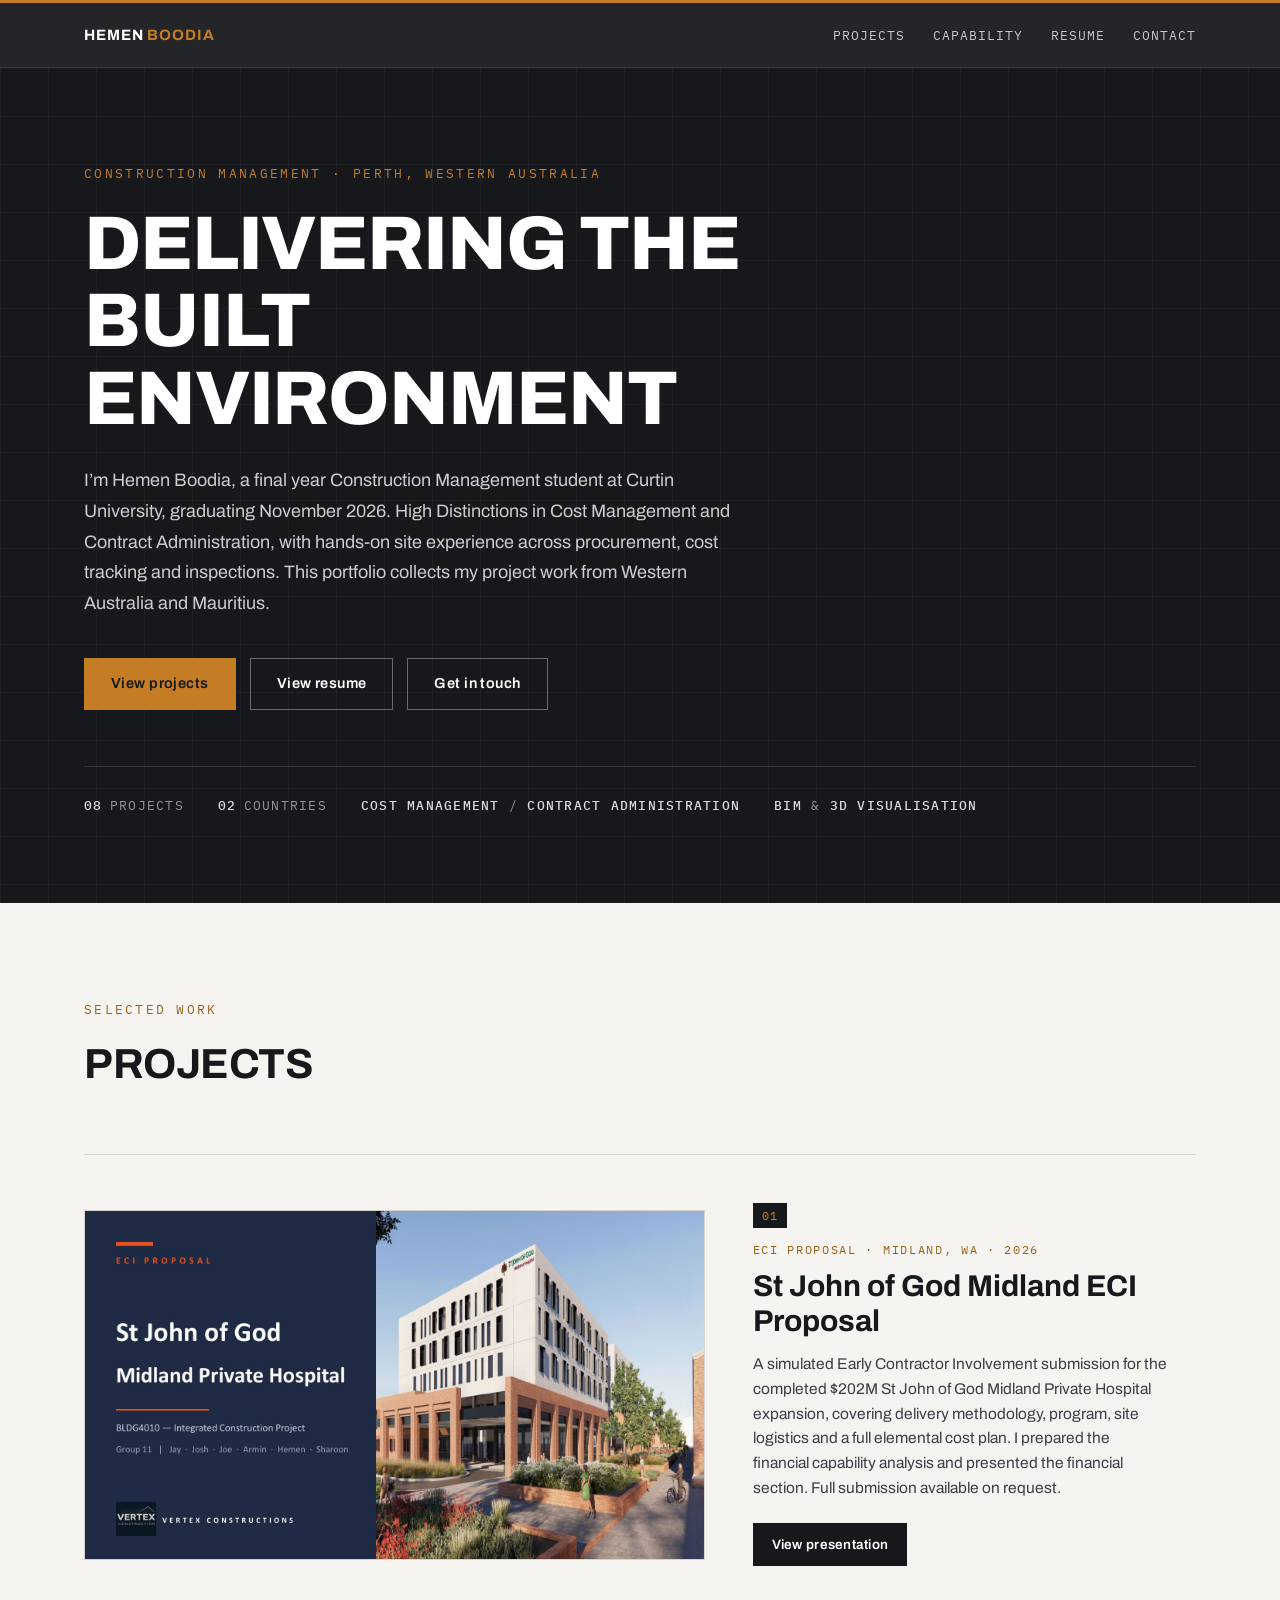
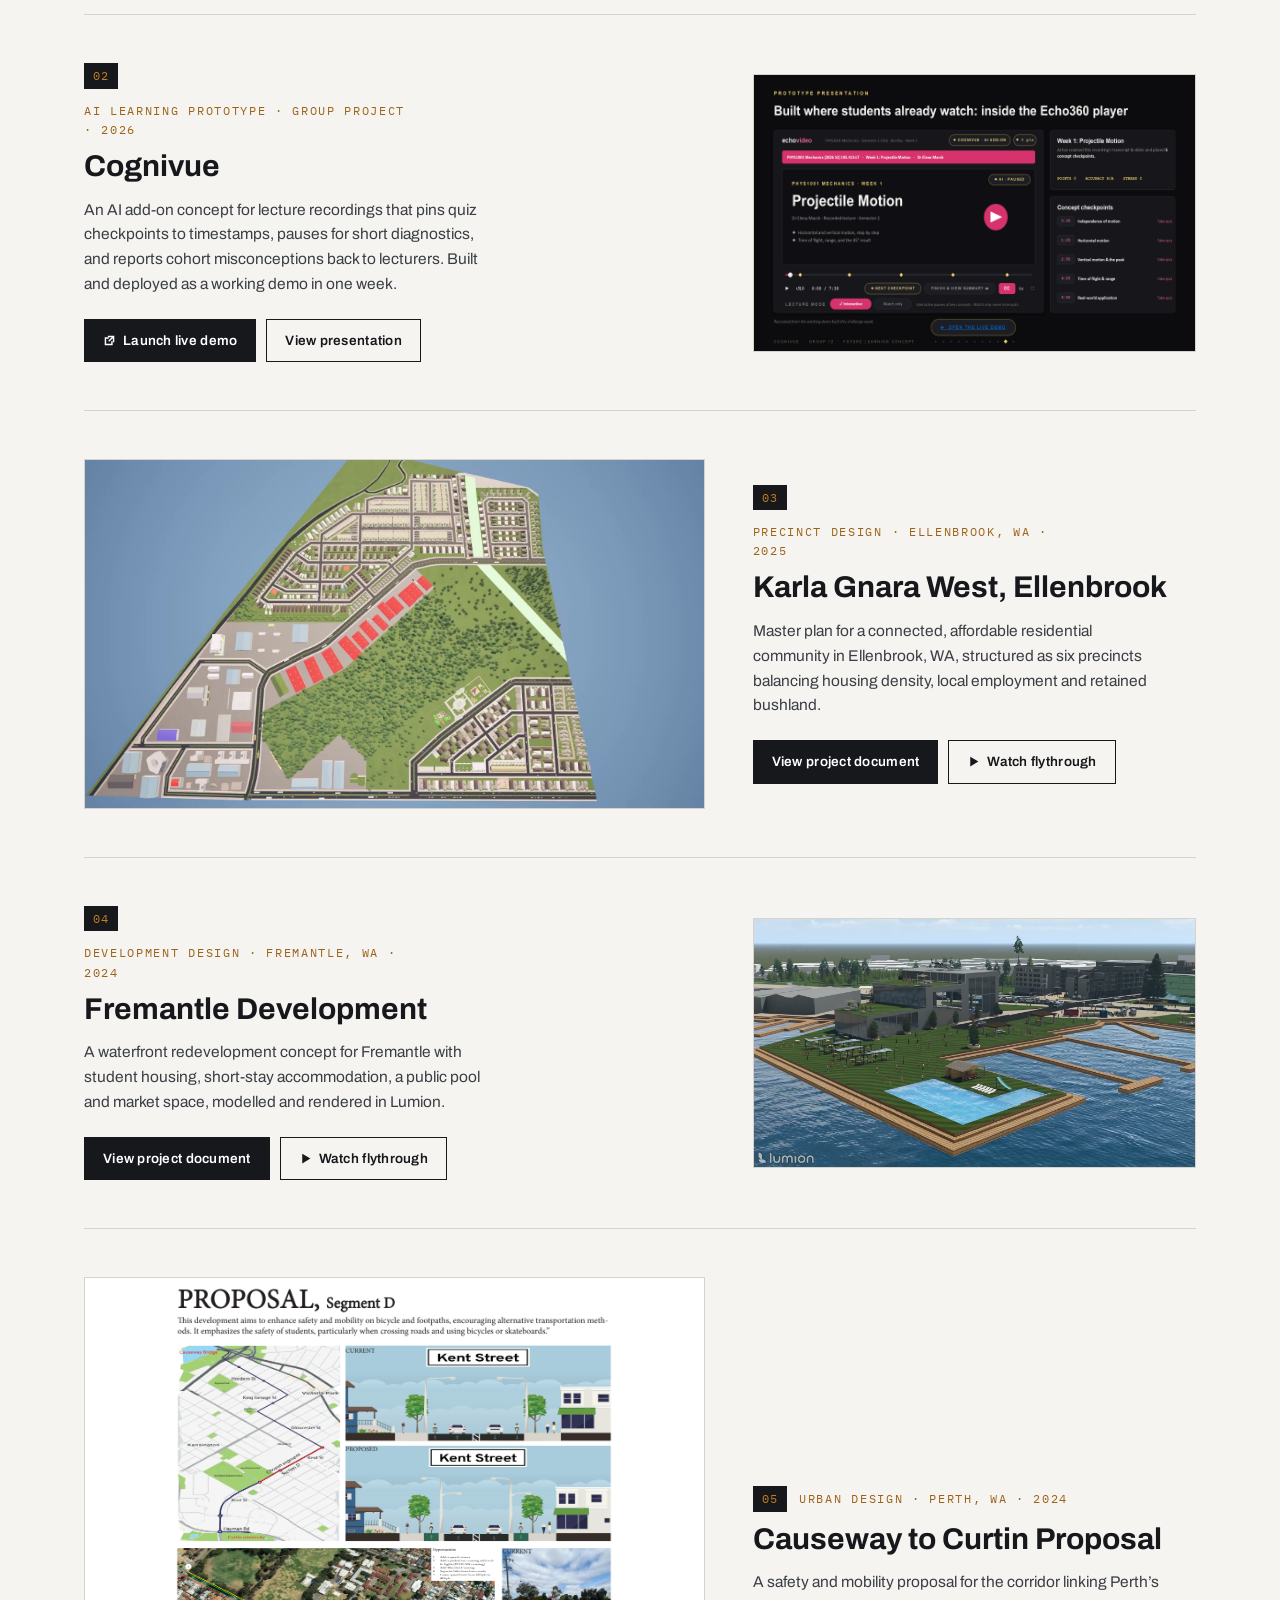
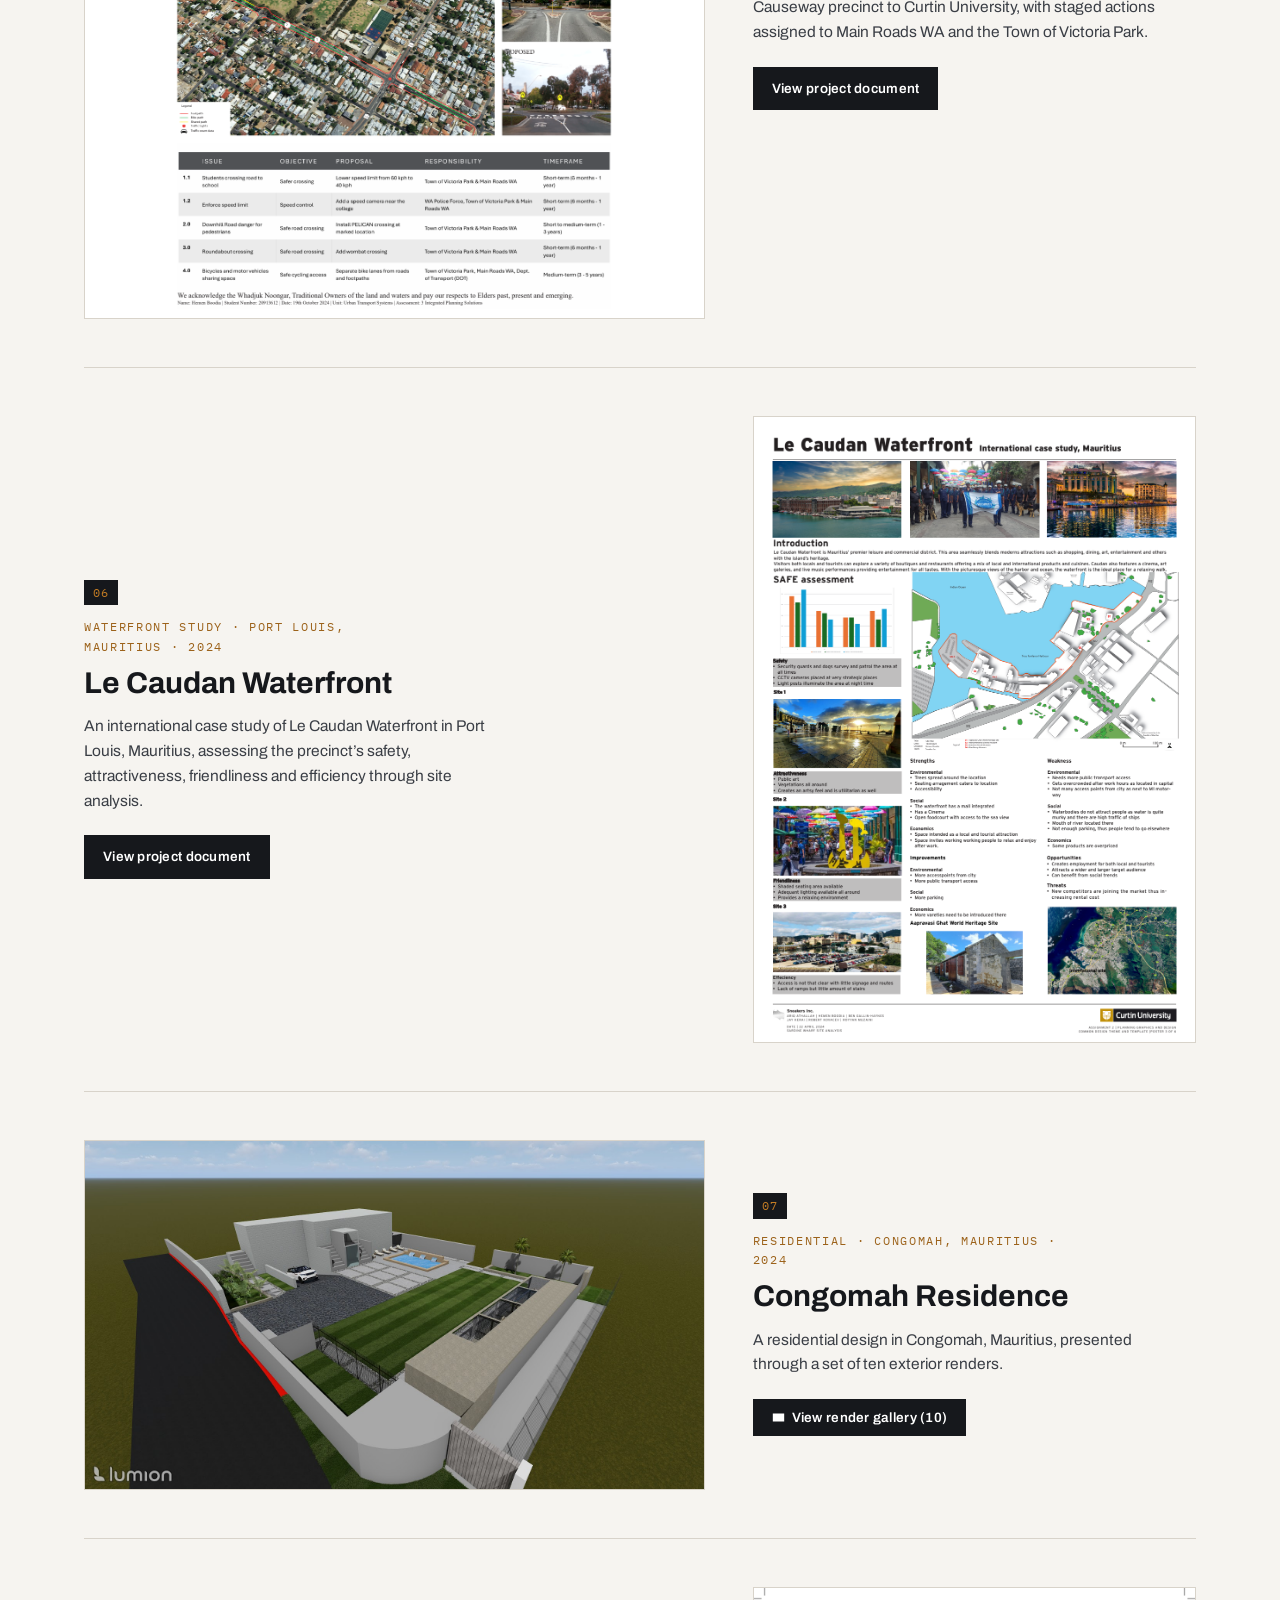
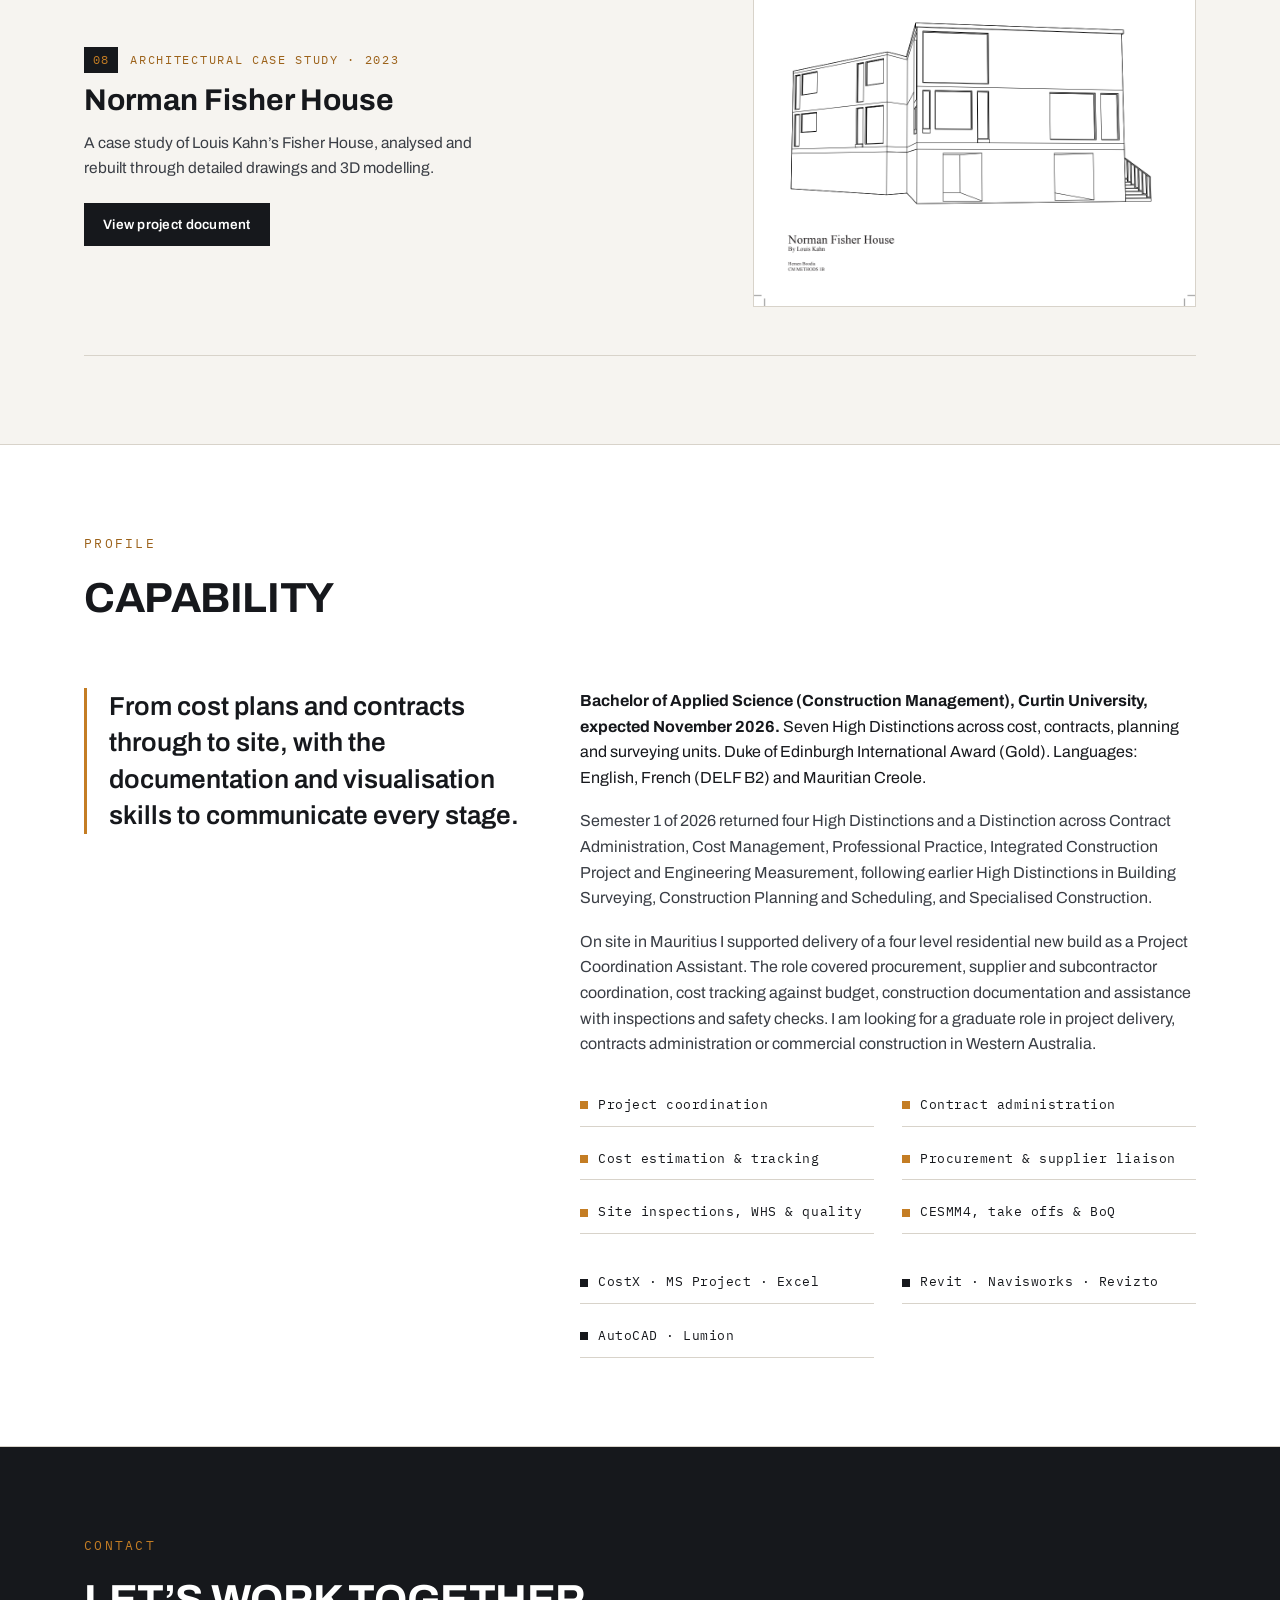
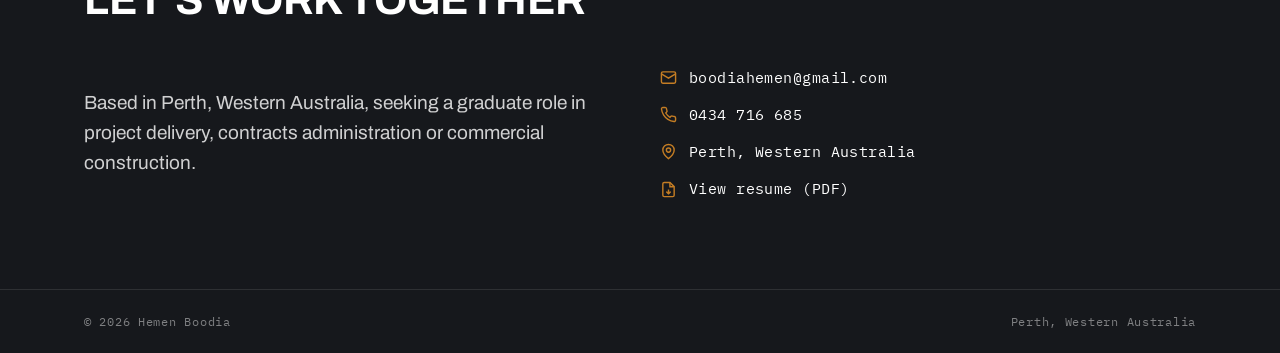
==== index.html @ 99240e28 "Self-hosted flythrough videos: native H.264/AAC player with posters Replaces Google Drive iframe emb" ====
<!DOCTYPE html>
<html lang="en">
<head>
<meta charset="UTF-8">
<meta name="viewport" content="width=device-width, initial-scale=1.0">
<title>Hemen Boodia | Construction Management Portfolio</title>
<meta name="description" content="Portfolio of Hemen Boodia, final year Construction Management student at Curtin University, Perth WA. Development proposals, documentation, 3D visualisation and an AI learning prototype.">
<meta property="og:title" content="Hemen Boodia | Construction Management Portfolio">
<meta property="og:description" content="Construction Management portfolio. Development proposals, documentation and 3D visualisation across Perth WA and Mauritius.">
<meta property="og:type" content="website">
<link rel="icon" href="data:image/svg+xml,%3Csvg xmlns='http://www.w3.org/2000/svg' viewBox='0 0 32 32'%3E%3Crect width='32' height='32' fill='%2316181c'/%3E%3Cpath d='M8 24V10l8-4 8 4v14' stroke='%23c47d24' stroke-width='2.5' fill='none'/%3E%3C/svg%3E">
<link rel="preconnect" href="https://fonts.googleapis.com">
<link rel="preconnect" href="https://fonts.gstatic.com" crossorigin>
<link href="https://fonts.googleapis.com/css2?family=Archivo:wght@400;500;600;700;800&family=IBM+Plex+Mono:wght@400;500&display=swap" rel="stylesheet">
<style>
  :root {
    --ink: #16181c;
    --ink-soft: #3a3e45;
    --paper: #f6f4f0;
    --card: #ffffff;
    --line: #d8d3ca;
    --accent: #c47d24;
    --accent-dark: #9c621a;
    --mono: "IBM Plex Mono", ui-monospace, monospace;
    --sans: "Archivo", system-ui, -apple-system, "Segoe UI", sans-serif;
  }
  * { margin: 0; padding: 0; box-sizing: border-box; }
  html { scroll-behavior: smooth; }
  @media (prefers-reduced-motion: reduce) {
    html { scroll-behavior: auto; }
    *, *::before, *::after { transition: none !important; animation: none !important; }
  }
  body {
    font-family: var(--sans);
    background: var(--paper);
    color: var(--ink);
    line-height: 1.6;
    -webkit-font-smoothing: antialiased;
  }
  img { max-width: 100%; display: block; }
  a { color: inherit; }
  section { scroll-margin-top: 70px; }

  .wrap { max-width: 1160px; margin: 0 auto; padding: 0 24px; }

  /* ---------- Nav ---------- */
  header.nav {
    position: sticky; top: 0; z-index: 50;
    background: rgba(22, 24, 28, 0.94);
    backdrop-filter: blur(8px);
    border-bottom: 1px solid rgba(255,255,255,0.08);
    border-top: 3px solid var(--accent);
  }
  .nav-inner {
    display: flex; align-items: center; justify-content: space-between;
    height: 64px;
  }
  .nav-name {
    color: #fff; text-decoration: none;
    font-weight: 700; letter-spacing: 0.06em; font-size: 15px;
    text-transform: uppercase; white-space: nowrap;
  }
  .nav-name span { color: var(--accent); }
  nav.links { display: flex; gap: 28px; }
  nav.links a {
    color: rgba(255,255,255,0.75); text-decoration: none;
    font-family: var(--mono); font-size: 12.5px; letter-spacing: 0.08em;
    text-transform: uppercase;
    transition: color 0.15s;
  }
  nav.links a:hover, nav.links a:focus-visible { color: var(--accent); }
  .nav-toggle {
    display: none;
    width: 44px; height: 44px; flex: none;
    background: none; border: 1px solid rgba(255,255,255,0.35);
    cursor: pointer; padding: 0;
    align-items: center; justify-content: center; flex-direction: column; gap: 5px;
  }
  .nav-toggle span { display: block; width: 20px; height: 2px; background: #fff; transition: transform 0.2s, opacity 0.2s; }
  .nav-toggle:hover, .nav-toggle:focus-visible { border-color: var(--accent); }
  .nav-toggle[aria-expanded="true"] span:nth-child(1) { transform: translateY(7px) rotate(45deg); }
  .nav-toggle[aria-expanded="true"] span:nth-child(2) { opacity: 0; }
  .nav-toggle[aria-expanded="true"] span:nth-child(3) { transform: translateY(-7px) rotate(-45deg); }
  @media (max-width: 680px) {
    .wrap { padding: 0 18px; }
    .nav-toggle { display: flex; }
    nav.links {
      display: none;
      position: absolute; top: 100%; left: 0; right: 0;
      flex-direction: column; gap: 0;
      background: rgba(22, 24, 28, 0.98);
      border-bottom: 1px solid rgba(255,255,255,0.15);
      padding: 4px 0 10px;
    }
    nav.links.open { display: flex; }
    nav.links a {
      font-size: 14px; letter-spacing: 0.08em;
      padding: 15px 24px;
      border-top: 1px solid rgba(255,255,255,0.08);
    }
    nav.links a:first-child { border-top: none; }
  }

  /* ---------- Hero ---------- */
  .hero {
    background:
      linear-gradient(rgba(255,255,255,0.035) 1px, transparent 1px),
      linear-gradient(90deg, rgba(255,255,255,0.035) 1px, transparent 1px),
      var(--ink);
    background-size: 48px 48px, 48px 48px, auto;
    color: #fff;
    padding: 96px 0 88px;
  }
  .hero .kicker {
    font-family: var(--mono); font-size: 13px; letter-spacing: 0.18em;
    text-transform: uppercase; color: var(--accent); margin-bottom: 20px;
  }
  .hero h1 {
    font-size: clamp(42px, 7vw, 76px);
    font-weight: 800; line-height: 1.02; letter-spacing: -0.015em;
    text-transform: uppercase;
    max-width: 800px;
  }
  .hero p.lede {
    margin-top: 28px; max-width: 660px;
    font-size: 18px; color: rgba(255,255,255,0.78); line-height: 1.7;
  }
  .hero .cta-row { margin-top: 40px; display: flex; gap: 14px; flex-wrap: wrap; }
  .btn {
    display: inline-flex; align-items: center; gap: 8px;
    padding: 13px 26px; text-decoration: none;
    font-weight: 600; font-size: 14.5px; letter-spacing: 0.03em;
    border: 1px solid transparent; cursor: pointer;
    transition: background 0.15s, color 0.15s, border-color 0.15s;
  }
  .btn-solid { background: var(--accent); color: #16181c; }
  .btn-solid:hover, .btn-solid:focus-visible { background: #d99334; }
  .btn-ghost { border-color: rgba(255,255,255,0.35); color: #fff; }
  .btn-ghost:hover, .btn-ghost:focus-visible { border-color: var(--accent); color: var(--accent); }

  .hero .scope-row {
    margin-top: 56px; padding-top: 28px;
    border-top: 1px solid rgba(255,255,255,0.12);
    display: flex; flex-wrap: wrap; gap: 10px 34px;
    font-family: var(--mono); font-size: 12.5px; letter-spacing: 0.1em;
    text-transform: uppercase; color: rgba(255,255,255,0.55);
  }
  .hero .scope-row b { color: rgba(255,255,255,0.85); font-weight: 500; }
  @media (max-width: 400px) {
    .hero { padding: 72px 0 64px; }
    .hero h1 { font-size: 36px; }
  }

  /* ---------- Section shells ---------- */
  section.block { padding: 88px 0; }
  .sec-head { margin-bottom: 56px; }
  .sec-head .kicker {
    font-family: var(--mono); font-size: 12.5px; letter-spacing: 0.18em;
    text-transform: uppercase; color: var(--accent-dark); margin-bottom: 12px;
  }
  .sec-head h2 {
    font-size: clamp(28px, 4vw, 42px); font-weight: 700;
    letter-spacing: -0.01em; text-transform: uppercase;
  }

  /* ---------- Projects ---------- */
  #projects { padding-top: 96px; }
  .project {
    display: grid; grid-template-columns: 7fr 5fr; gap: 48px;
    align-items: center;
    padding: 48px 0;
    border-top: 1px solid var(--line);
  }
  .project:last-of-type { border-bottom: 1px solid var(--line); }
  .project.flip .p-media { order: 2; }
  .project.flip .p-body { order: 1; }
  @media (max-width: 860px) {
    .project { grid-template-columns: 1fr; gap: 24px; }
    .project.flip .p-media { order: 0; }
    .project.flip .p-body { order: 1; }
  }
  .p-media {
    position: relative; overflow: hidden; background: #e8e4dc;
    border: 1px solid var(--line);
  }
  .p-media a.media-link { display: block; }
  .p-media a.media-link:focus-visible { outline: 3px solid var(--accent); outline-offset: -3px; }
  .p-media img {
    width: 100%; aspect-ratio: 16 / 10; object-fit: cover; object-position: top;
    transition: transform 0.35s ease;
  }
  .p-media.wide img { aspect-ratio: 16 / 9; }
  .p-media.doc { background: #fff; }
  .p-media.doc img {
    aspect-ratio: auto; height: auto; max-height: 640px;
    object-fit: contain; object-position: center top;
  }
  .project:hover .p-media img { transform: scale(1.025); }
  .project:hover .p-media.doc img { transform: none; }
  .p-body .p-tag {
    font-family: var(--mono); font-size: 12px; letter-spacing: 0.14em;
    text-transform: uppercase; color: var(--accent-dark); margin-bottom: 10px;
    display: flex; align-items: center; gap: 12px; flex-wrap: wrap;
  }
  .p-tag .p-no {
    background: var(--ink); color: var(--accent);
    padding: 3px 9px; letter-spacing: 0.1em; flex: none;
  }
  .p-body h3 {
    font-size: clamp(22px, 2.6vw, 30px); font-weight: 700; line-height: 1.15;
    margin-bottom: 14px;
  }
  .p-body h3 a { text-decoration: none; transition: color 0.15s; }
  .p-body h3 a:hover, .p-body h3 a:focus-visible { color: var(--accent-dark); }
  .p-body p { color: var(--ink-soft); font-size: 15.5px; max-width: 46ch; }
  .p-actions { margin-top: 22px; display: flex; flex-wrap: wrap; gap: 10px; }
  .p-btn {
    display: inline-flex; align-items: center; gap: 7px;
    font-size: 13.5px; font-weight: 600; letter-spacing: 0.02em;
    padding: 10px 18px; text-decoration: none; cursor: pointer;
    border: 1px solid var(--ink); color: var(--ink); background: transparent;
    font-family: var(--sans);
    transition: background 0.15s, color 0.15s;
  }
  .p-btn:hover, .p-btn:focus-visible { background: var(--ink); color: #fff; }
  .p-btn.primary { background: var(--ink); color: #fff; }
  .p-btn.primary:hover, .p-btn.primary:focus-visible { background: var(--accent-dark); border-color: var(--accent-dark); }
  .p-btn svg { flex: none; }

  /* ---------- About ---------- */
  #about { background: #fff; border-top: 1px solid var(--line); border-bottom: 1px solid var(--line); }
  .about-grid { display: grid; grid-template-columns: 5fr 7fr; gap: 56px; align-items: start; }
  @media (max-width: 860px) { .about-grid { grid-template-columns: 1fr; gap: 28px; } }
  .about-grid .lead {
    font-size: clamp(20px, 2.4vw, 26px); font-weight: 600; line-height: 1.4;
    border-left: 3px solid var(--accent); padding-left: 22px;
  }
  .about-copy p { color: var(--ink-soft); margin-bottom: 18px; font-size: 16px; }
  .about-copy p.edu { color: var(--ink); }
  .cap-list {
    margin-top: 28px; display: grid; grid-template-columns: 1fr 1fr; gap: 12px 28px;
    list-style: none;
  }
  @media (max-width: 560px) { .cap-list { grid-template-columns: 1fr; } }
  .cap-list li {
    font-family: var(--mono); font-size: 13px; letter-spacing: 0.04em;
    padding: 10px 0; border-bottom: 1px solid var(--line);
    display: flex; align-items: center; gap: 10px;
  }
  .cap-list li::before { content: ""; width: 8px; height: 8px; background: var(--accent); flex: none; }
  .cap-list.soft li::before { background: var(--ink); }

  /* ---------- Contact ---------- */
  #contact { background: var(--ink); color: #fff; }
  #contact .sec-head .kicker { color: var(--accent); }
  #contact .sec-head { margin-bottom: 32px; }
  .contact-grid { display: flex; flex-wrap: wrap; gap: 20px 56px; align-items: center; }
  .contact-grid p.big { font-size: 19px; color: rgba(255,255,255,0.8); max-width: 520px; }
  .contact-items { display: flex; flex-direction: column; gap: 14px; }
  .contact-items a, .contact-items span {
    font-family: var(--mono); font-size: 14.5px; letter-spacing: 0.03em;
    color: #fff; text-decoration: none;
    display: inline-flex; align-items: center; gap: 12px;
  }
  .contact-items a:hover, .contact-items a:focus-visible { color: var(--accent); }
  .contact-items svg { color: var(--accent); flex: none; }

  footer {
    background: var(--ink); color: rgba(255,255,255,0.45);
    border-top: 1px solid rgba(255,255,255,0.1);
    padding: 22px 0; font-family: var(--mono); font-size: 12px; letter-spacing: 0.06em;
  }
  footer .wrap { display: flex; justify-content: space-between; flex-wrap: wrap; gap: 8px; }

  /* ---------- Modals ---------- */
  .modal {
    position: fixed; inset: 0; z-index: 100;
    background: rgba(10, 11, 13, 0.92);
    display: none; align-items: center; justify-content: center;
    padding: 4vh 4vw;
    overflow-y: auto;
    overscroll-behavior: contain;
  }
  .modal.open { display: flex; }
  .modal-box { width: min(1100px, 100%); margin: auto; }
  .gallery-main img { max-height: 72vh; }
  .modal-top {
    display: flex; justify-content: space-between; align-items: center;
    margin-bottom: 12px; color: #fff;
  }
  .modal-top .m-title { font-family: var(--mono); font-size: 13px; letter-spacing: 0.1em; text-transform: uppercase; }
  .m-close {
    background: none; border: 1px solid rgba(255,255,255,0.4); color: #fff;
    font-family: var(--mono); font-size: 12px; letter-spacing: 0.08em;
    padding: 8px 16px; cursor: pointer; text-transform: uppercase;
  }
  .m-close:hover, .m-close:focus-visible { border-color: var(--accent); color: var(--accent); }
  .video-frame { width: 100%; background: #000; }
  .video-frame video {
    display: block; width: 100%; height: auto;
    max-height: calc(100vh - 150px);
    max-height: calc(100dvh - 150px);
    background: #000;
  }

  .gallery-main { position: relative; background: #000; }
  .gallery-main img { width: 100%; aspect-ratio: 16 / 9; object-fit: contain; }
  .g-nav {
    position: absolute; top: 50%; transform: translateY(-50%);
    background: rgba(22,24,28,0.8); color: #fff; border: none;
    width: 46px; height: 46px; font-size: 20px; cursor: pointer;
  }
  .g-nav:hover, .g-nav:focus-visible { background: var(--accent); color: #16181c; }
  .g-prev { left: 0; } .g-next { right: 0; }
  .g-count {
    position: absolute; bottom: 0; right: 0;
    background: rgba(22,24,28,0.8); color: #fff;
    font-family: var(--mono); font-size: 12px; padding: 6px 12px; letter-spacing: 0.08em;
  }
  .g-thumbs {
    display: grid; grid-template-columns: repeat(10, 1fr); gap: 6px; margin-top: 8px;
  }
  @media (max-width: 700px) { .g-thumbs { grid-template-columns: repeat(5, 1fr); } }
  .g-thumbs button {
    padding: 0; border: 2px solid transparent; cursor: pointer; background: none;
    opacity: 0.55; transition: opacity 0.15s;
  }
  .g-thumbs button img { aspect-ratio: 16 / 9; object-fit: cover; width: 100%; }
  .g-thumbs button.active, .g-thumbs button:hover { opacity: 1; border-color: var(--accent); }

  /* ---------- Document viewer ---------- */
  .doc-viewer {
    position: fixed; top: 0; left: 0; width: 100%;
    height: 100vh; height: 100dvh;
    z-index: 200;
    background: #101114;
    display: none; flex-direction: column;
  }
  .doc-viewer.open { display: flex; }
  .dv-bar {
    flex: none;
    display: flex; justify-content: space-between; align-items: center; gap: 16px;
    padding: 12px 18px;
    background: rgba(22, 24, 28, 0.98);
    border-bottom: 1px solid rgba(255,255,255,0.12);
    color: #fff;
  }
  .dv-title {
    font-family: var(--mono); font-size: 12.5px; letter-spacing: 0.1em;
    text-transform: uppercase;
    overflow-wrap: anywhere;
  }
  .dv-tools { display: flex; gap: 8px; flex: none; }
  .dv-zoom, .dv-close {
    flex: none;
    background: none; border: 1px solid rgba(255,255,255,0.4); color: #fff;
    width: 44px; height: 44px; font-size: 18px; line-height: 1;
    cursor: pointer;
  }
  .dv-zoom:hover, .dv-zoom:focus-visible,
  .dv-close:hover, .dv-close:focus-visible { border-color: var(--accent); color: var(--accent); }
  .dv-scroll {
    flex: 1; overflow: auto; -webkit-overflow-scrolling: touch;
    overscroll-behavior: contain;
    padding: 24px 12px 100px;
  }
  .dv-dl {
    position: absolute; left: 50%; transform: translateX(-50%);
    bottom: calc(16px + env(safe-area-inset-bottom, 0px));
    background: rgba(22, 24, 28, 0.95); color: #fff;
    border: 1px solid rgba(255,255,255,0.4);
    font-family: var(--mono); font-size: 11.5px; letter-spacing: 0.08em;
    text-transform: uppercase; white-space: nowrap;
    padding: 9px 16px; text-decoration: none;
    display: inline-flex; align-items: center; gap: 8px;
  }
  .dv-dl:hover, .dv-dl:focus-visible { border-color: var(--accent); color: var(--accent); }
  .dv-dl[hidden] { display: none; }
  .dv-pages { width: max-content; max-width: none; margin: 0 auto; }
  .dv-pages canvas {
    display: block; margin: 0 auto 18px; max-width: none; height: auto;
    background: #fff; box-shadow: 0 4px 28px rgba(0,0,0,0.55);
  }
  .dv-status {
    color: rgba(255,255,255,0.75); text-align: center;
    font-family: var(--mono); font-size: 13px; letter-spacing: 0.06em;
    padding: 48px 16px;
  }
  .dv-status a { color: var(--accent); }

  /* ---------- Touch targets ---------- */
  @media (pointer: coarse) {
    .p-btn { padding: 13px 20px; }
    .m-close { padding: 12px 18px; }
    .dv-dl { padding: 12px 18px; }
    .g-nav { width: 52px; height: 52px; }
    .contact-items { gap: 18px; }
  }

  /* ---------- Print ---------- */
  @media print {
    header.nav, .modal, .doc-viewer, .hero .cta-row, button.p-btn { display: none !important; }
    .hero { background: #fff !important; color: #000; padding: 24px 0; }
    .hero p.lede { color: #333; }
    .hero .scope-row { color: #555; border-color: #ccc; }
    .hero .scope-row b { color: #000; }
    #contact, footer { background: #fff !important; color: #000; }
    #contact .contact-grid p.big { color: #333; }
    .contact-items a, .contact-items span { color: #000; }
    #contact .sec-head .kicker, .hero .kicker { color: var(--accent-dark); }
    a.p-btn { border-color: #000; color: #000; background: none !important; }
    .project { break-inside: avoid; }
    footer { color: #555; border-top: 1px solid #ccc; }
  }
</style>
</head>
<body>

<header class="nav">
  <div class="wrap nav-inner">
    <a class="nav-name" href="#top">Hemen<span>&nbsp;Boodia</span></a>
    <button class="nav-toggle" id="nav-toggle" aria-expanded="false" aria-controls="site-menu" aria-label="Menu">
      <span></span><span></span><span></span>
    </button>
    <nav class="links" id="site-menu" aria-label="Site">
      <a href="#projects">Projects</a>
      <a href="#about">Capability</a>
      <a class="doc-link" href="assets/Hemen_Boodia_Resume.pdf"
         data-doc-title="Resume, Hemen Boodia"
         data-download="assets/Hemen_Boodia_Resume.pdf"
         data-download-label="Download resume">Resume</a>
      <a href="#contact">Contact</a>
    </nav>
  </div>
</header>

<main id="top">

  <!-- ============ HERO ============ -->
  <section class="hero" aria-label="Introduction">
    <div class="wrap">
      <p class="kicker">Construction Management &middot; Perth, Western Australia</p>
      <h1>Delivering the<br>built environment</h1>
      <p class="lede">
        I&rsquo;m Hemen Boodia, a final year Construction Management student at Curtin
        University, graduating November 2026. High Distinctions in Cost Management and
        Contract Administration, with hands-on site experience across procurement, cost
        tracking and inspections. This portfolio collects my project work from Western
        Australia and Mauritius.
      </p>
      <div class="cta-row">
        <a class="btn btn-solid" href="#projects">View projects</a>
        <a class="btn btn-ghost doc-link" href="assets/Hemen_Boodia_Resume.pdf"
           data-doc-title="Resume, Hemen Boodia"
           data-download="assets/Hemen_Boodia_Resume.pdf"
           data-download-label="Download resume">View resume</a>
        <a class="btn btn-ghost" href="mailto:boodiahemen@gmail.com">Get in touch</a>
      </div>
      <div class="scope-row">
        <span><b>08</b>&ensp;Projects</span>
        <span><b>02</b>&ensp;Countries</span>
        <span><b>Cost Management</b> / <b>Contract Administration</b></span>
        <span><b>BIM</b> &amp; <b>3D Visualisation</b></span>
      </div>
    </div>
  </section>

  <!-- ============ PROJECTS ============ -->
  <section id="projects" class="block" aria-label="Projects">
    <div class="wrap">
      <div class="sec-head">
        <p class="kicker">Selected work</p>
        <h2>Projects</h2>
      </div>

      <!-- Fixed order set by Hemen: do not reorder or sort automatically -->
      <!-- 01 — St John of God Midland ECI Proposal (2026) -->
      <article class="project">
        <div class="p-media wide">
          <a class="media-link doc-link" href="assets/docs/sjog-midland-eci-presentation.pdf"
             data-doc-title="St John of God Midland ECI Proposal"
             aria-label="Open the St John of God Midland ECI Proposal presentation">
            <img src="assets/covers/sjog-midland.jpg"
                 alt="St John of God Midland ECI proposal title slide with hospital render" loading="lazy">
          </a>
        </div>
        <div class="p-body">
          <p class="p-tag"><span class="p-no">01</span> ECI Proposal &middot; Midland, WA &middot; 2026</p>
          <h3><a class="doc-link" href="assets/docs/sjog-midland-eci-presentation.pdf"
                 data-doc-title="St John of God Midland ECI Proposal">St John of God Midland ECI Proposal</a></h3>
          <p>A simulated Early Contractor Involvement submission for the completed $202M
             St John of God Midland Private Hospital expansion, covering delivery
             methodology, program, site logistics and a full elemental cost plan. I
             prepared the financial capability analysis and presented the financial
             section. Full submission available on request.</p>
          <div class="p-actions">
            <a class="p-btn primary doc-link" href="assets/docs/sjog-midland-eci-presentation.pdf"
               data-doc-title="St John of God Midland ECI Proposal">View presentation</a>
          </div>
        </div>
      </article>

      <!-- 02 — Cognivue (2026) -->
      <article class="project flip">
        <div class="p-media">
          <a class="media-link" href="https://hboodia-png.github.io/ai-ilecture-checkpoints-demo"
             target="_blank" rel="noopener"
             aria-label="Open the Cognivue live demo in a new tab">
            <img src="assets/cognivue-cover.png"
                 alt="Cognivue prototype interface with AI checkpoint markers on a lecture timeline" loading="lazy">
          </a>
        </div>
        <div class="p-body">
          <p class="p-tag"><span class="p-no">02</span> AI Learning Prototype &middot; Group Project &middot; 2026</p>
          <h3><a href="https://hboodia-png.github.io/ai-ilecture-checkpoints-demo"
                 target="_blank" rel="noopener">Cognivue</a></h3>
          <p>An AI add-on concept for lecture recordings that pins quiz checkpoints to
             timestamps, pauses for short diagnostics, and reports cohort misconceptions
             back to lecturers. Built and deployed as a working demo in one week.</p>
          <div class="p-actions">
            <a class="p-btn primary" target="_blank" rel="noopener"
               href="https://hboodia-png.github.io/ai-ilecture-checkpoints-demo">
              <svg width="13" height="13" viewBox="0 0 16 16" fill="none" stroke="currentColor" stroke-width="1.8" aria-hidden="true"><path d="M6 3h7v7M13 3 7 9"/><path d="M11 9v4H3V5h4"/></svg>
              Launch live demo</a>
            <a class="p-btn doc-link" href="assets/docs/cognivue-presentation.pdf"
               data-doc-title="Cognivue Presentation"
               data-download="assets/Cognivue_Presentation.pptx"
               data-download-label="Download PowerPoint">View presentation</a>
          </div>
        </div>
      </article>

      <!-- 03 — Karla Gnara West, Ellenbrook (2025) -->
      <article class="project">
        <div class="p-media wide">
          <a class="media-link doc-link" href="assets/docs/karla-gnara-west.pdf"
             data-doc-title="Karla Gnara West, Ellenbrook"
             aria-label="Open the Karla Gnara West document">
            <img src="assets/covers/karla-gnara.jpg"
                 alt="Karla Gnara West Ellenbrook flythrough still" loading="lazy">
          </a>
        </div>
        <div class="p-body">
          <p class="p-tag"><span class="p-no">03</span> Precinct Design &middot; Ellenbrook, WA &middot; 2025</p>
          <h3><a class="doc-link" href="assets/docs/karla-gnara-west.pdf"
                 data-doc-title="Karla Gnara West, Ellenbrook">Karla Gnara West, Ellenbrook</a></h3>
          <p>Master plan for a connected, affordable residential community in Ellenbrook,
             WA, structured as six precincts balancing housing density, local employment
             and retained bushland.</p>
          <div class="p-actions">
            <a class="p-btn primary doc-link" href="assets/docs/karla-gnara-west.pdf"
               data-doc-title="Karla Gnara West, Ellenbrook">View project document</a>
            <button class="p-btn" data-video="assets/videos/karla-gnara-flythrough.mp4"
                    data-poster="assets/covers/karla-poster.jpg"
                    data-title="Karla Gnara West Flythrough">
              <svg width="13" height="13" viewBox="0 0 16 16" fill="currentColor" aria-hidden="true"><path d="M4 2l10 6-10 6z"/></svg>
              Watch flythrough</button>
          </div>
        </div>
      </article>

      <!-- 04 — Fremantle Development (2024) -->
      <article class="project flip">
        <div class="p-media wide">
          <a class="media-link doc-link" href="assets/docs/fremantle-development.pdf"
             data-doc-title="Fremantle Development"
             aria-label="Open the Fremantle Development document">
            <img src="assets/covers/fremantle.jpg"
                 alt="Fremantle Development flythrough still" loading="lazy">
          </a>
        </div>
        <div class="p-body">
          <p class="p-tag"><span class="p-no">04</span> Development Design &middot; Fremantle, WA &middot; 2024</p>
          <h3><a class="doc-link" href="assets/docs/fremantle-development.pdf"
                 data-doc-title="Fremantle Development">Fremantle Development</a></h3>
          <p>A waterfront redevelopment concept for Fremantle with student housing,
             short-stay accommodation, a public pool and market space, modelled and
             rendered in Lumion.</p>
          <div class="p-actions">
            <a class="p-btn primary doc-link" href="assets/docs/fremantle-development.pdf"
               data-doc-title="Fremantle Development">View project document</a>
            <button class="p-btn" data-video="assets/videos/fremantle-flythrough.mp4"
                    data-poster="assets/covers/fremantle-poster.jpg"
                    data-title="Fremantle Development Flythrough">
              <svg width="13" height="13" viewBox="0 0 16 16" fill="currentColor" aria-hidden="true"><path d="M4 2l10 6-10 6z"/></svg>
              Watch flythrough</button>
          </div>
        </div>
      </article>

      <!-- 05 — Causeway to Curtin Proposal (2024) -->
      <article class="project">
        <div class="p-media doc">
          <a class="media-link doc-link" href="assets/docs/causeway-to-curtin.pdf"
             data-doc-title="Causeway to Curtin Proposal"
             aria-label="Open the Causeway to Curtin Proposal document">
            <img src="assets/covers/causeway.png"
                 alt="Causeway to Curtin proposal document cover" loading="lazy">
          </a>
        </div>
        <div class="p-body">
          <p class="p-tag"><span class="p-no">05</span> Urban Design &middot; Perth, WA &middot; 2024</p>
          <h3><a class="doc-link" href="assets/docs/causeway-to-curtin.pdf"
                 data-doc-title="Causeway to Curtin Proposal">Causeway to Curtin Proposal</a></h3>
          <p>A safety and mobility proposal for the corridor linking Perth&rsquo;s Causeway
             precinct to Curtin University, with staged actions assigned to Main Roads WA
             and the Town of Victoria Park.</p>
          <div class="p-actions">
            <a class="p-btn primary doc-link" href="assets/docs/causeway-to-curtin.pdf"
               data-doc-title="Causeway to Curtin Proposal">View project document</a>
          </div>
        </div>
      </article>

      <!-- 06 — Le Caudan Waterfront (2024) -->
      <article class="project flip">
        <div class="p-media doc">
          <a class="media-link doc-link" href="assets/docs/le-caudan-waterfront.pdf"
             data-doc-title="Le Caudan Waterfront"
             aria-label="Open the Le Caudan Waterfront document">
            <img src="assets/covers/le-caudan.png"
                 alt="Le Caudan Waterfront study document cover" loading="lazy">
          </a>
        </div>
        <div class="p-body">
          <p class="p-tag"><span class="p-no">06</span> Waterfront Study &middot; Port Louis, Mauritius &middot; 2024</p>
          <h3><a class="doc-link" href="assets/docs/le-caudan-waterfront.pdf"
                 data-doc-title="Le Caudan Waterfront">Le Caudan Waterfront</a></h3>
          <p>An international case study of Le Caudan Waterfront in Port Louis, Mauritius,
             assessing the precinct&rsquo;s safety, attractiveness, friendliness and
             efficiency through site analysis.</p>
          <div class="p-actions">
            <a class="p-btn primary doc-link" href="assets/docs/le-caudan-waterfront.pdf"
               data-doc-title="Le Caudan Waterfront">View project document</a>
          </div>
        </div>
      </article>

      <!-- 07 — Congomah Residence (2024) -->
      <article class="project">
        <div class="p-media wide">
          <a class="media-link gallery-link" href="assets/renders/congomah-01.jpg"
             aria-label="Open the Congomah Residence render gallery">
            <img src="assets/renders/congomah-01.jpg"
                 alt="Congomah Residence exterior render" loading="lazy">
          </a>
        </div>
        <div class="p-body">
          <p class="p-tag"><span class="p-no">07</span> Residential &middot; Congomah, Mauritius &middot; 2024</p>
          <h3><a class="gallery-link" href="assets/renders/congomah-01.jpg">Congomah Residence</a></h3>
          <p>A residential design in Congomah, Mauritius, presented through a set of
             ten exterior renders.</p>
          <div class="p-actions">
            <button class="p-btn primary" id="open-gallery">
              <svg width="13" height="13" viewBox="0 0 16 16" fill="currentColor" aria-hidden="true"><path d="M1 3h14v10H1zM3 11l3-4 2.5 3L11 6l2 5z"/></svg>
              View render gallery (10)</button>
          </div>
        </div>
      </article>

      <!-- 08 — Norman Fisher House (2023) -->
      <article class="project flip">
        <div class="p-media doc">
          <a class="media-link doc-link" href="assets/docs/norman-fisher-house.pdf"
             data-doc-title="Norman Fisher House"
             aria-label="Open the Norman Fisher House document">
            <img src="assets/covers/fisher-house.png"
                 alt="Norman Fisher House case study document cover" loading="lazy">
          </a>
        </div>
        <div class="p-body">
          <p class="p-tag"><span class="p-no">08</span> Architectural Case Study &middot; 2023</p>
          <h3><a class="doc-link" href="assets/docs/norman-fisher-house.pdf"
                 data-doc-title="Norman Fisher House">Norman Fisher House</a></h3>
          <p>A case study of Louis Kahn&rsquo;s Fisher House, analysed and rebuilt through
             detailed drawings and 3D modelling.</p>
          <div class="p-actions">
            <a class="p-btn primary doc-link" href="assets/docs/norman-fisher-house.pdf"
               data-doc-title="Norman Fisher House">View project document</a>
          </div>
        </div>
      </article>

    </div>
  </section>

  <!-- ============ CAPABILITY ============ -->
  <section id="about" class="block" aria-label="Capability">
    <div class="wrap">
      <div class="sec-head">
        <p class="kicker">Profile</p>
        <h2>Capability</h2>
      </div>
      <div class="about-grid">
        <p class="lead">
          From cost plans and contracts through to site, with the documentation and
          visualisation skills to communicate every stage.
        </p>
        <div class="about-copy">
          <p class="edu"><b>Bachelor of Applied Science (Construction Management), Curtin
             University, expected November 2026.</b> Seven High Distinctions across cost,
             contracts, planning and surveying units. Duke of Edinburgh International
             Award (Gold). Languages: English, French (DELF B2) and Mauritian Creole.</p>
          <p>Semester 1 of 2026 returned four High Distinctions and a Distinction across
             Contract Administration, Cost Management, Professional Practice, Integrated
             Construction Project and Engineering Measurement, following earlier High
             Distinctions in Building Surveying, Construction Planning and Scheduling,
             and Specialised Construction.</p>
          <p>On site in Mauritius I supported delivery of a four level residential new
             build as a Project Coordination Assistant. The role covered procurement,
             supplier and subcontractor coordination, cost tracking against budget,
             construction documentation and assistance with inspections and safety
             checks. I am looking for a graduate role in project delivery, contracts
             administration or commercial construction in Western Australia.</p>
          <ul class="cap-list" aria-label="Capabilities">
            <li>Project coordination</li>
            <li>Contract administration</li>
            <li>Cost estimation &amp; tracking</li>
            <li>Procurement &amp; supplier liaison</li>
            <li>Site inspections, WHS &amp; quality</li>
            <li>CESMM4, take offs &amp; BoQ</li>
          </ul>
          <ul class="cap-list soft" aria-label="Software">
            <li>CostX &middot; MS Project &middot; Excel</li>
            <li>Revit &middot; Navisworks &middot; Revizto</li>
            <li>AutoCAD &middot; Lumion</li>
          </ul>
        </div>
      </div>
    </div>
  </section>

  <!-- ============ CONTACT ============ -->
  <section id="contact" class="block" aria-label="Contact">
    <div class="wrap">
      <div class="sec-head">
        <p class="kicker">Contact</p>
        <h2>Let&rsquo;s work together</h2>
      </div>
      <div class="contact-grid">
        <p class="big">Based in Perth, Western Australia, seeking a graduate role in
           project delivery, contracts administration or commercial construction.</p>
        <div class="contact-items">
          <a href="mailto:boodiahemen@gmail.com">
            <svg width="17" height="17" viewBox="0 0 24 24" fill="none" stroke="currentColor" stroke-width="2" aria-hidden="true"><rect x="2" y="4" width="20" height="16" rx="2"/><path d="m2 7 10 6 10-6"/></svg>
            boodiahemen@gmail.com</a>
          <a href="tel:+61434716685">
            <svg width="17" height="17" viewBox="0 0 24 24" fill="none" stroke="currentColor" stroke-width="2" aria-hidden="true"><path d="M22 16.92v3a2 2 0 0 1-2.18 2 19.79 19.79 0 0 1-8.63-3.07 19.5 19.5 0 0 1-6-6 19.79 19.79 0 0 1-3.07-8.67A2 2 0 0 1 4.11 2h3a2 2 0 0 1 2 1.72c.13.96.36 1.9.7 2.81a2 2 0 0 1-.45 2.11L8.09 9.91a16 16 0 0 0 6 6l1.27-1.27a2 2 0 0 1 2.11-.45c.91.34 1.85.57 2.81.7A2 2 0 0 1 22 16.92z"/></svg>
            0434 716 685</a>
          <span>
            <svg width="17" height="17" viewBox="0 0 24 24" fill="none" stroke="currentColor" stroke-width="2" aria-hidden="true"><path d="M20 10c0 6-8 12-8 12s-8-6-8-12a8 8 0 0 1 16 0Z"/><circle cx="12" cy="10" r="3"/></svg>
            Perth, Western Australia</span>
          <a class="doc-link" href="assets/Hemen_Boodia_Resume.pdf"
             data-doc-title="Resume, Hemen Boodia"
             data-download="assets/Hemen_Boodia_Resume.pdf"
             data-download-label="Download resume">
            <svg width="17" height="17" viewBox="0 0 24 24" fill="none" stroke="currentColor" stroke-width="2" aria-hidden="true"><path d="M14 2H6a2 2 0 0 0-2 2v16a2 2 0 0 0 2 2h12a2 2 0 0 0 2-2V8z"/><path d="M14 2v6h6"/><path d="M12 18v-6"/><path d="m9 15 3 3 3-3"/></svg>
            View resume (PDF)</a>
        </div>
      </div>
    </div>
  </section>

</main>

<footer>
  <div class="wrap">
    <span>&copy; 2026 Hemen Boodia</span>
    <span>Perth, Western Australia</span>
  </div>
</footer>

<!-- ============ VIDEO MODAL ============ -->
<div class="modal" id="video-modal" role="dialog" aria-modal="true" aria-label="Flythrough video">
  <div class="modal-box">
    <div class="modal-top">
      <span class="m-title" id="video-title">Flythrough</span>
      <button class="m-close" data-close>Close ✕</button>
    </div>
    <div class="video-frame" id="video-frame">
      <video id="video-el" controls playsinline preload="metadata"></video>
    </div>
  </div>
</div>

<!-- ============ GALLERY MODAL ============ -->
<div class="modal" id="gallery-modal" role="dialog" aria-modal="true" aria-label="Congomah Residence render gallery">
  <div class="modal-box">
    <div class="modal-top">
      <span class="m-title">Congomah Residence Renders</span>
      <button class="m-close" data-close>Close ✕</button>
    </div>
    <div class="gallery-main">
      <img id="gallery-img" src="" alt="Congomah Residence render">
      <button class="g-nav g-prev" id="g-prev" aria-label="Previous render">&#8249;</button>
      <button class="g-nav g-next" id="g-next" aria-label="Next render">&#8250;</button>
      <span class="g-count" id="g-count">1 / 10</span>
    </div>
    <div class="g-thumbs" id="g-thumbs"></div>
  </div>
</div>

<!-- ============ DOCUMENT VIEWER ============ -->
<div class="doc-viewer" id="doc-viewer" role="dialog" aria-modal="true" aria-label="Document viewer">
  <div class="dv-bar">
    <span class="dv-title" id="dv-title">Document</span>
    <div class="dv-tools">
      <button class="dv-zoom" id="dv-zoom-out" aria-label="Zoom out">&minus;</button>
      <button class="dv-zoom" id="dv-zoom-in" aria-label="Zoom in">+</button>
      <button class="dv-close" id="dv-close" aria-label="Close document">&#10005;</button>
    </div>
  </div>
  <div class="dv-scroll" id="dv-scroll">
    <p class="dv-status" id="dv-status">Loading document&hellip;</p>
    <div class="dv-pages" id="dv-pages"></div>
  </div>
  <a class="dv-dl" id="dv-dl" download hidden>
    <svg width="13" height="13" viewBox="0 0 24 24" fill="none" stroke="currentColor" stroke-width="2" aria-hidden="true"><path d="M12 3v12"/><path d="m7 11 5 5 5-5"/><path d="M4 21h16"/></svg>
    <span id="dv-dl-label">Download</span>
  </a>
</div>

<script>
  // Congomah render gallery (self hosted)
  var GALLERY_SRCS = [
    "assets/renders/congomah-01.jpg",
    "assets/renders/congomah-02.jpg",
    "assets/renders/congomah-03.jpg",
    "assets/renders/congomah-04.jpg",
    "assets/renders/congomah-05.jpg",
    "assets/renders/congomah-06.jpg",
    "assets/renders/congomah-07.jpg",
    "assets/renders/congomah-08.jpg",
    "assets/renders/congomah-09.jpg",
    "assets/renders/congomah-10.jpg"
  ];

  var videoModal = document.getElementById("video-modal");
  var videoEl = document.getElementById("video-el");
  var videoTitle = document.getElementById("video-title");
  var galleryModal = document.getElementById("gallery-modal");
  var galleryImg = document.getElementById("gallery-img");
  var gCount = document.getElementById("g-count");
  var gThumbs = document.getElementById("g-thumbs");
  var gIndex = 0;
  var lastFocus = null;

  // iOS Safari ignores body overflow:hidden, so lock scroll by fixing the body
  var scrollLockY = 0, scrollLocked = false;
  function lockScroll() {
    if (scrollLocked) return;
    scrollLocked = true;
    scrollLockY = window.scrollY || window.pageYOffset || 0;
    document.body.style.position = "fixed";
    document.body.style.top = (-scrollLockY) + "px";
    document.body.style.left = "0";
    document.body.style.right = "0";
    document.body.style.width = "100%";
  }
  function unlockScroll() {
    if (!scrollLocked) return;
    scrollLocked = false;
    document.body.style.position = "";
    document.body.style.top = "";
    document.body.style.left = "";
    document.body.style.right = "";
    document.body.style.width = "";
    window.scrollTo(0, scrollLockY);
  }
  window.__lockScroll = lockScroll;
  window.__unlockScroll = unlockScroll;

  // Mobile menu
  var navToggle = document.getElementById("nav-toggle");
  var navMenu = document.getElementById("site-menu");
  function closeMenu() {
    navMenu.classList.remove("open");
    navToggle.setAttribute("aria-expanded", "false");
  }
  navToggle.addEventListener("click", function () {
    var open = navMenu.classList.toggle("open");
    navToggle.setAttribute("aria-expanded", open ? "true" : "false");
  });
  navMenu.querySelectorAll("a").forEach(function (a) { a.addEventListener("click", closeMenu); });
  document.addEventListener("click", function (e) {
    if (navMenu.classList.contains("open") && !navMenu.contains(e.target) && !navToggle.contains(e.target)) closeMenu();
  });

  function openModal(m) {
    lastFocus = document.activeElement;
    m.classList.add("open");
    lockScroll();
    var c = m.querySelector(".m-close");
    if (c) c.focus();
  }
  function closeModals() {
    if (!videoModal.classList.contains("open") && !galleryModal.classList.contains("open")) return;
    videoModal.classList.remove("open");
    galleryModal.classList.remove("open");
    videoEl.pause();
    videoEl.removeAttribute("src");
    videoEl.load(); // stop playback and free the stream
    unlockScroll();
    if (lastFocus && lastFocus.focus) lastFocus.focus();
  }

  document.querySelectorAll("[data-video]").forEach(function (btn) {
    btn.addEventListener("click", function () {
      videoTitle.textContent = btn.getAttribute("data-title") || "Flythrough";
      videoEl.poster = btn.getAttribute("data-poster") || "";
      videoEl.src = btn.getAttribute("data-video");
      openModal(videoModal);
      var p = videoEl.play();
      if (p && p.catch) { p.catch(function () {}); }
    });
  });

  function showRender(i) {
    gIndex = (i + GALLERY_SRCS.length) % GALLERY_SRCS.length;
    galleryImg.src = GALLERY_SRCS[gIndex];
    galleryImg.alt = "Congomah Residence render " + (gIndex + 1) + " of " + GALLERY_SRCS.length;
    gCount.textContent = (gIndex + 1) + " / " + GALLERY_SRCS.length;
    gThumbs.querySelectorAll("button").forEach(function (b, j) {
      b.classList.toggle("active", j === gIndex);
    });
  }
  GALLERY_SRCS.forEach(function (src, i) {
    var b = document.createElement("button");
    b.setAttribute("aria-label", "Render " + (i + 1));
    b.innerHTML = '<img src="' + src + '" alt="" loading="lazy">';
    b.addEventListener("click", function () { showRender(i); });
    gThumbs.appendChild(b);
  });
  function openGallery(i) { showRender(i); openModal(galleryModal); }
  document.getElementById("open-gallery").addEventListener("click", function () { openGallery(0); });
  document.querySelectorAll("a.gallery-link").forEach(function (a) {
    a.addEventListener("click", function (e) { e.preventDefault(); openGallery(0); });
  });
  document.getElementById("g-prev").addEventListener("click", function () { showRender(gIndex - 1); });
  document.getElementById("g-next").addEventListener("click", function () { showRender(gIndex + 1); });

  // Swipe between renders on touch screens
  var touchX = null;
  var galleryMain = document.querySelector(".gallery-main");
  galleryMain.addEventListener("touchstart", function (e) { touchX = e.touches[0].clientX; }, { passive: true });
  galleryMain.addEventListener("touchend", function (e) {
    if (touchX === null) return;
    var dx = e.changedTouches[0].clientX - touchX;
    touchX = null;
    if (Math.abs(dx) > 40) { showRender(dx < 0 ? gIndex + 1 : gIndex - 1); }
  }, { passive: true });

  document.querySelectorAll("[data-close]").forEach(function (b) { b.addEventListener("click", closeModals); });
  [videoModal, galleryModal].forEach(function (m) {
    m.addEventListener("click", function (e) { if (e.target === m) closeModals(); });
  });
  document.addEventListener("keydown", function (e) {
    if (e.key === "Escape") { closeModals(); closeMenu(); }
    if (galleryModal.classList.contains("open")) {
      if (e.key === "ArrowLeft") showRender(gIndex - 1);
      if (e.key === "ArrowRight") showRender(gIndex + 1);
    }
  });
</script>

<script type="module">
  // Built in PDF viewer (PDF.js, self hosted). No Google, no new tabs, no downloads.
  import * as pdfjsLib from "./assets/pdfjs/pdf.min.mjs";
  pdfjsLib.GlobalWorkerOptions.workerSrc = "./assets/pdfjs/pdf.worker.min.mjs";

  var viewer = document.getElementById("doc-viewer");
  var pagesEl = document.getElementById("dv-pages");
  var statusEl = document.getElementById("dv-status");
  var titleEl = document.getElementById("dv-title");
  var closeBtn = document.getElementById("dv-close");
  var scrollEl = document.getElementById("dv-scroll");
  var dlBtn = document.getElementById("dv-dl");
  var dlLabelEl = document.getElementById("dv-dl-label");
  var zoomInBtn = document.getElementById("dv-zoom-in");
  var zoomOutBtn = document.getElementById("dv-zoom-out");
  var session = 0;
  var currentTask = null;
  var docLastFocus = null;
  var zoom = 1;

  function applyZoom() {
    pagesEl.querySelectorAll("canvas").forEach(function (c) {
      var base = parseFloat(c.dataset.basew || "0");
      if (base) c.style.width = Math.round(base * zoom) + "px";
    });
  }
  zoomInBtn.addEventListener("click", function () { zoom = Math.min(3, zoom + 0.25); applyZoom(); });
  zoomOutBtn.addEventListener("click", function () { zoom = Math.max(0.5, zoom - 0.25); applyZoom(); });

  async function openDoc(url, title, dlHref, dlLabel) {
    session += 1;
    var mySession = session;
    zoom = 1;
    docLastFocus = document.activeElement;
    titleEl.textContent = title || "Document";
    pagesEl.innerHTML = "";
    statusEl.innerHTML = "Loading document&hellip;";
    statusEl.style.display = "block";
    scrollEl.scrollTop = 0;
    if (dlHref) {
      dlBtn.setAttribute("href", dlHref);
      dlLabelEl.textContent = dlLabel || "Download";
      dlBtn.hidden = false;
    } else {
      dlBtn.hidden = true;
      dlBtn.removeAttribute("href");
    }
    viewer.classList.add("open");
    window.__lockScroll();
    closeBtn.focus();
    try {
      var task = pdfjsLib.getDocument(url);
      currentTask = task;
      var pdf = await task.promise;
      if (mySession !== session) return;
      statusEl.style.display = "none";
      for (var n = 1; n <= pdf.numPages; n += 1) {
        if (mySession !== session) return;
        var page = await pdf.getPage(n);
        if (mySession !== session) return;
        var containerW = Math.min(Math.max((scrollEl.clientWidth || 824) - 24, 260), 1100);
        var base = page.getViewport({ scale: 1 });
        var dpr = Math.min(window.devicePixelRatio || 1, 2);
        var scale = containerW / base.width;
        var vp = page.getViewport({ scale: scale * dpr });
        var maxPx = 4096; // keep canvases within iOS memory limits
        if (vp.width > maxPx) {
          vp = page.getViewport({ scale: (scale * dpr) * (maxPx / vp.width) });
        }
        var canvas = document.createElement("canvas");
        canvas.width = Math.floor(vp.width);
        canvas.height = Math.floor(vp.height);
        var cssW = Math.min(containerW, Math.floor(vp.width / dpr));
        canvas.dataset.basew = cssW;
        canvas.style.width = Math.round(cssW * zoom) + "px";
        pagesEl.appendChild(canvas);
        // "print" intent renders without requestAnimationFrame pacing, so pages
        // keep rendering even if the tab is backgrounded mid-load
        await page.render({ canvasContext: canvas.getContext("2d"), viewport: vp, intent: "print" }).promise;
      }
    } catch (err) {
      if (mySession !== session) return;
      statusEl.style.display = "block";
      statusEl.innerHTML = 'The document could not be displayed here. <a href="' + url + '">Open the PDF directly</a>.';
    }
  }

  function closeDoc() {
    if (!viewer.classList.contains("open")) return;
    session += 1;
    if (currentTask) { try { currentTask.destroy(); } catch (e) {} currentTask = null; }
    viewer.classList.remove("open");
    pagesEl.innerHTML = "";
    window.__unlockScroll();
    if (docLastFocus && docLastFocus.focus) docLastFocus.focus();
  }

  document.querySelectorAll("a.doc-link").forEach(function (a) {
    a.addEventListener("click", function (e) {
      e.preventDefault();
      openDoc(
        a.getAttribute("href"),
        a.getAttribute("data-doc-title"),
        a.getAttribute("data-download"),
        a.getAttribute("data-download-label")
      );
    });
  });
  closeBtn.addEventListener("click", closeDoc);
  document.addEventListener("keydown", function (e) {
    if (e.key === "Escape" && viewer.classList.contains("open")) closeDoc();
  });
</script>

</body>
</html>
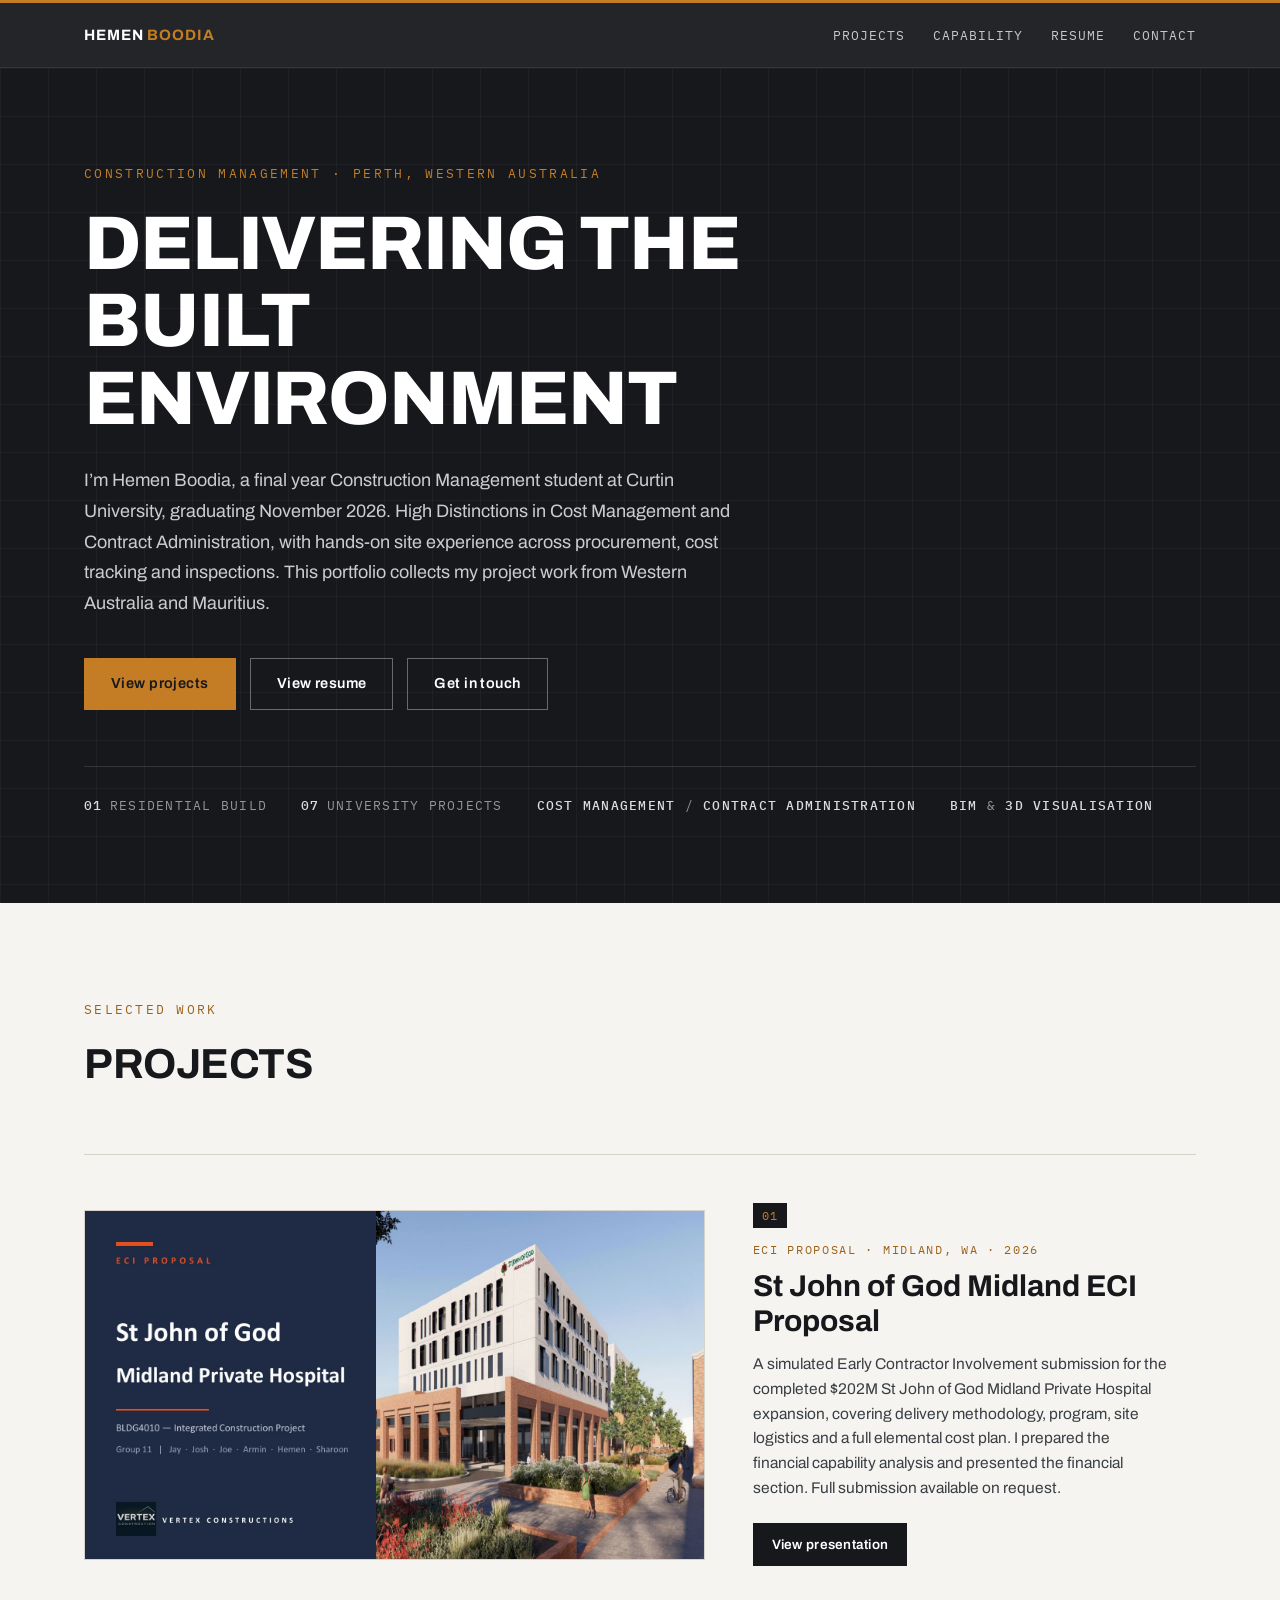
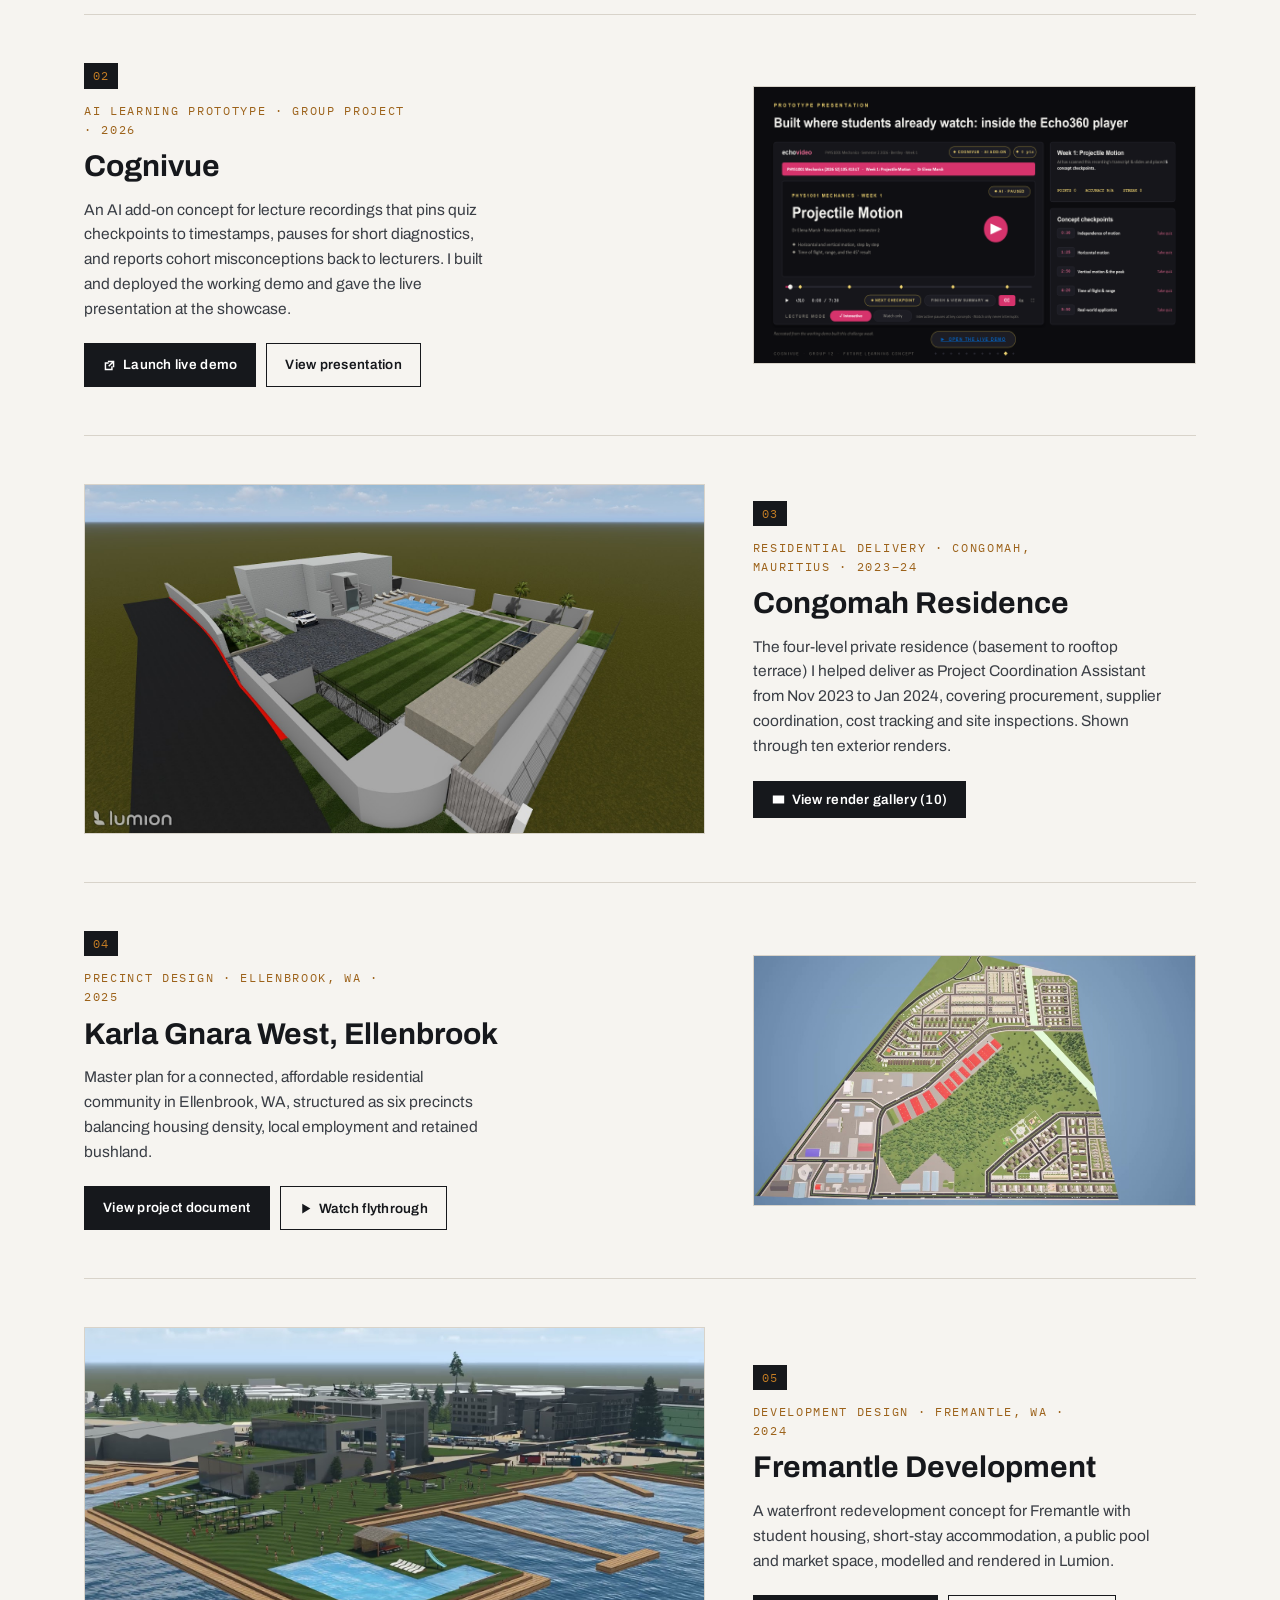
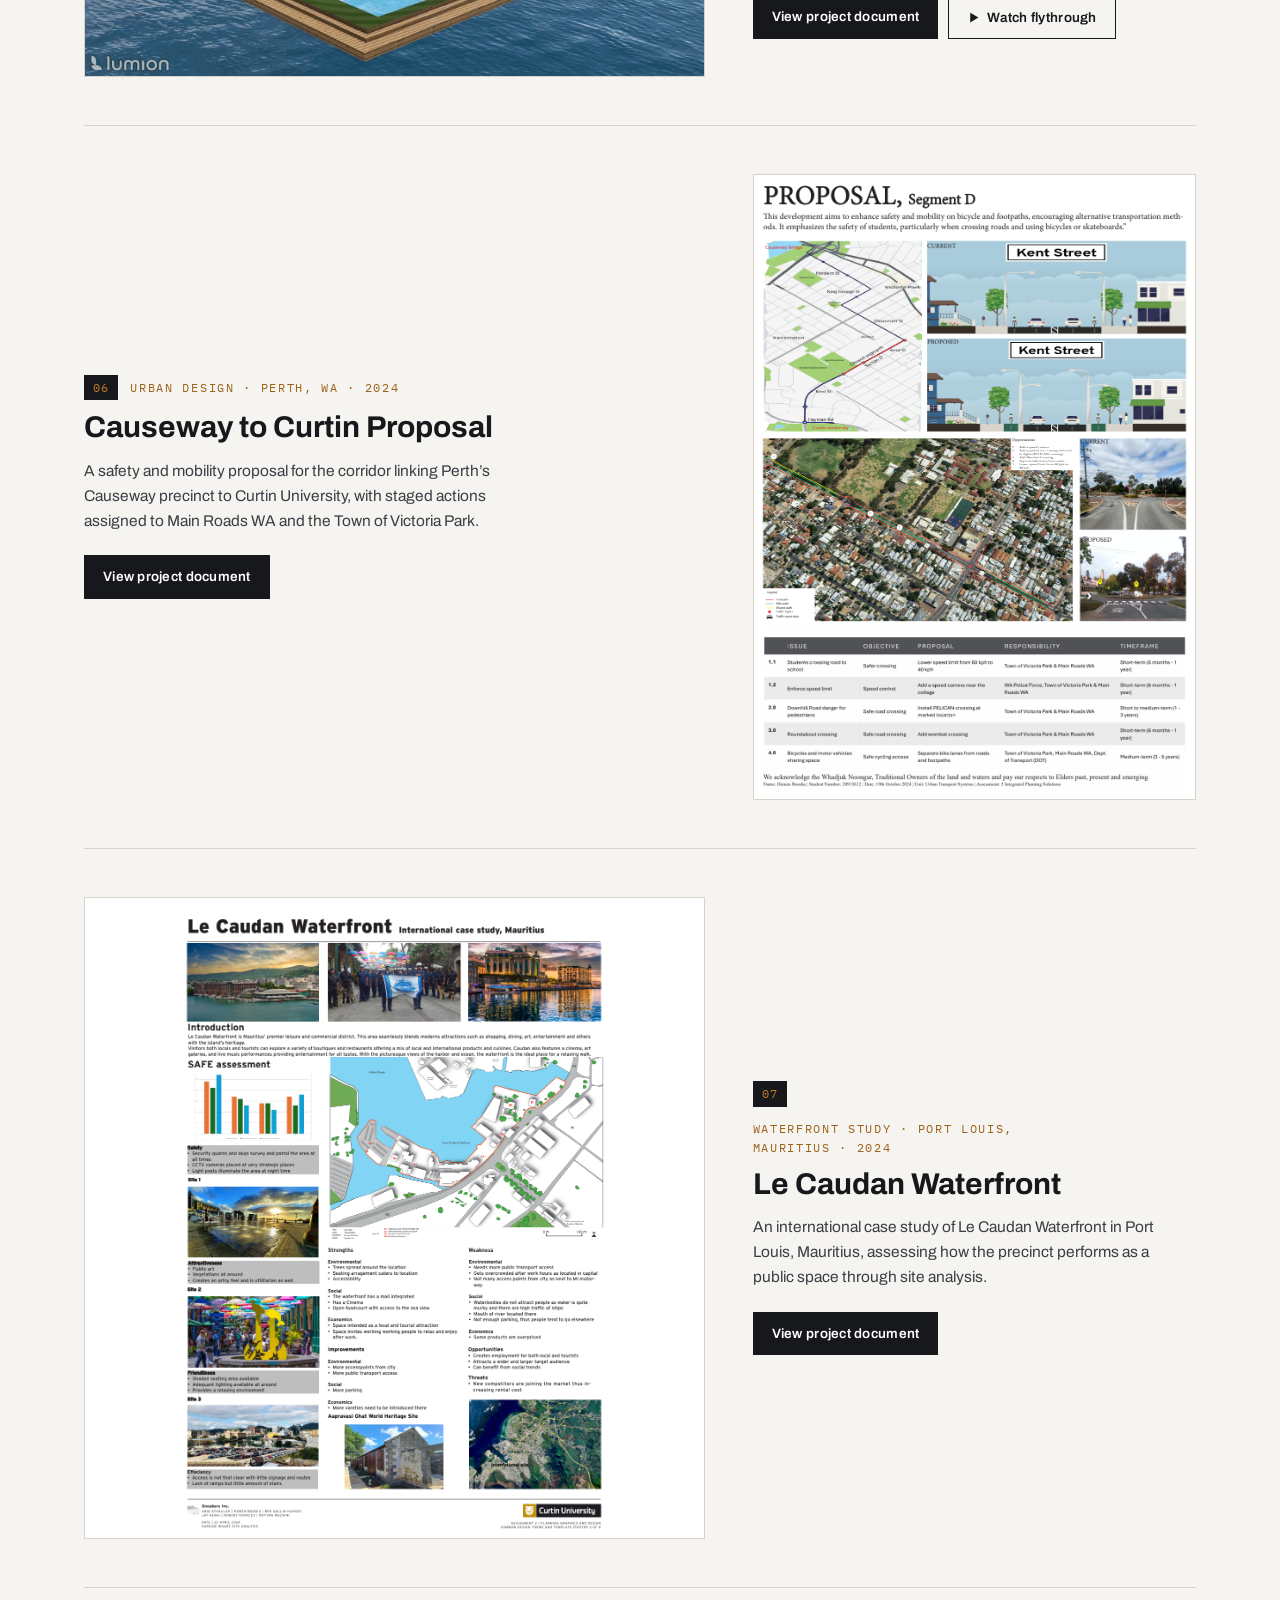
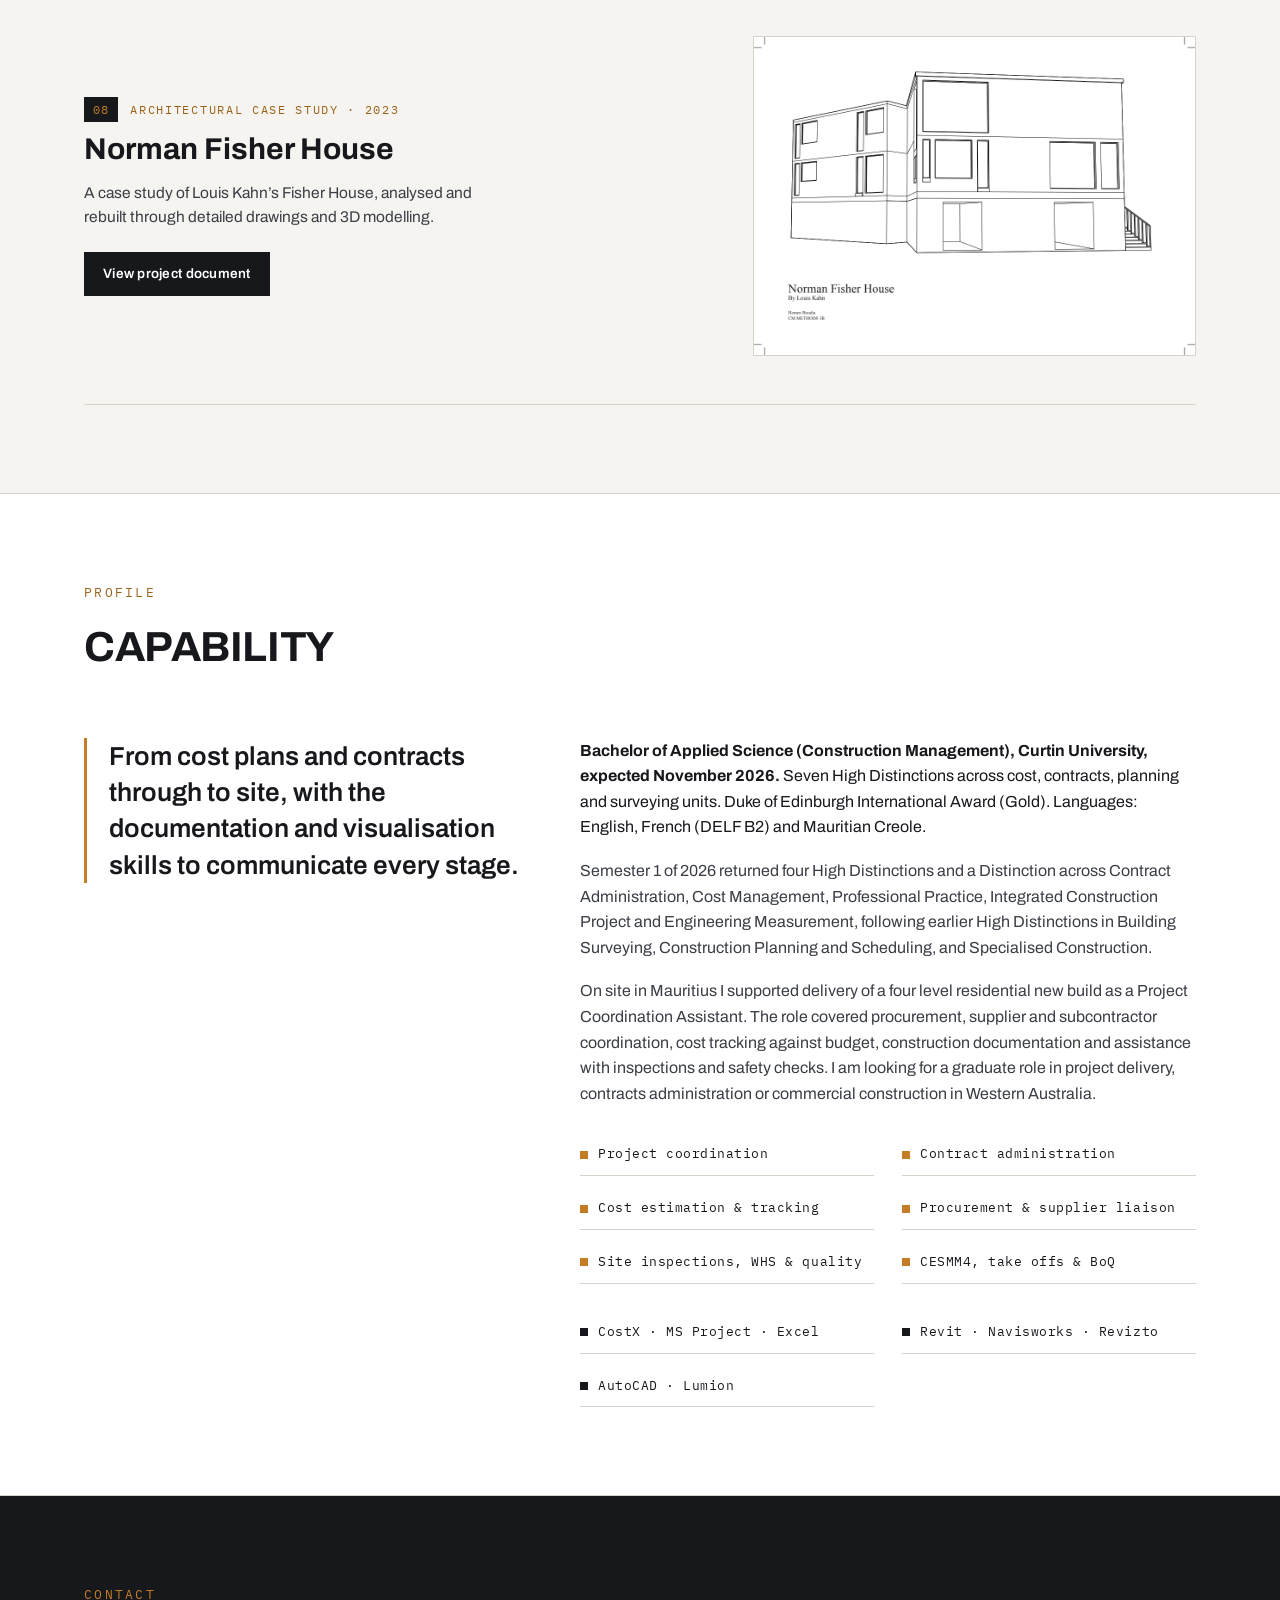
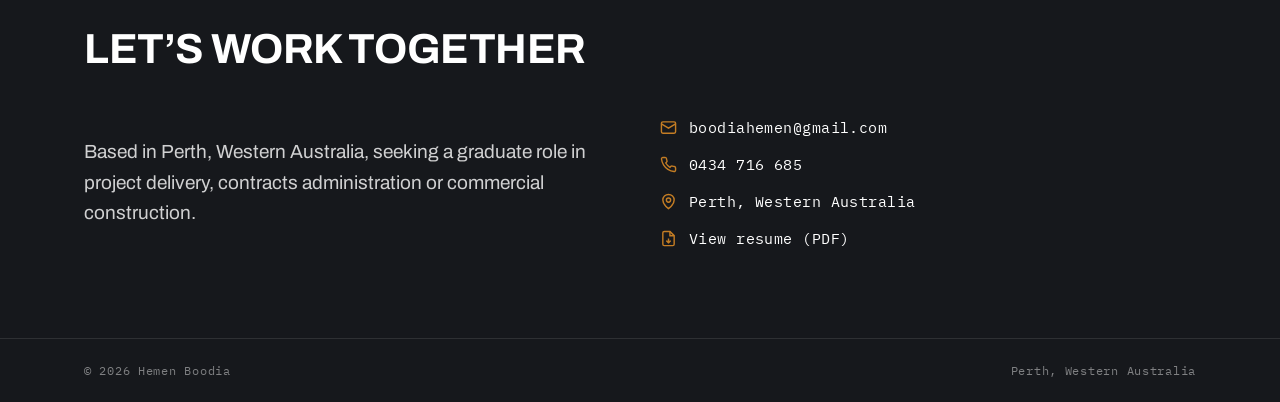
==== commit 7d70f445: "Update project cards, stats strip and resume PDF Co-Authored-By: Claude Fable 5 <noreply@anthropic.c" ====
--- a/index.html
+++ b/index.html
@@ -457,8 +457,8 @@
         <a class="btn btn-ghost" href="mailto:boodiahemen@gmail.com">Get in touch</a>
       </div>
       <div class="scope-row">
-        <span><b>08</b>&ensp;Projects</span>
-        <span><b>02</b>&ensp;Countries</span>
+        <span><b>01</b>&ensp;Residential Build</span>
+        <span><b>07</b>&ensp;University Projects</span>
         <span><b>Cost Management</b> / <b>Contract Administration</b></span>
         <span><b>BIM</b> &amp; <b>3D Visualisation</b></span>
       </div>
@@ -516,7 +516,8 @@
                  target="_blank" rel="noopener">Cognivue</a></h3>
           <p>An AI add-on concept for lecture recordings that pins quiz checkpoints to
              timestamps, pauses for short diagnostics, and reports cohort misconceptions
-             back to lecturers. Built and deployed as a working demo in one week.</p>
+             back to lecturers. I built and deployed the working demo and gave the live
+             presentation at the showcase.</p>
           <div class="p-actions">
             <a class="p-btn primary" target="_blank" rel="noopener"
                href="https://hboodia-png.github.io/ai-ilecture-checkpoints-demo">
@@ -530,8 +531,32 @@
         </div>
       </article>
 
-      <!-- 03 — Karla Gnara West, Ellenbrook (2025) -->
+      <!-- 03 — Congomah Residence (2023-24) -->
       <article class="project">
+        <div class="p-media wide">
+          <a class="media-link gallery-link" href="assets/renders/congomah-01.jpg"
+             aria-label="Open the Congomah Residence render gallery">
+            <img src="assets/renders/congomah-01.jpg"
+                 alt="Congomah Residence exterior render" loading="lazy">
+          </a>
+        </div>
+        <div class="p-body">
+          <p class="p-tag"><span class="p-no">03</span> Residential Delivery &middot; Congomah, Mauritius &middot; 2023&ndash;24</p>
+          <h3><a class="gallery-link" href="assets/renders/congomah-01.jpg">Congomah Residence</a></h3>
+          <p>The four-level private residence (basement to rooftop terrace) I helped
+             deliver as Project Coordination Assistant from Nov 2023 to Jan 2024,
+             covering procurement, supplier coordination, cost tracking and site
+             inspections. Shown through ten exterior renders.</p>
+          <div class="p-actions">
+            <button class="p-btn primary" id="open-gallery">
+              <svg width="13" height="13" viewBox="0 0 16 16" fill="currentColor" aria-hidden="true"><path d="M1 3h14v10H1zM3 11l3-4 2.5 3L11 6l2 5z"/></svg>
+              View render gallery (10)</button>
+          </div>
+        </div>
+      </article>
+
+      <!-- 04 — Karla Gnara West, Ellenbrook (2025) -->
+      <article class="project flip">
         <div class="p-media wide">
           <a class="media-link doc-link" href="assets/docs/karla-gnara-west.pdf"
              data-doc-title="Karla Gnara West, Ellenbrook"
@@ -541,7 +566,7 @@
           </a>
         </div>
         <div class="p-body">
-          <p class="p-tag"><span class="p-no">03</span> Precinct Design &middot; Ellenbrook, WA &middot; 2025</p>
+          <p class="p-tag"><span class="p-no">04</span> Precinct Design &middot; Ellenbrook, WA &middot; 2025</p>
           <h3><a class="doc-link" href="assets/docs/karla-gnara-west.pdf"
                  data-doc-title="Karla Gnara West, Ellenbrook">Karla Gnara West, Ellenbrook</a></h3>
           <p>Master plan for a connected, affordable residential community in Ellenbrook,
@@ -559,8 +584,8 @@
         </div>
       </article>
 
-      <!-- 04 — Fremantle Development (2024) -->
-      <article class="project flip">
+      <!-- 05 — Fremantle Development (2024) -->
+      <article class="project">
         <div class="p-media wide">
           <a class="media-link doc-link" href="assets/docs/fremantle-development.pdf"
              data-doc-title="Fremantle Development"
@@ -570,7 +595,7 @@
           </a>
         </div>
         <div class="p-body">
-          <p class="p-tag"><span class="p-no">04</span> Development Design &middot; Fremantle, WA &middot; 2024</p>
+          <p class="p-tag"><span class="p-no">05</span> Development Design &middot; Fremantle, WA &middot; 2024</p>
           <h3><a class="doc-link" href="assets/docs/fremantle-development.pdf"
                  data-doc-title="Fremantle Development">Fremantle Development</a></h3>
           <p>A waterfront redevelopment concept for Fremantle with student housing,
@@ -588,8 +613,8 @@
         </div>
       </article>
 
-      <!-- 05 — Causeway to Curtin Proposal (2024) -->
-      <article class="project">
+      <!-- 06 — Causeway to Curtin Proposal (2024) -->
+      <article class="project flip">
         <div class="p-media doc">
           <a class="media-link doc-link" href="assets/docs/causeway-to-curtin.pdf"
              data-doc-title="Causeway to Curtin Proposal"
@@ -599,7 +624,7 @@
           </a>
         </div>
         <div class="p-body">
-          <p class="p-tag"><span class="p-no">05</span> Urban Design &middot; Perth, WA &middot; 2024</p>
+          <p class="p-tag"><span class="p-no">06</span> Urban Design &middot; Perth, WA &middot; 2024</p>
           <h3><a class="doc-link" href="assets/docs/causeway-to-curtin.pdf"
                  data-doc-title="Causeway to Curtin Proposal">Causeway to Curtin Proposal</a></h3>
           <p>A safety and mobility proposal for the corridor linking Perth&rsquo;s Causeway
@@ -612,8 +637,8 @@
         </div>
       </article>
 
-      <!-- 06 — Le Caudan Waterfront (2024) -->
-      <article class="project flip">
+      <!-- 07 — Le Caudan Waterfront (2024) -->
+      <article class="project">
         <div class="p-media doc">
           <a class="media-link doc-link" href="assets/docs/le-caudan-waterfront.pdf"
              data-doc-title="Le Caudan Waterfront"
@@ -623,37 +648,15 @@
           </a>
         </div>
         <div class="p-body">
-          <p class="p-tag"><span class="p-no">06</span> Waterfront Study &middot; Port Louis, Mauritius &middot; 2024</p>
+          <p class="p-tag"><span class="p-no">07</span> Waterfront Study &middot; Port Louis, Mauritius &middot; 2024</p>
           <h3><a class="doc-link" href="assets/docs/le-caudan-waterfront.pdf"
                  data-doc-title="Le Caudan Waterfront">Le Caudan Waterfront</a></h3>
           <p>An international case study of Le Caudan Waterfront in Port Louis, Mauritius,
-             assessing the precinct&rsquo;s safety, attractiveness, friendliness and
-             efficiency through site analysis.</p>
+             assessing how the precinct performs as a public space through site
+             analysis.</p>
           <div class="p-actions">
             <a class="p-btn primary doc-link" href="assets/docs/le-caudan-waterfront.pdf"
                data-doc-title="Le Caudan Waterfront">View project document</a>
-          </div>
-        </div>
-      </article>
-
-      <!-- 07 — Congomah Residence (2024) -->
-      <article class="project">
-        <div class="p-media wide">
-          <a class="media-link gallery-link" href="assets/renders/congomah-01.jpg"
-             aria-label="Open the Congomah Residence render gallery">
-            <img src="assets/renders/congomah-01.jpg"
-                 alt="Congomah Residence exterior render" loading="lazy">
-          </a>
-        </div>
-        <div class="p-body">
-          <p class="p-tag"><span class="p-no">07</span> Residential &middot; Congomah, Mauritius &middot; 2024</p>
-          <h3><a class="gallery-link" href="assets/renders/congomah-01.jpg">Congomah Residence</a></h3>
-          <p>A residential design in Congomah, Mauritius, presented through a set of
-             ten exterior renders.</p>
-          <div class="p-actions">
-            <button class="p-btn primary" id="open-gallery">
-              <svg width="13" height="13" viewBox="0 0 16 16" fill="currentColor" aria-hidden="true"><path d="M1 3h14v10H1zM3 11l3-4 2.5 3L11 6l2 5z"/></svg>
-              View render gallery (10)</button>
           </div>
         </div>
       </article>
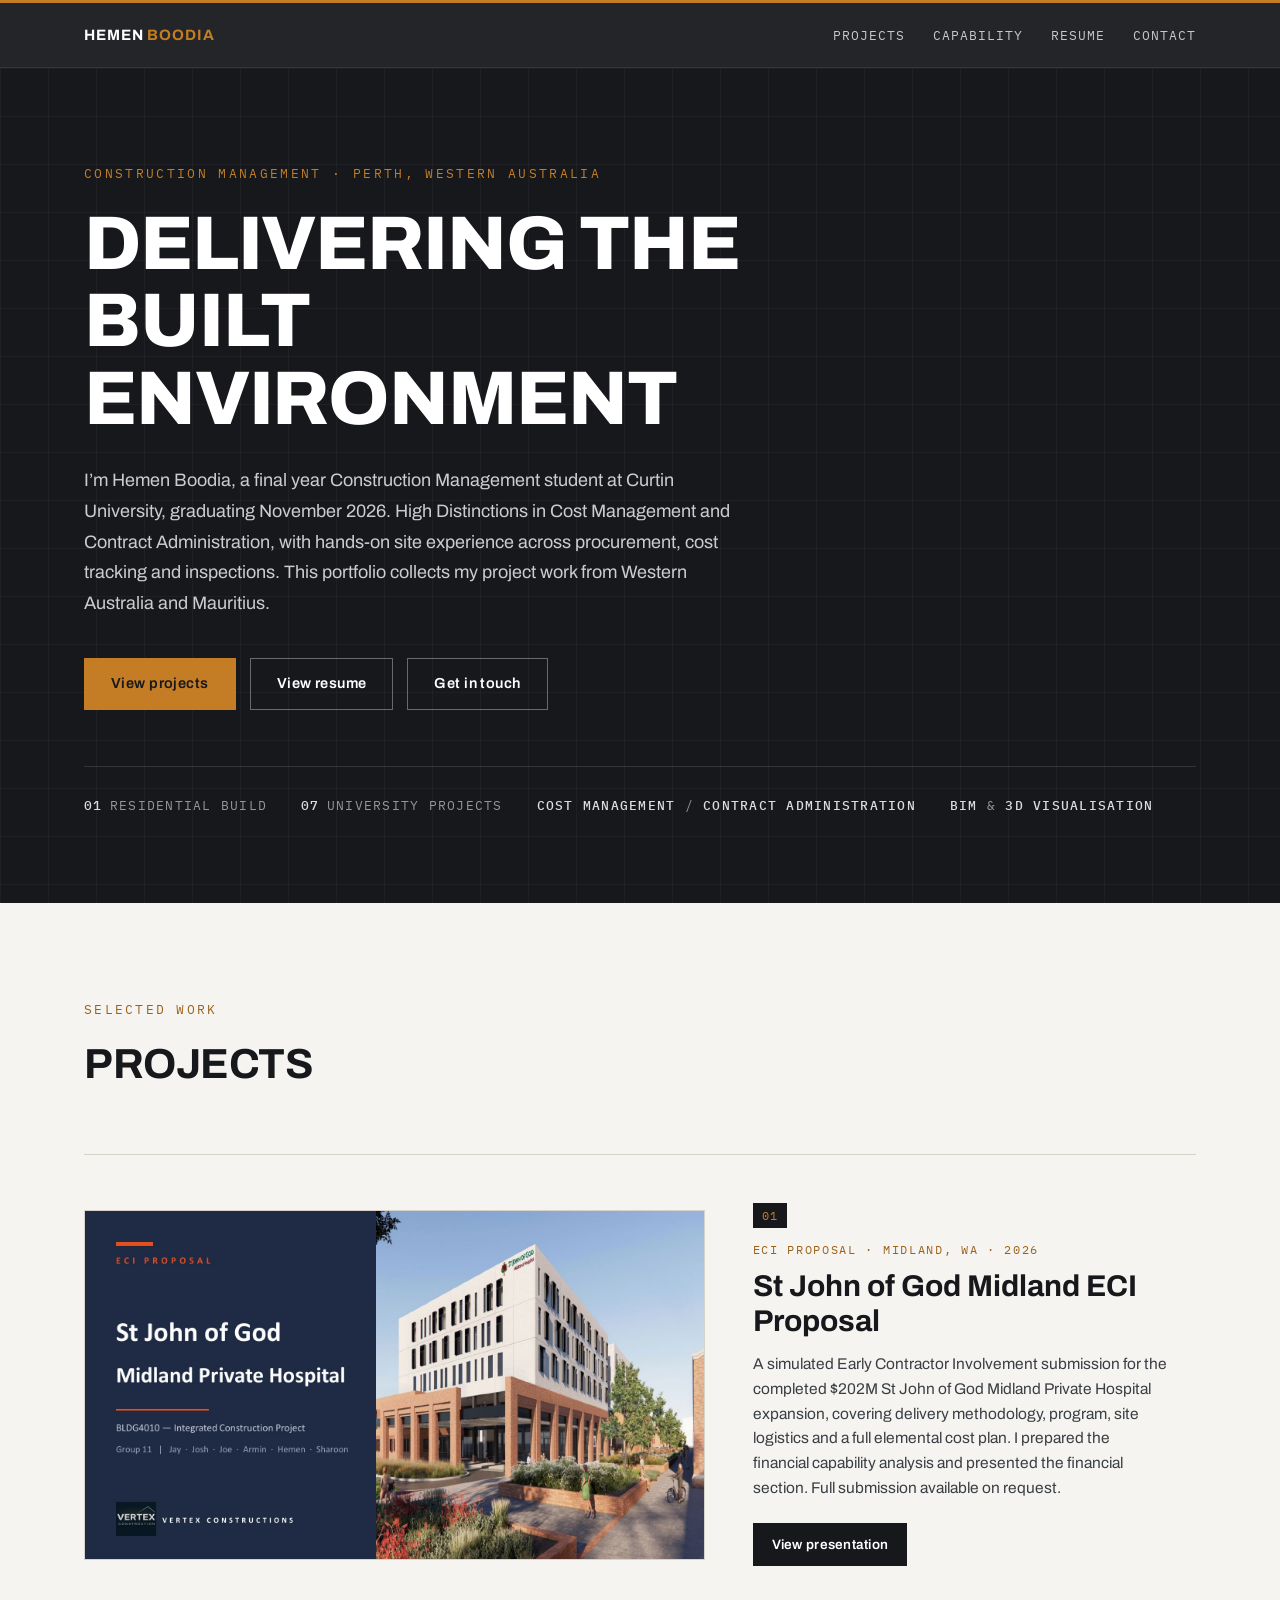
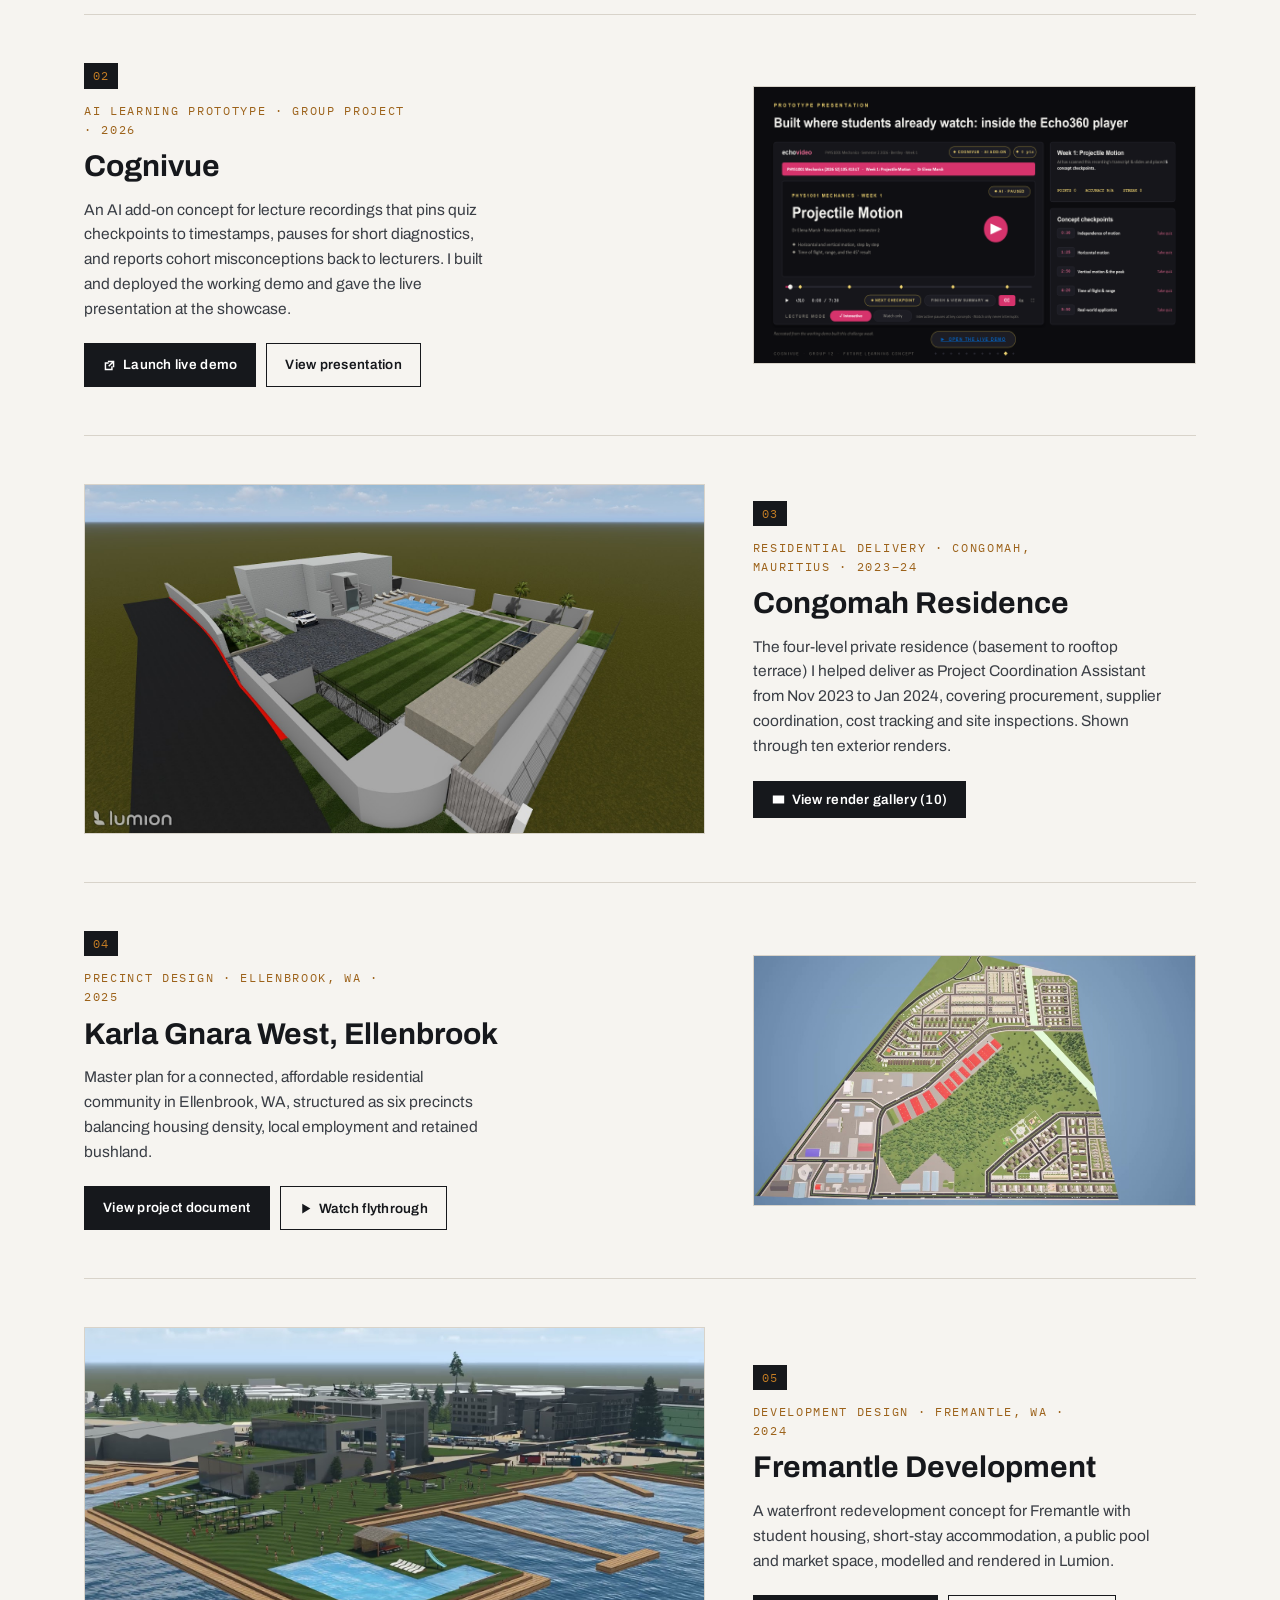
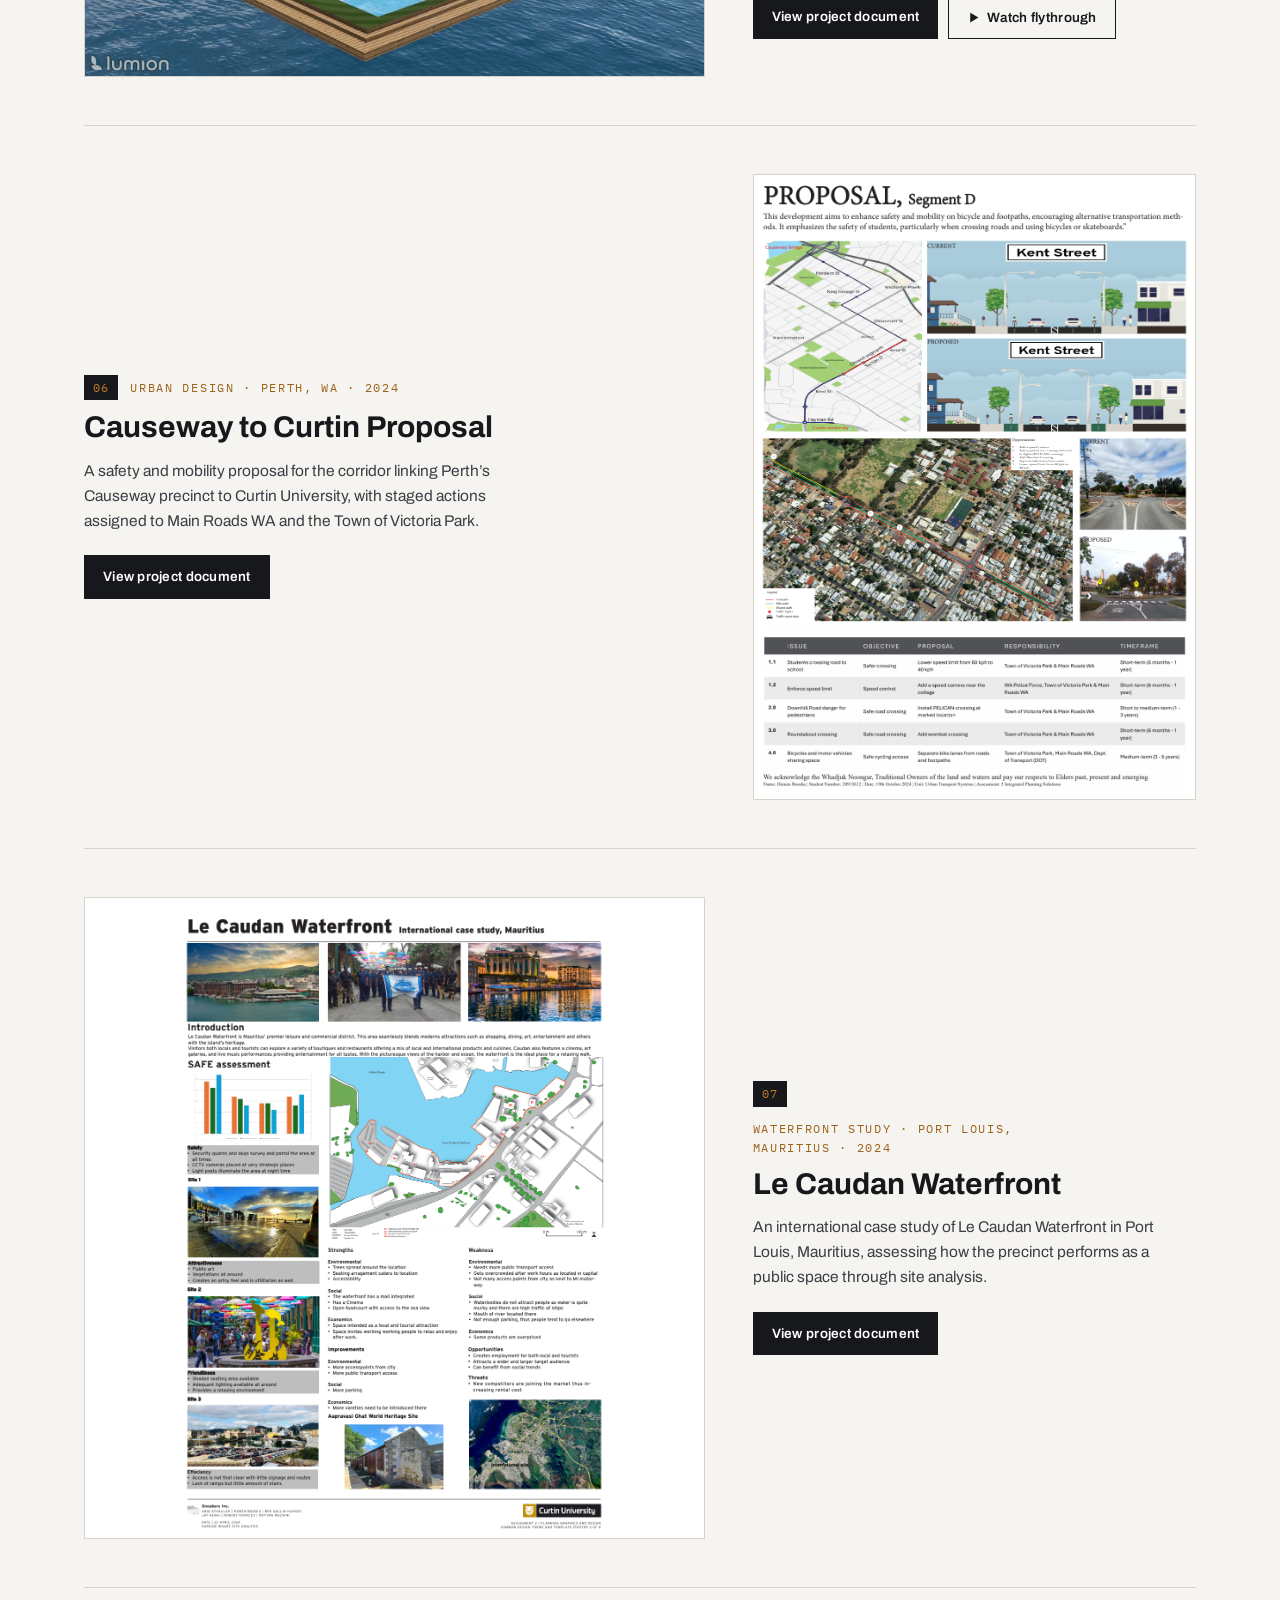
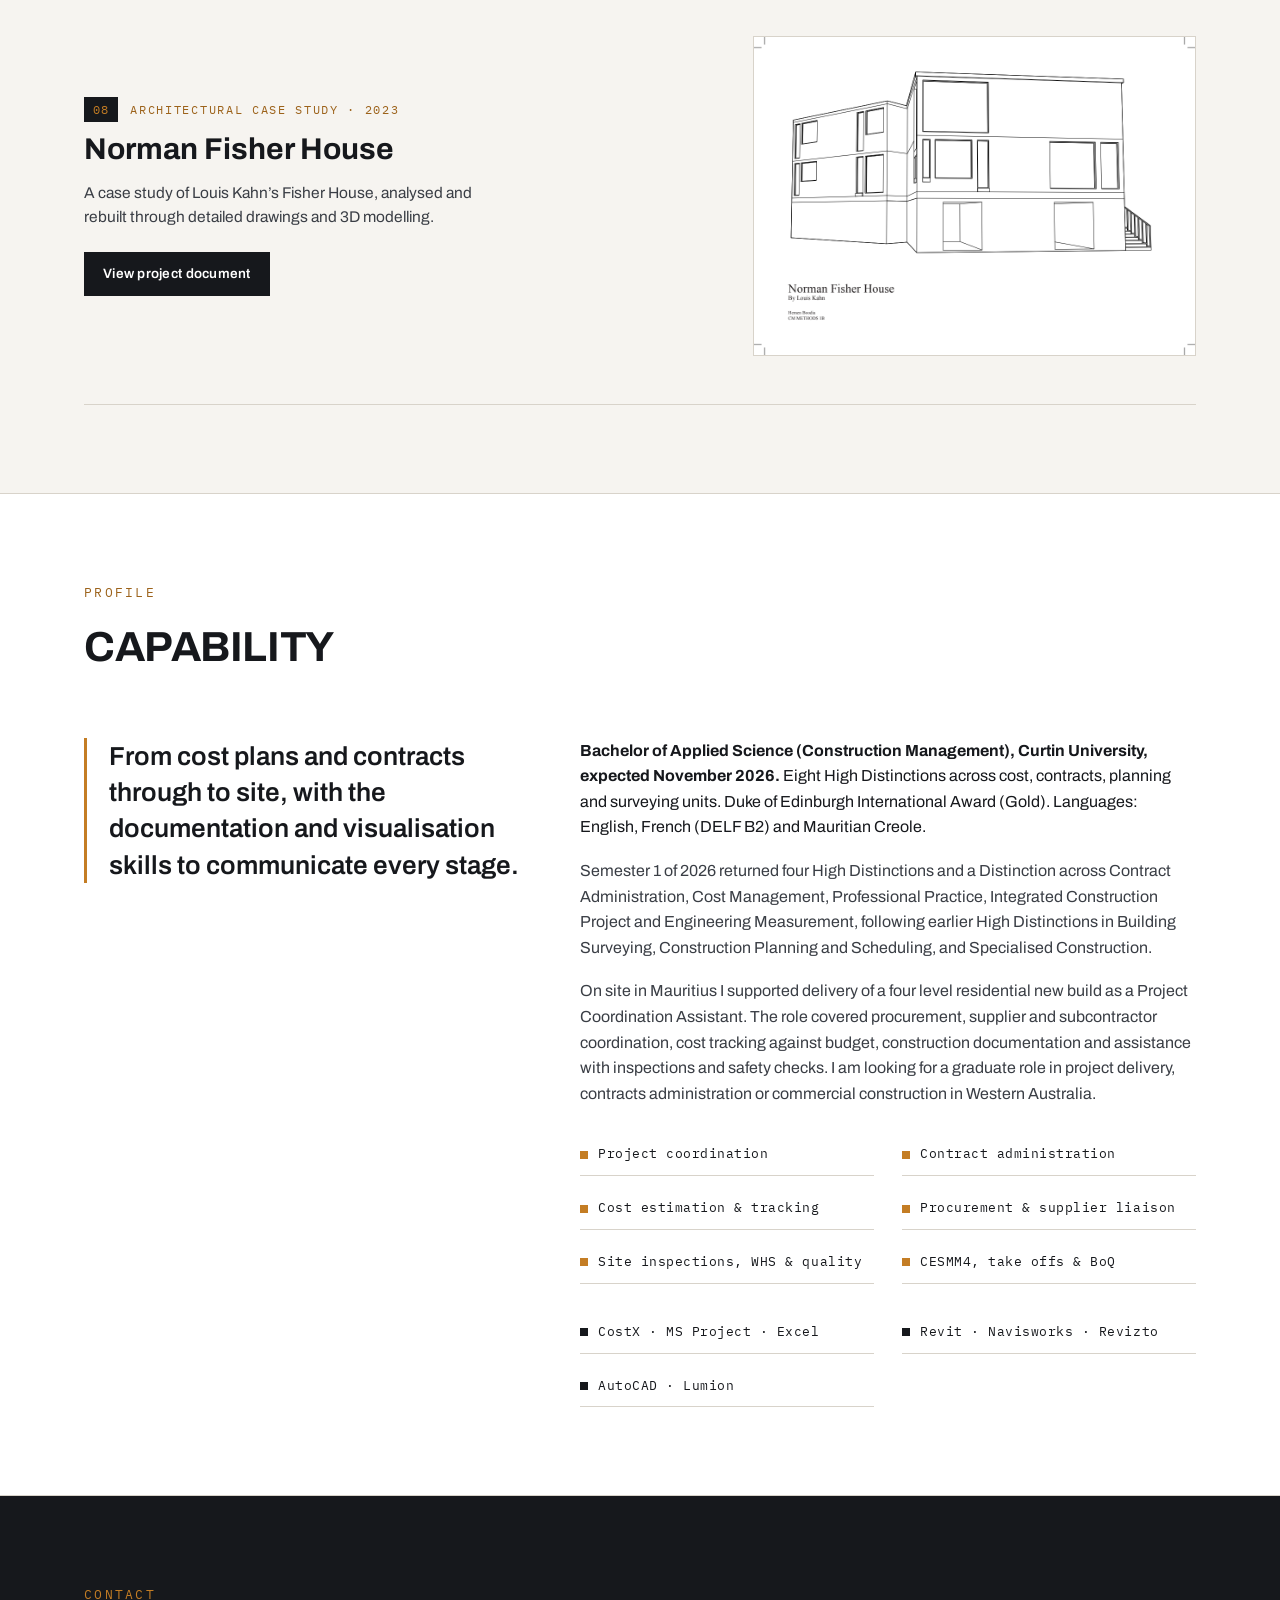
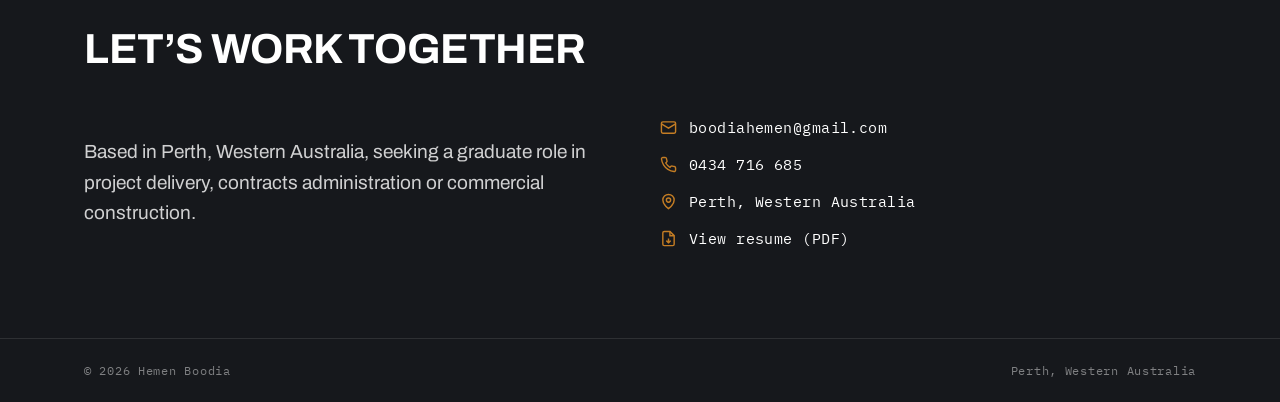
==== commit 4a737a69: "Update High Distinctions count to eight Co-Authored-By: Claude Fable 5 <noreply@anthropic.com>" ====
--- a/index.html
+++ b/index.html
@@ -701,7 +701,7 @@
         </p>
         <div class="about-copy">
           <p class="edu"><b>Bachelor of Applied Science (Construction Management), Curtin
-             University, expected November 2026.</b> Seven High Distinctions across cost,
+             University, expected November 2026.</b> Eight High Distinctions across cost,
              contracts, planning and surveying units. Duke of Edinburgh International
              Award (Gold). Languages: English, French (DELF B2) and Mauritian Creole.</p>
           <p>Semester 1 of 2026 returned four High Distinctions and a Distinction across
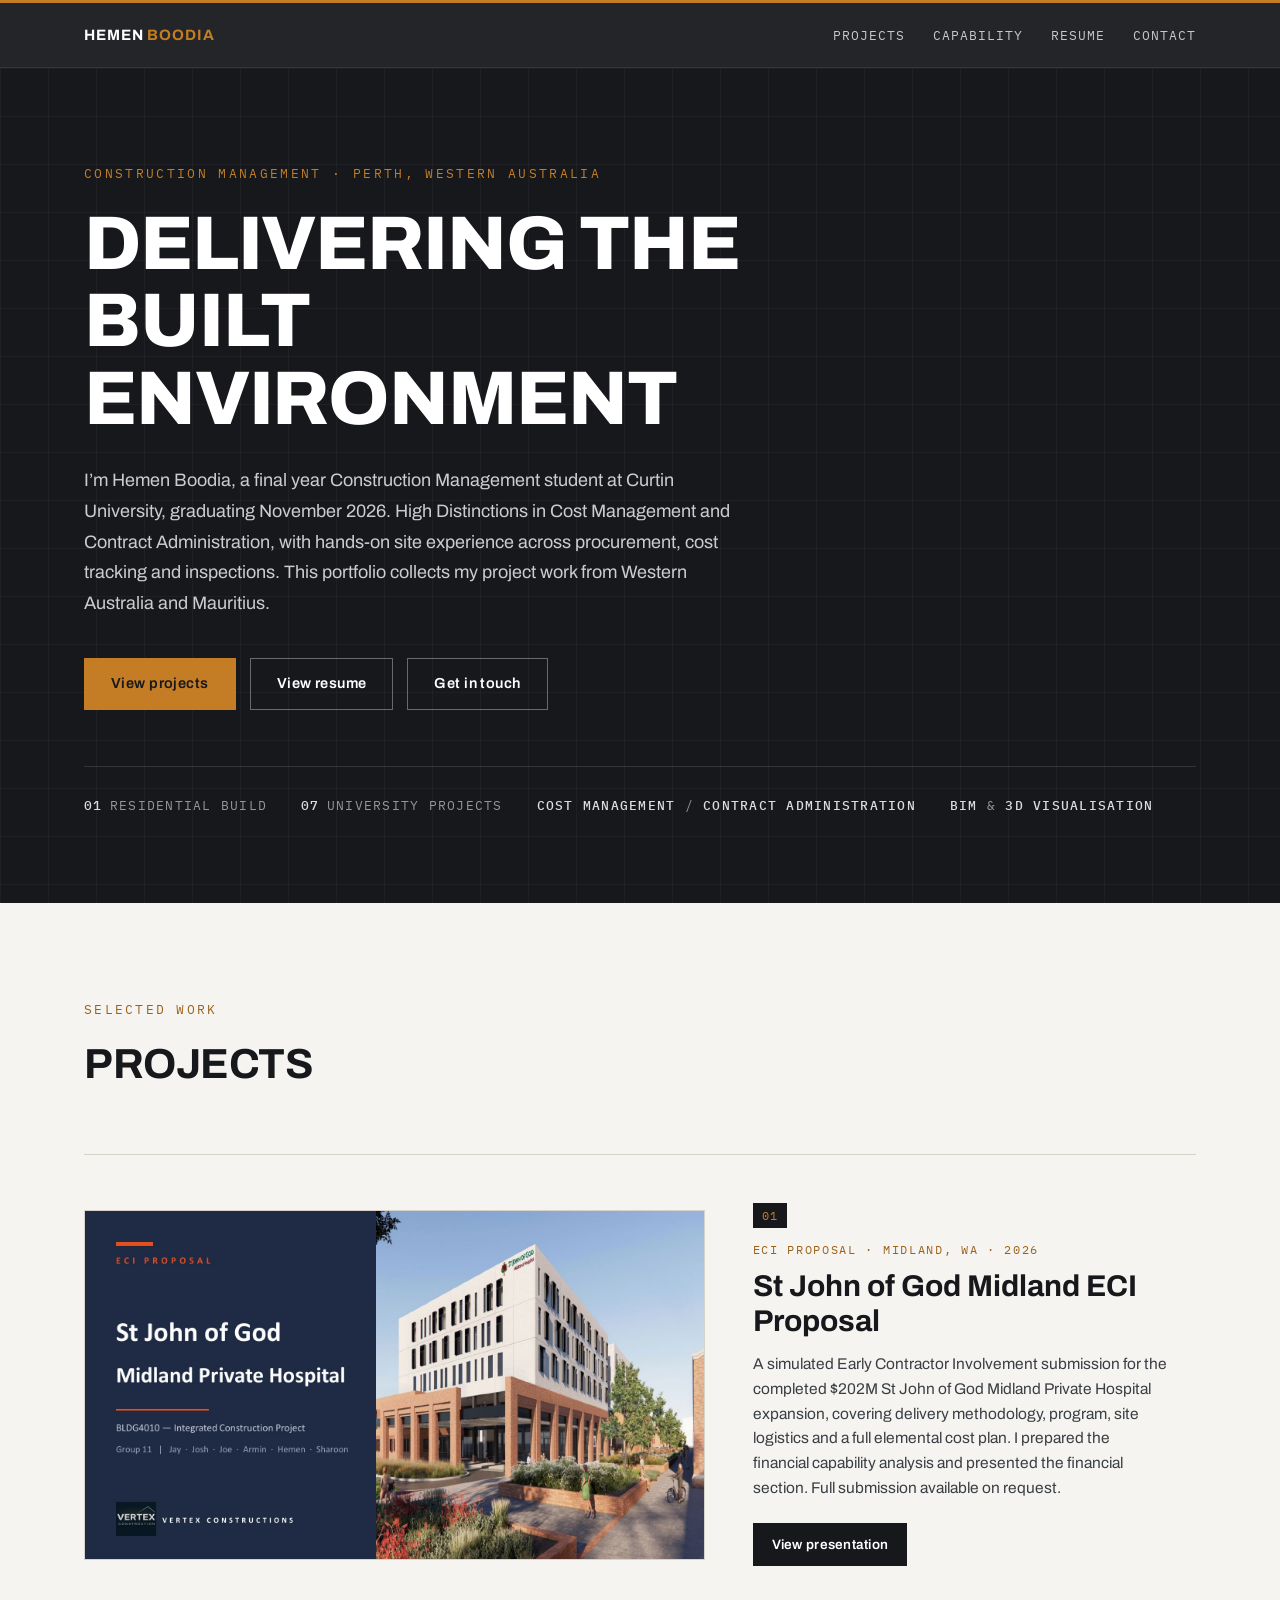
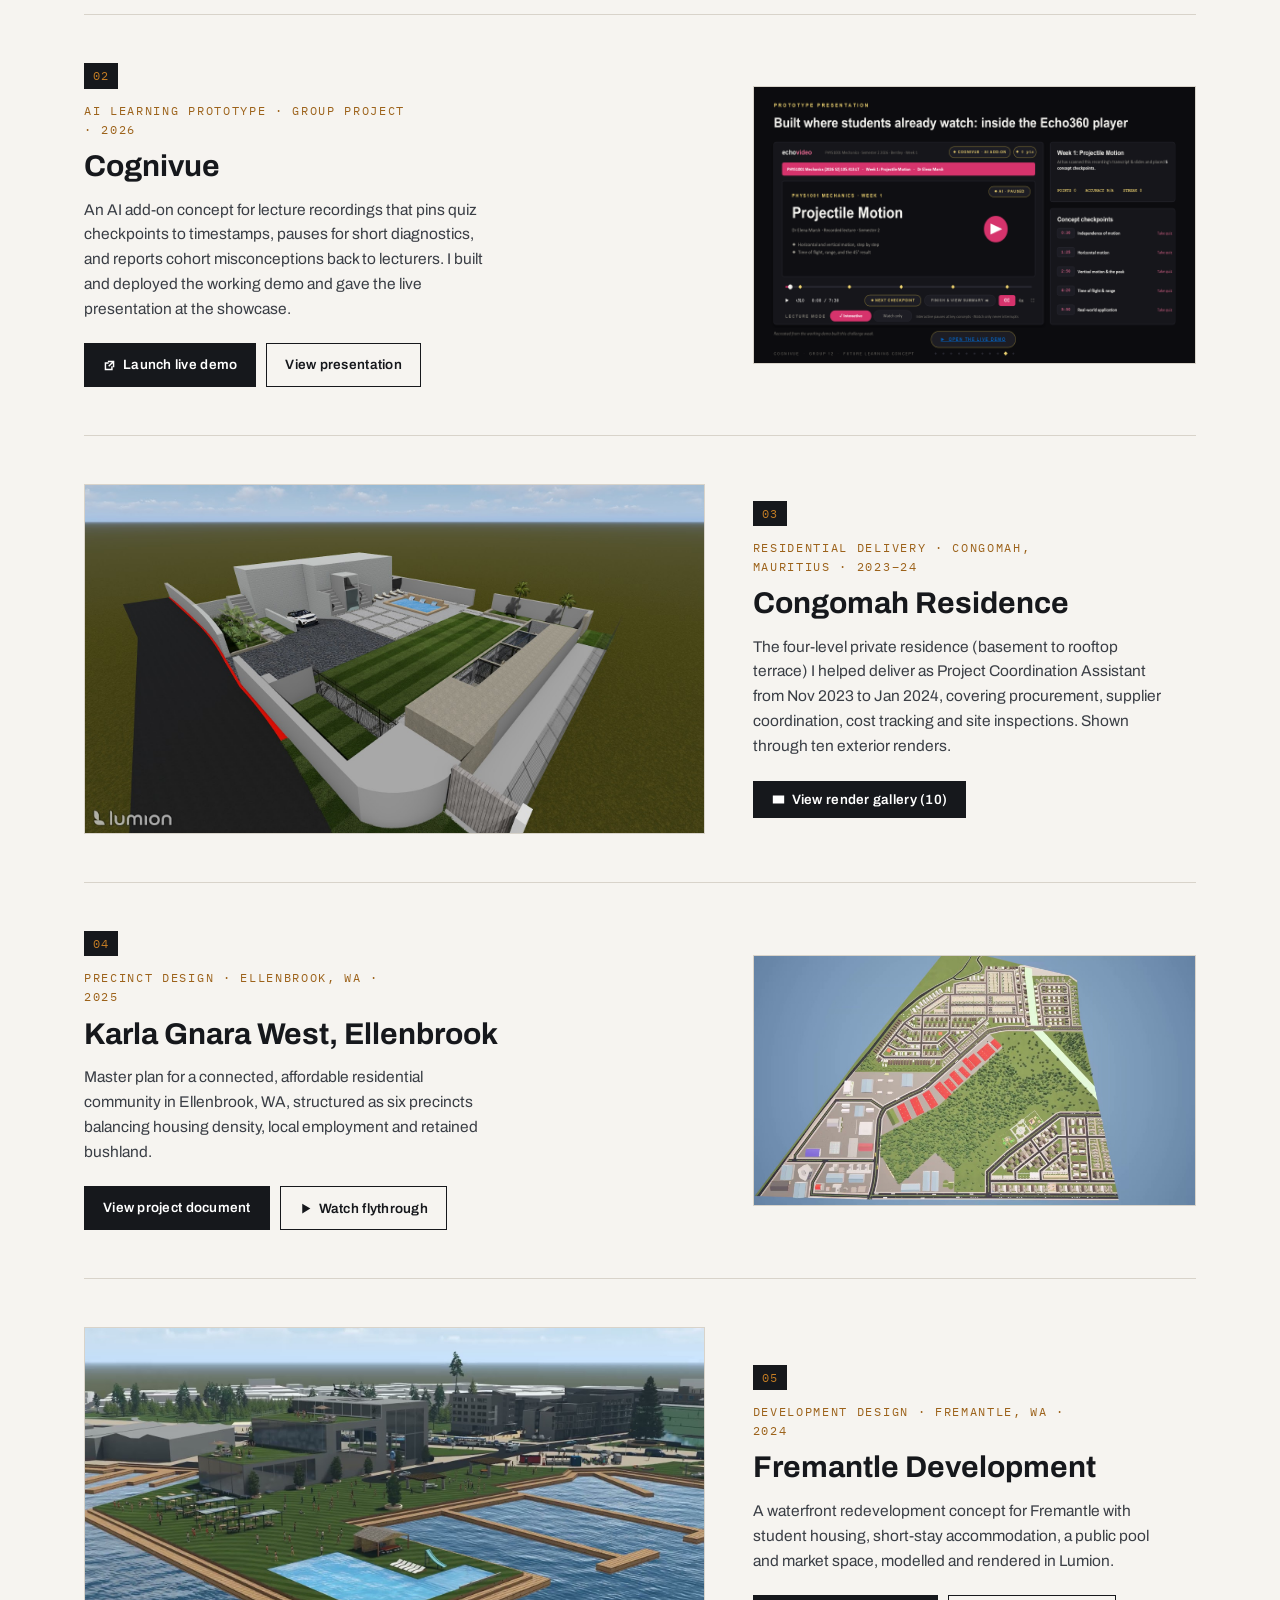
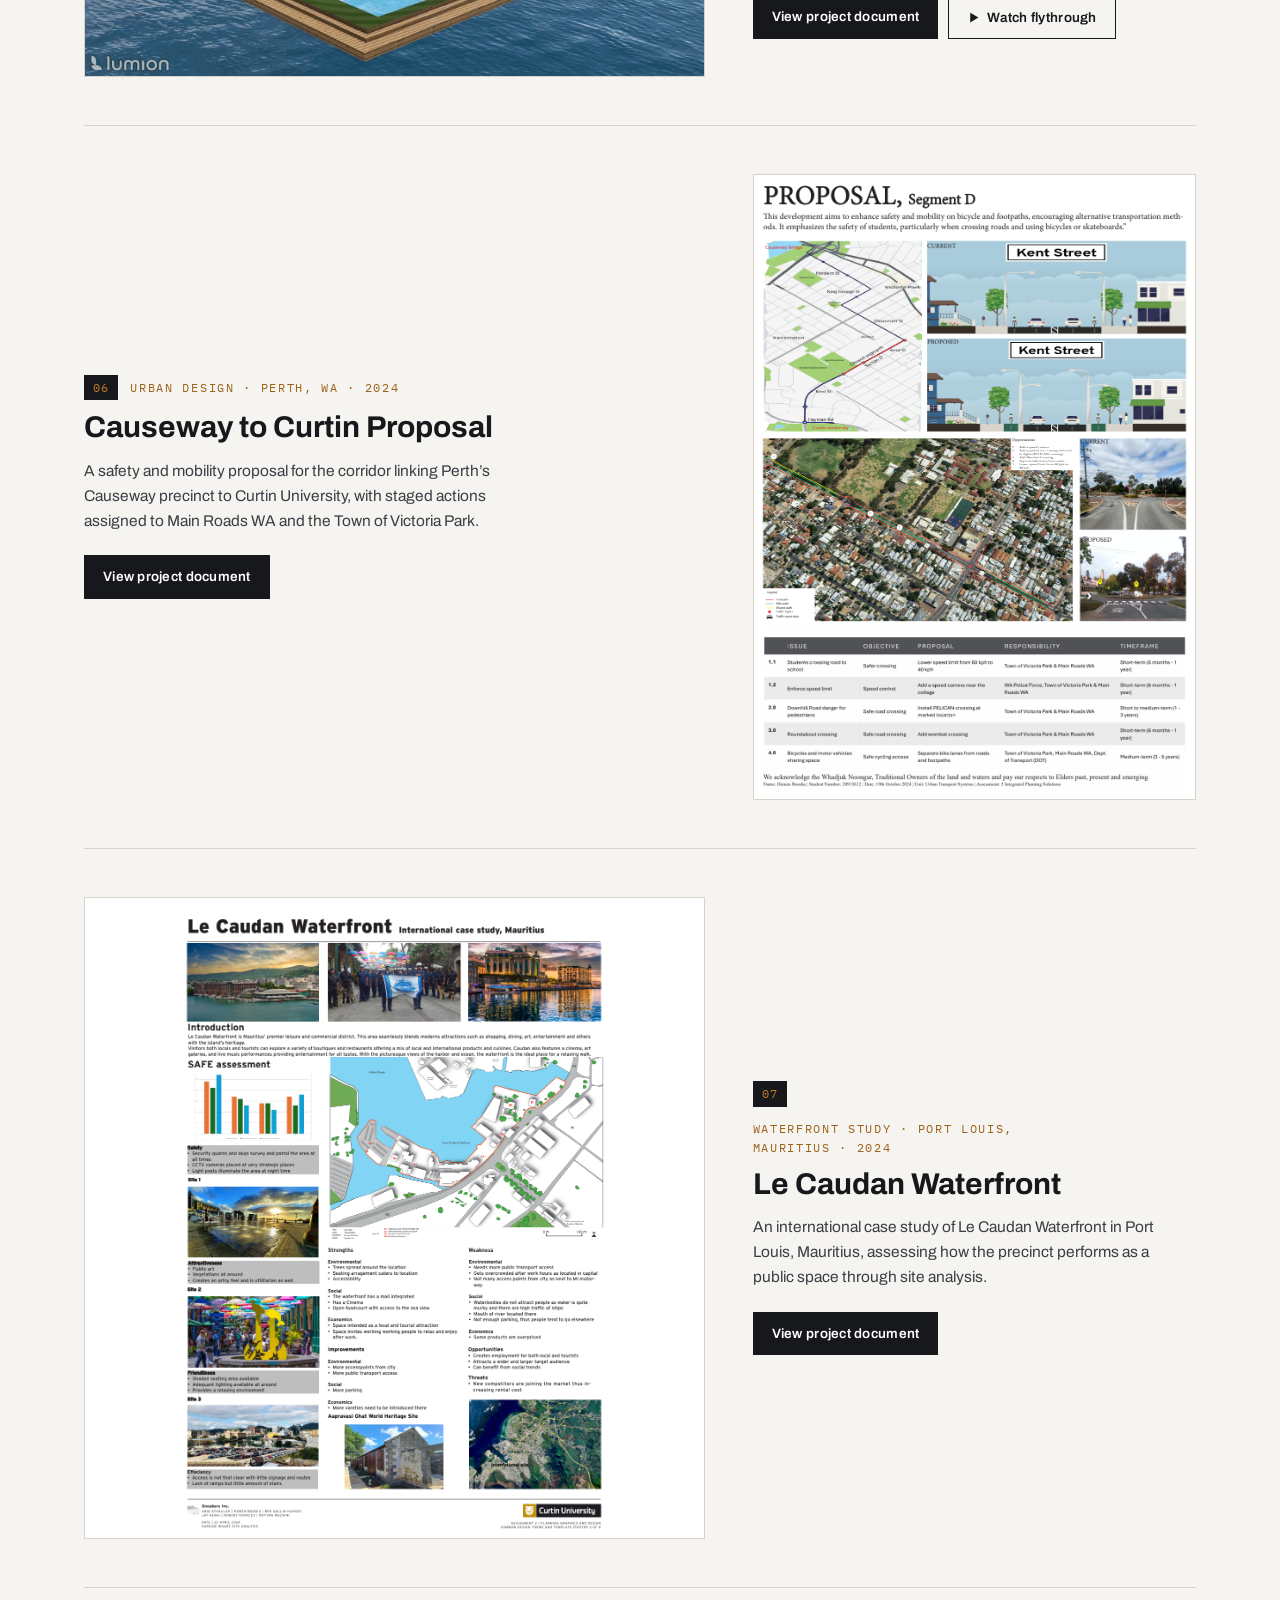
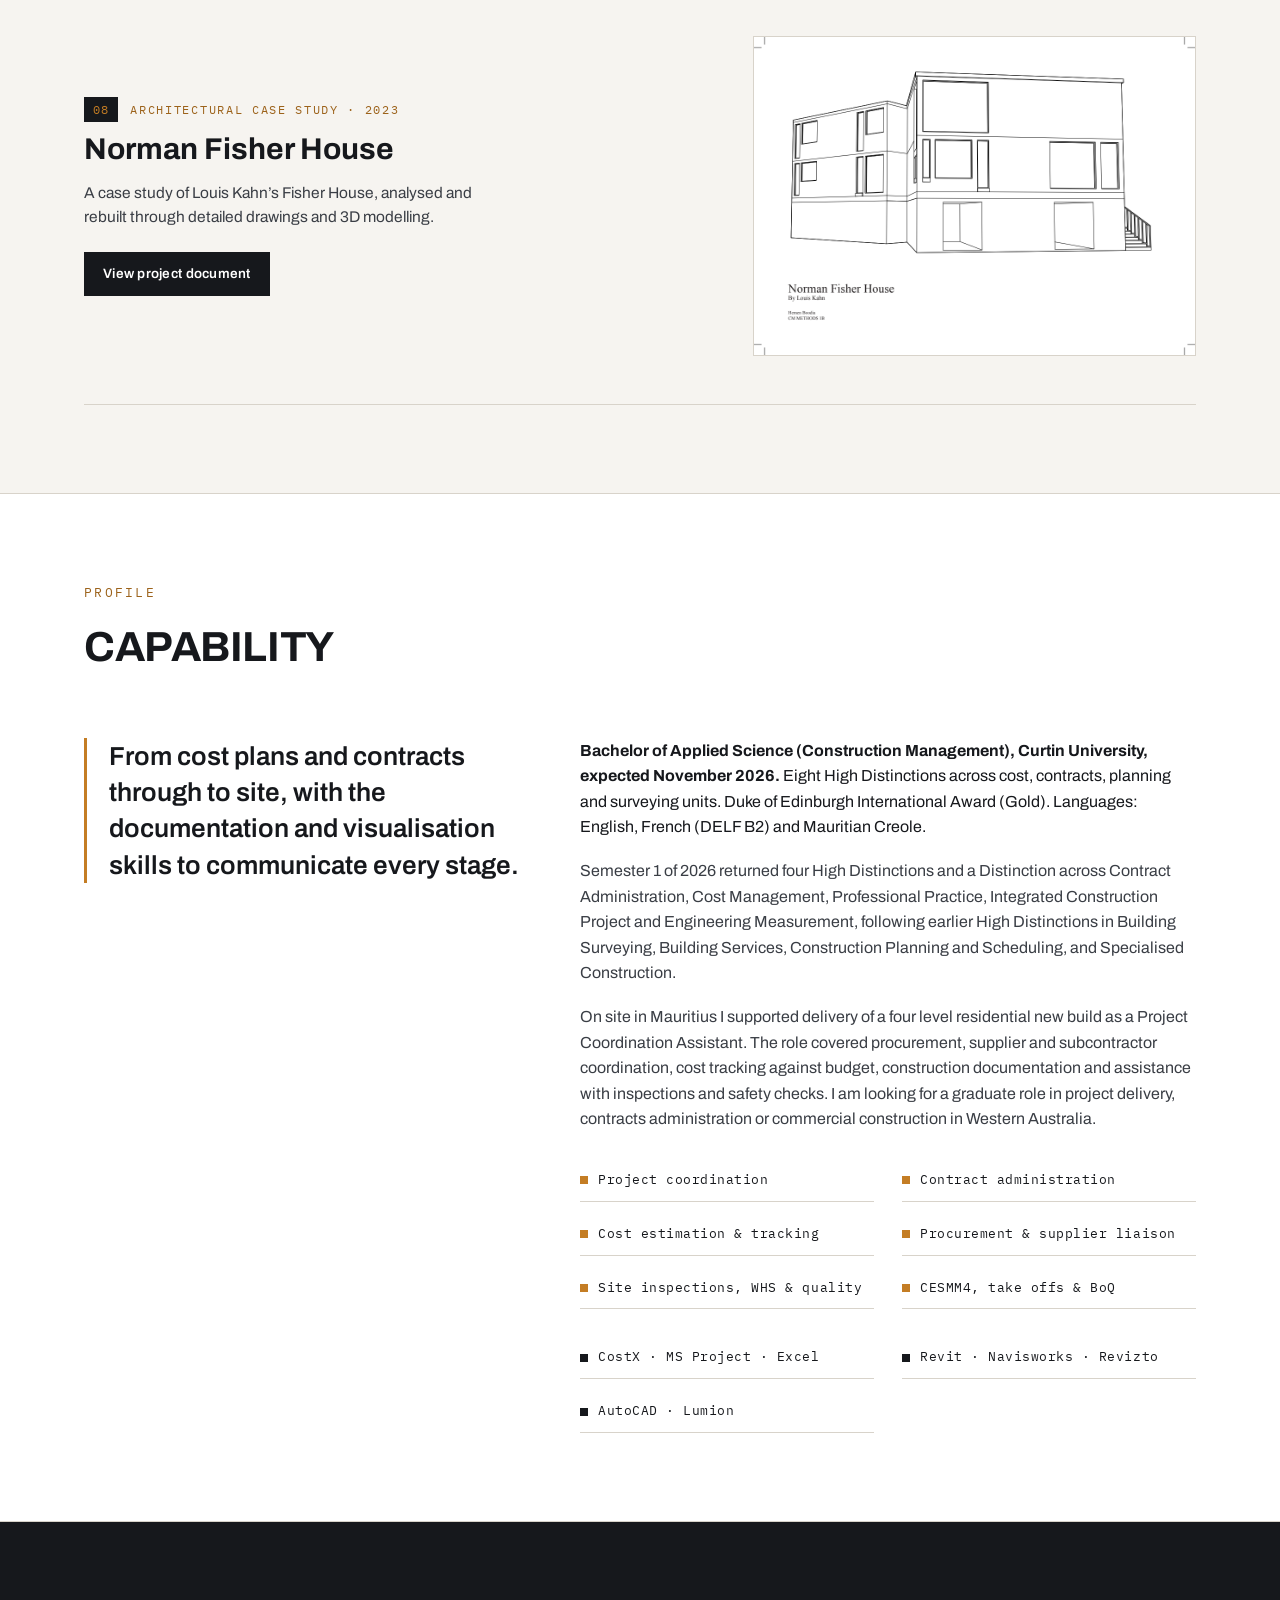
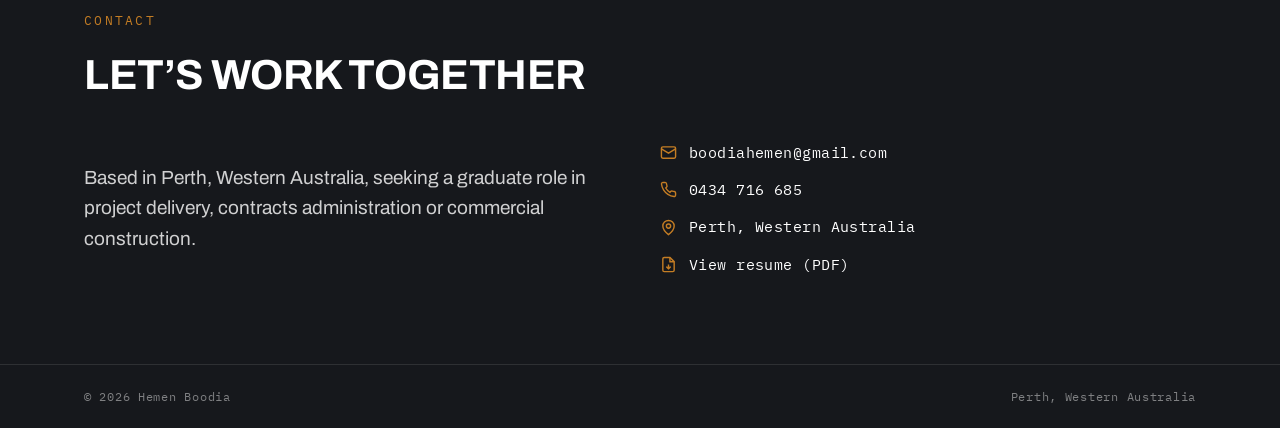
==== commit f81b184c: "Update resume PDF and add Building Services to capability list Co-Authored-By: Claude Fable 5 <norep" ====
--- a/index.html
+++ b/index.html
@@ -707,8 +707,8 @@
           <p>Semester 1 of 2026 returned four High Distinctions and a Distinction across
              Contract Administration, Cost Management, Professional Practice, Integrated
              Construction Project and Engineering Measurement, following earlier High
-             Distinctions in Building Surveying, Construction Planning and Scheduling,
-             and Specialised Construction.</p>
+             Distinctions in Building Surveying, Building Services, Construction
+             Planning and Scheduling, and Specialised Construction.</p>
           <p>On site in Mauritius I supported delivery of a four level residential new
              build as a Project Coordination Assistant. The role covered procurement,
              supplier and subcontractor coordination, cost tracking against budget,
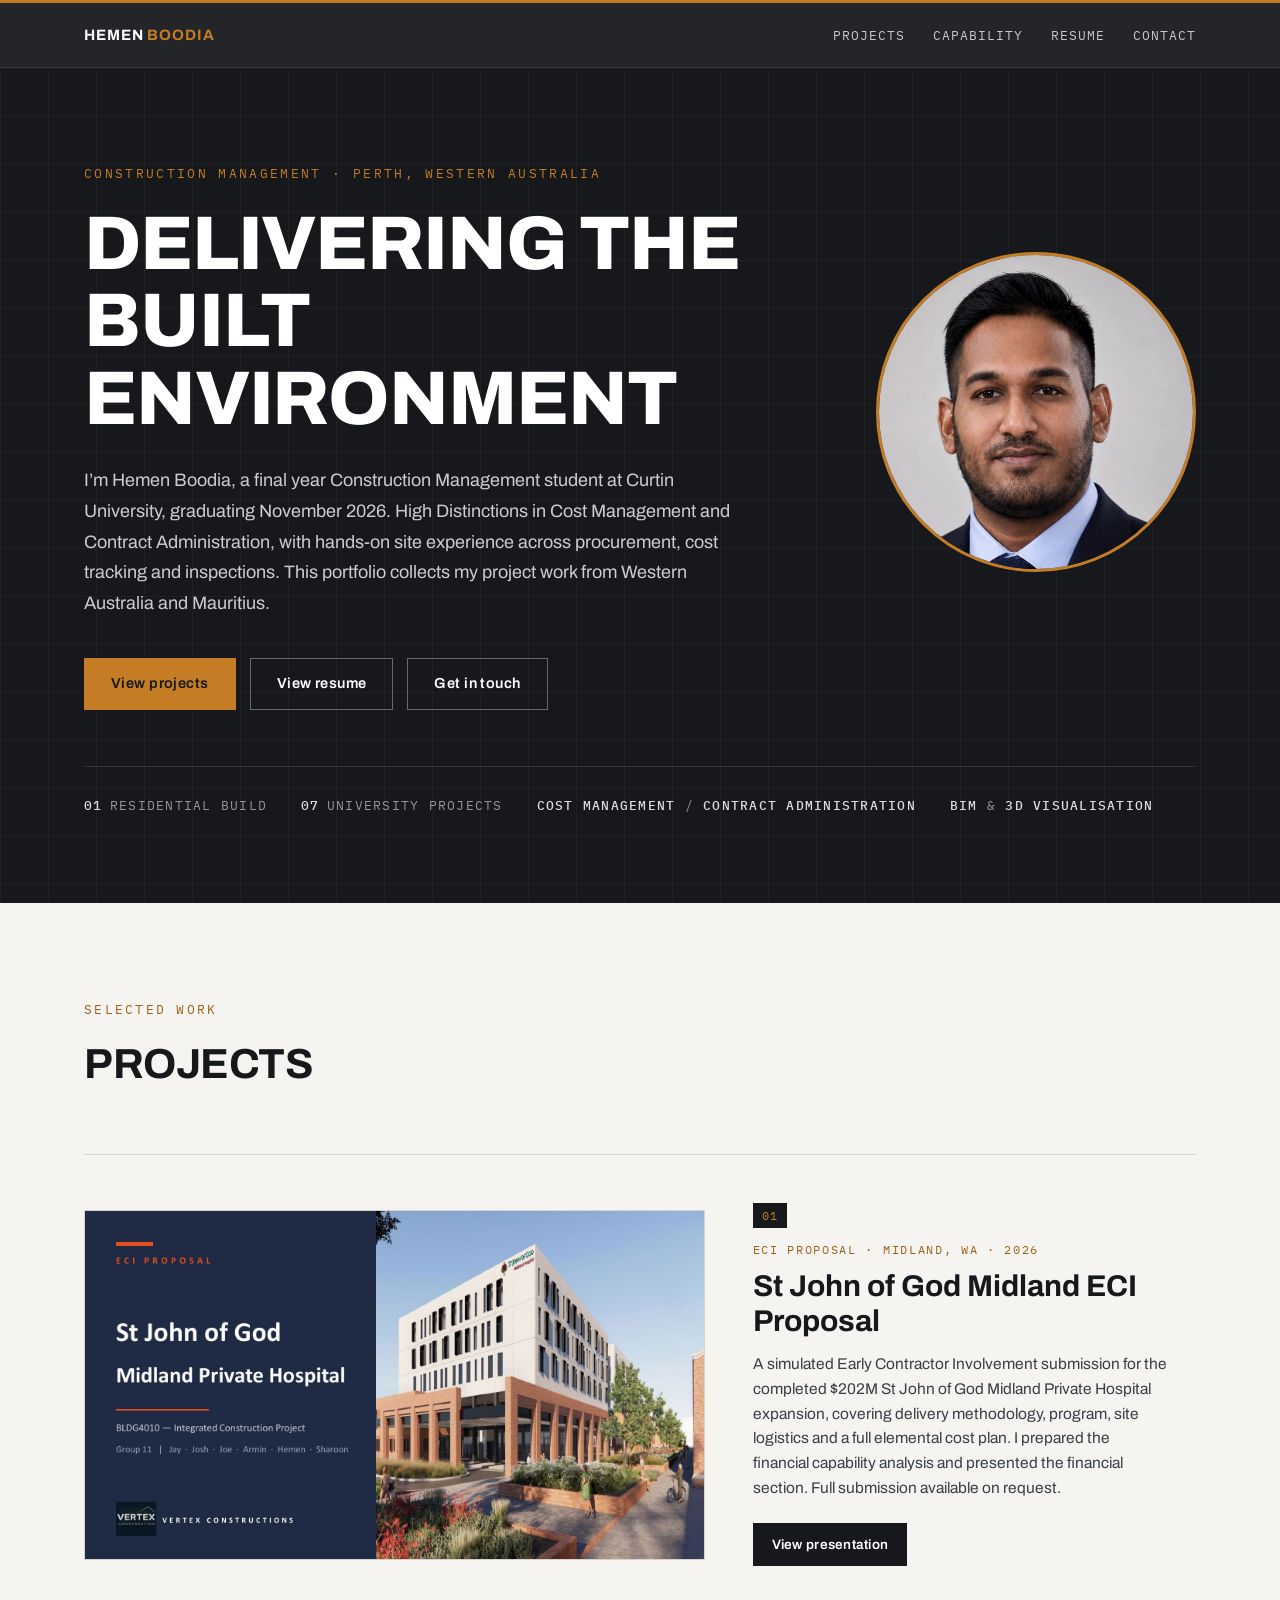
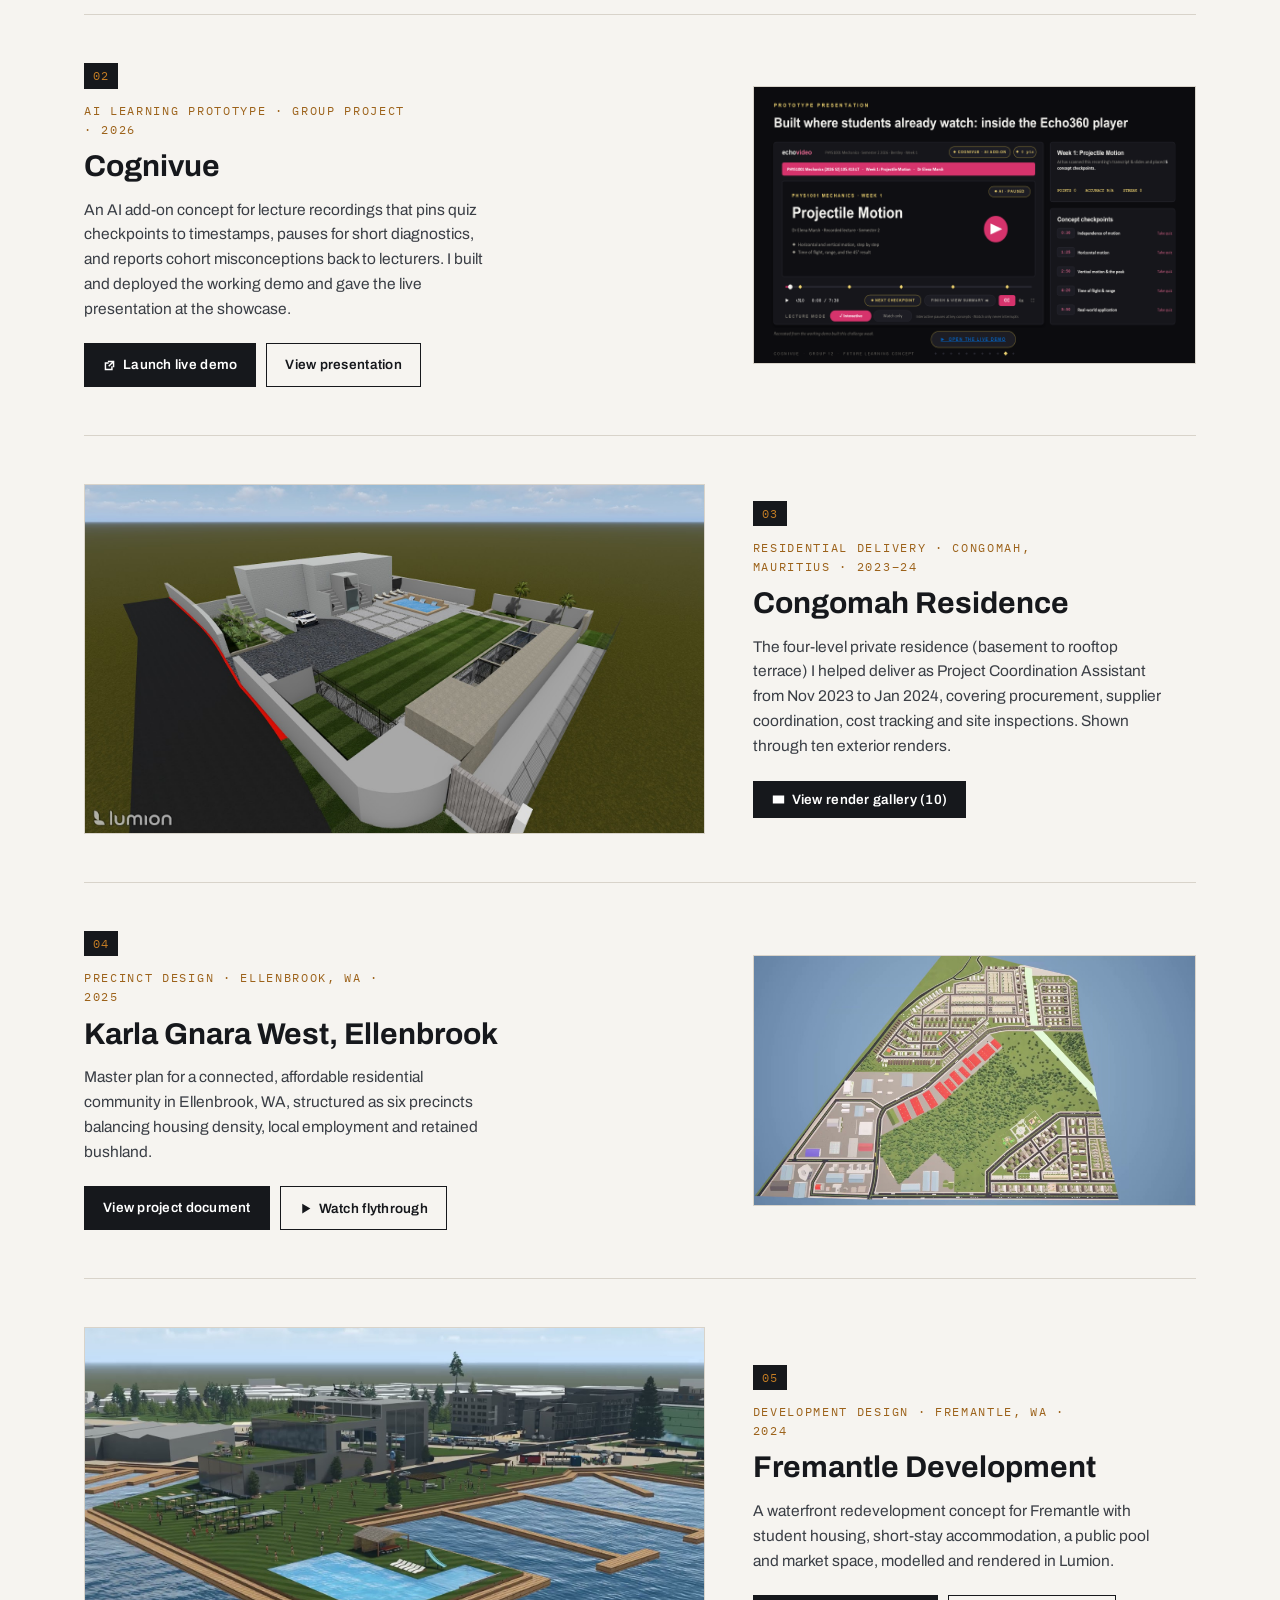
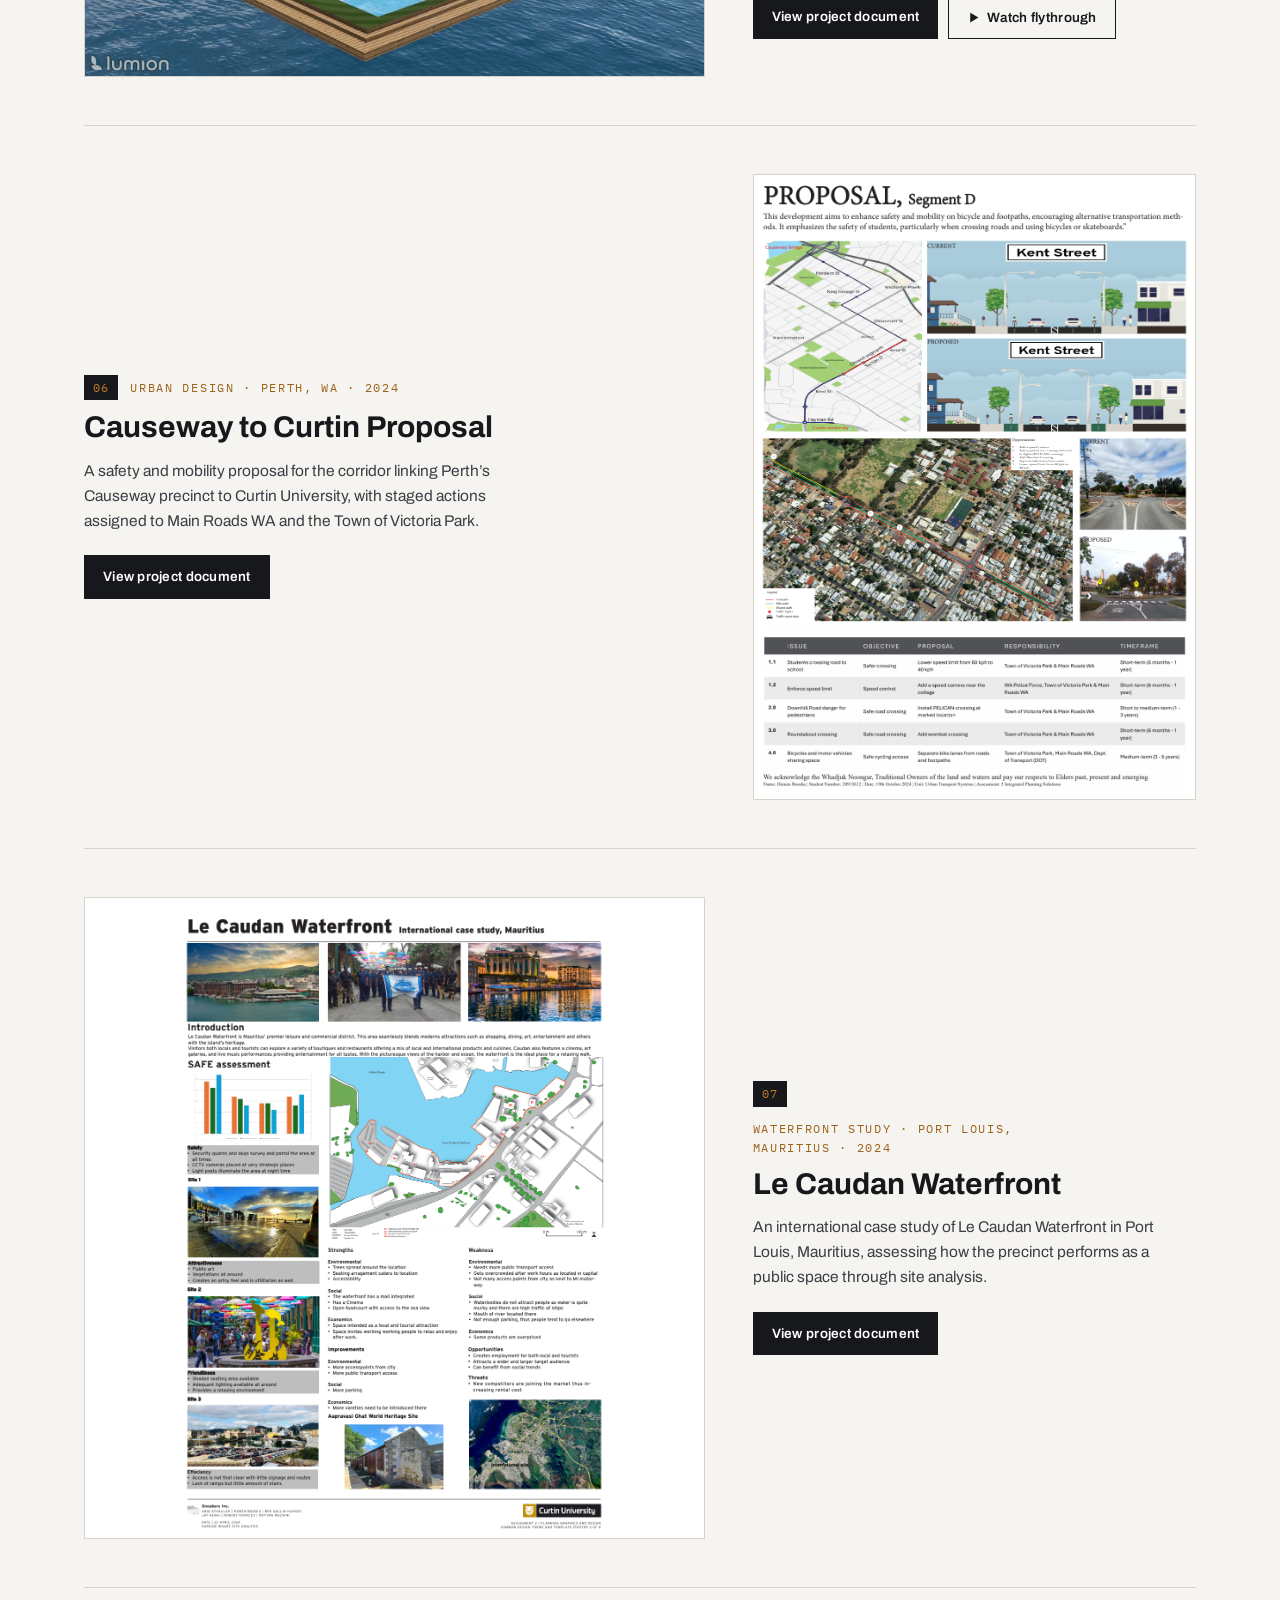
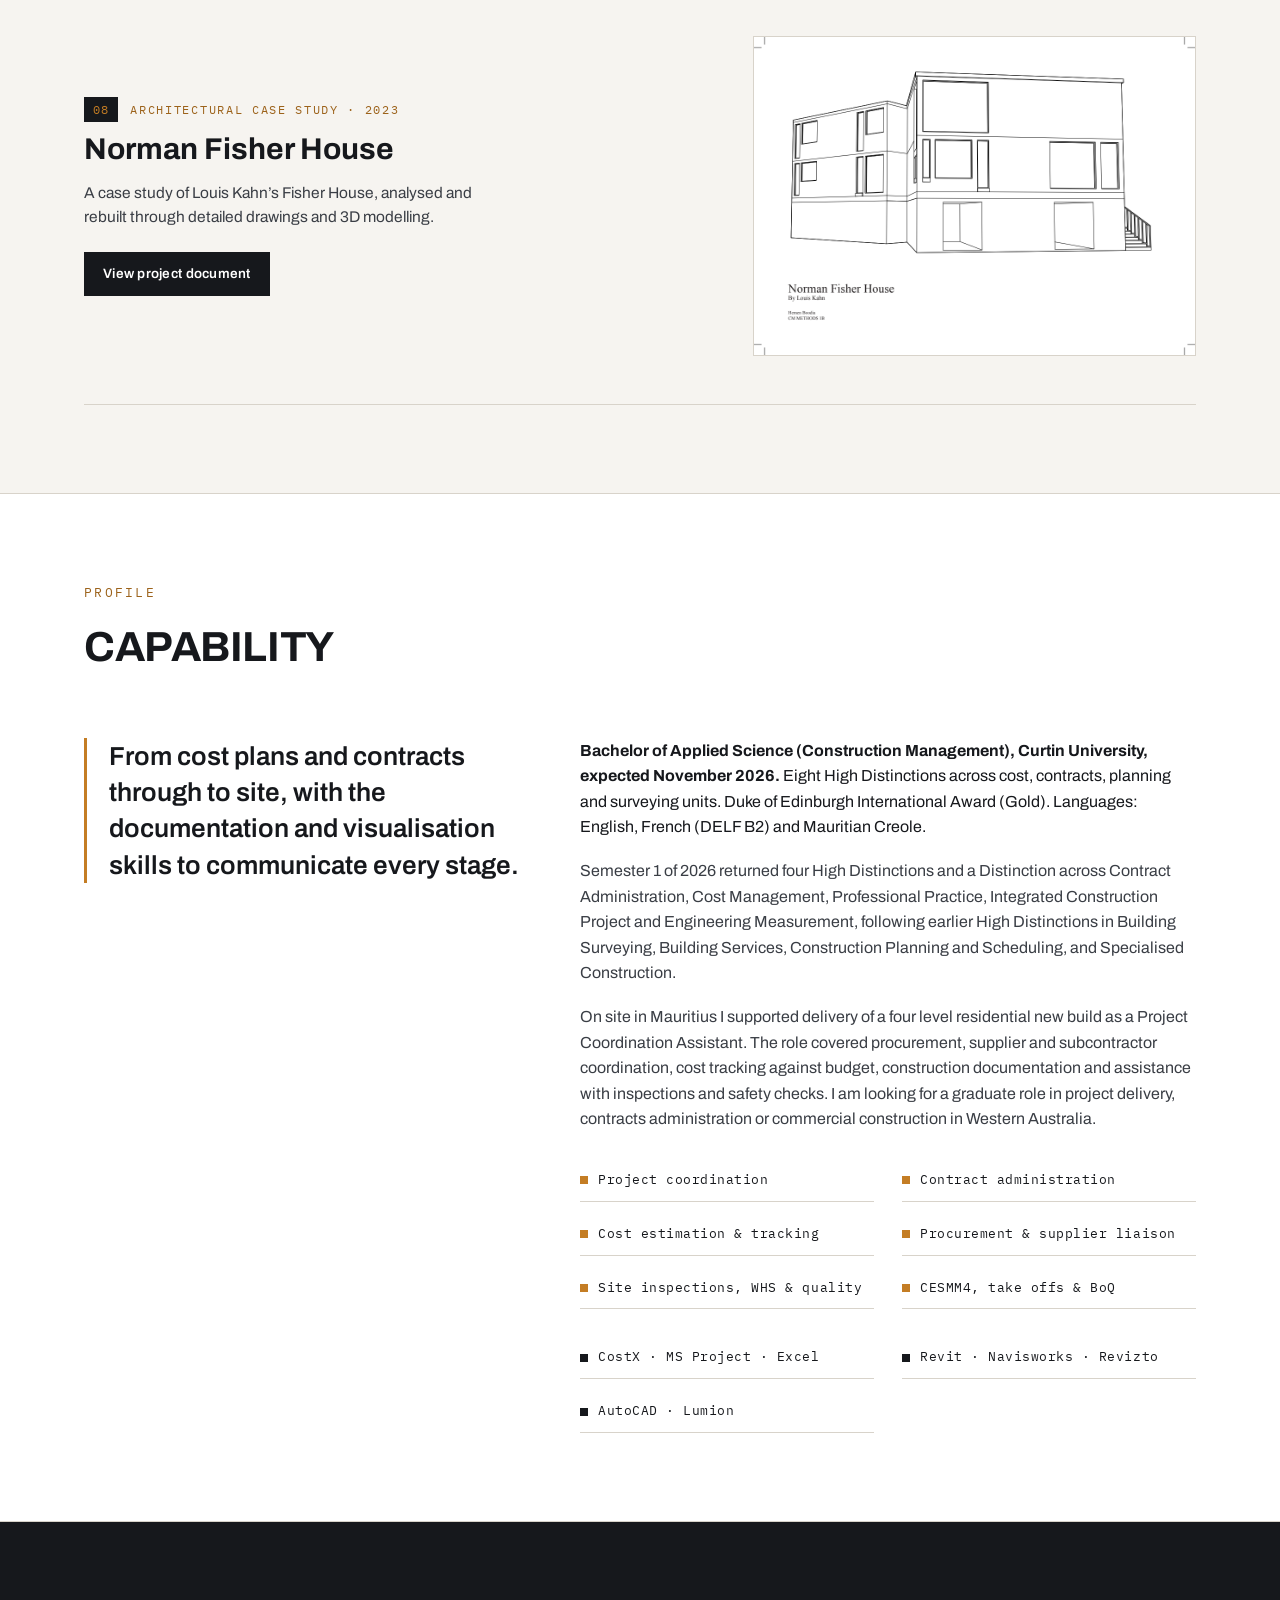
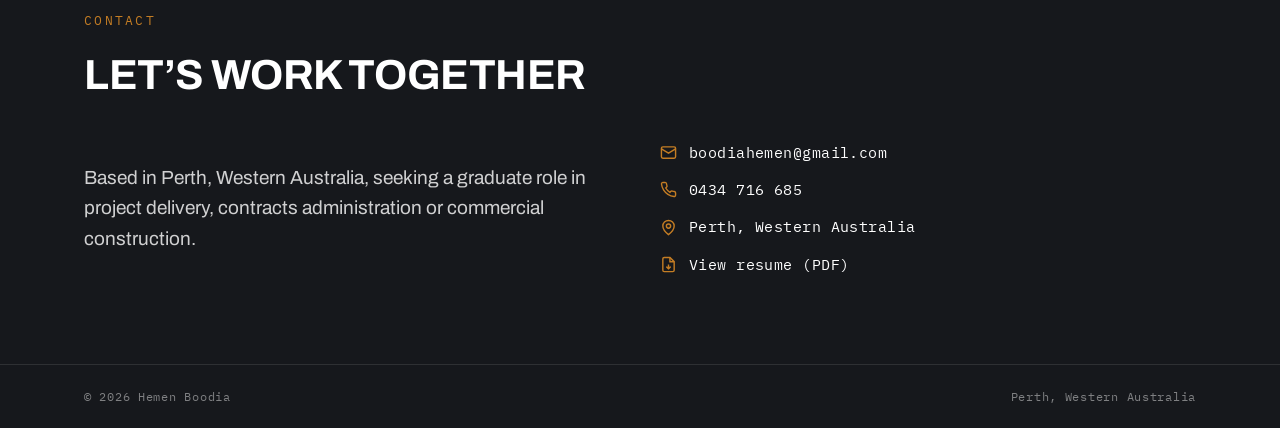
==== commit 68cd3d5a: "Add headshot to hero Co-Authored-By: Claude Fable 5 <noreply@anthropic.com>" ====
--- a/index.html
+++ b/index.html
@@ -146,6 +146,37 @@
     text-transform: uppercase; color: rgba(255,255,255,0.55);
   }
   .hero .scope-row b { color: rgba(255,255,255,0.85); font-weight: 500; }
+  .hero-photo {
+    width: 160px; height: 160px;
+    border-radius: 50%;
+    object-fit: cover;
+    border: 3px solid var(--accent);
+    margin-bottom: 26px;
+  }
+  @media (min-width: 1080px) {
+    .hero .wrap {
+      display: grid;
+      grid-template-columns: minmax(0, 1fr) auto;
+      grid-template-areas:
+        "kicker kicker"
+        "headline photo"
+        "lede photo"
+        "cta cta"
+        "scope scope";
+      column-gap: 40px;
+    }
+    .hero .kicker { grid-area: kicker; }
+    .hero h1 { grid-area: headline; }
+    .hero p.lede { grid-area: lede; }
+    .hero .cta-row { grid-area: cta; }
+    .hero .scope-row { grid-area: scope; }
+    .hero-photo {
+      grid-area: photo;
+      width: 320px; height: 320px;
+      align-self: center; justify-self: end;
+      margin-bottom: 0;
+    }
+  }
   @media (max-width: 400px) {
     .hero { padding: 72px 0 64px; }
     .hero h1 { font-size: 36px; }
@@ -439,6 +470,7 @@
   <!-- ============ HERO ============ -->
   <section class="hero" aria-label="Introduction">
     <div class="wrap">
+      <img class="hero-photo" src="assets/hemen-boodia.jpg" alt="Hemen Boodia" width="600" height="600">
       <p class="kicker">Construction Management &middot; Perth, Western Australia</p>
       <h1>Delivering the<br>built environment</h1>
       <p class="lede">
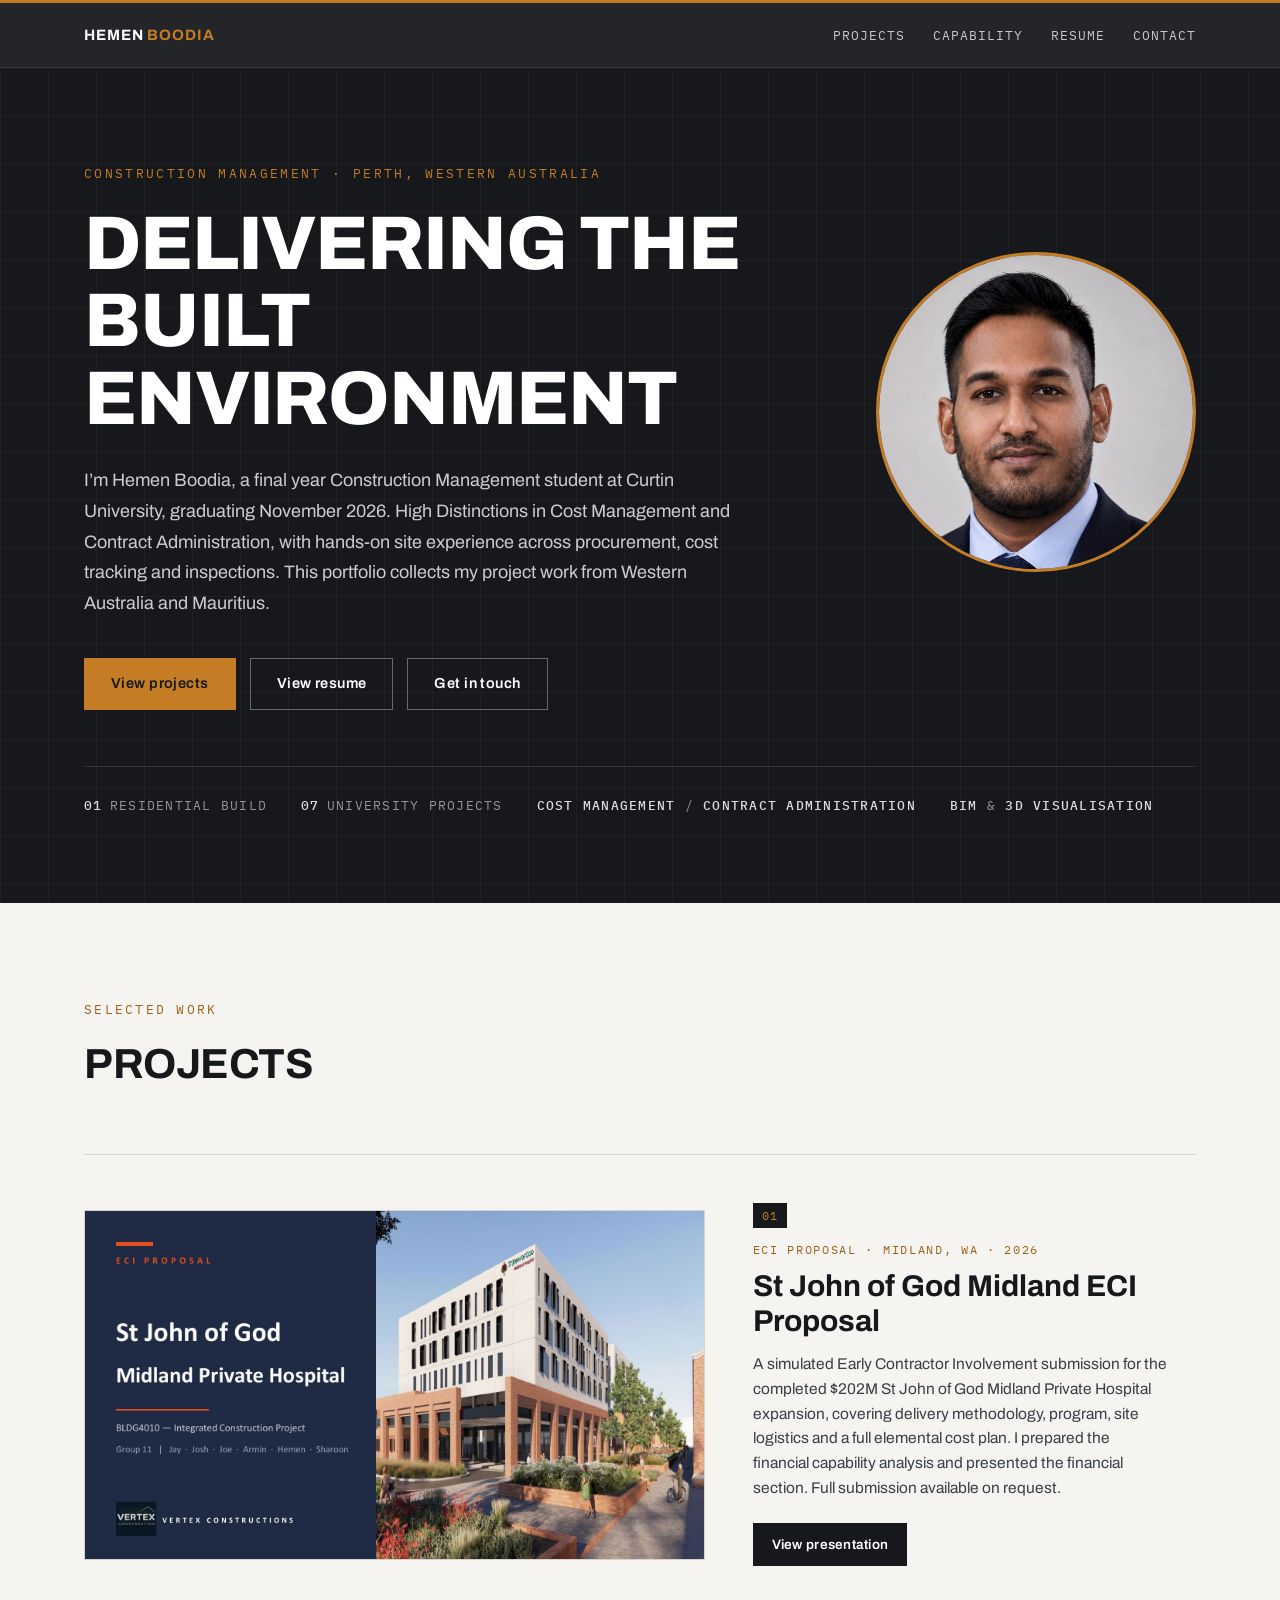
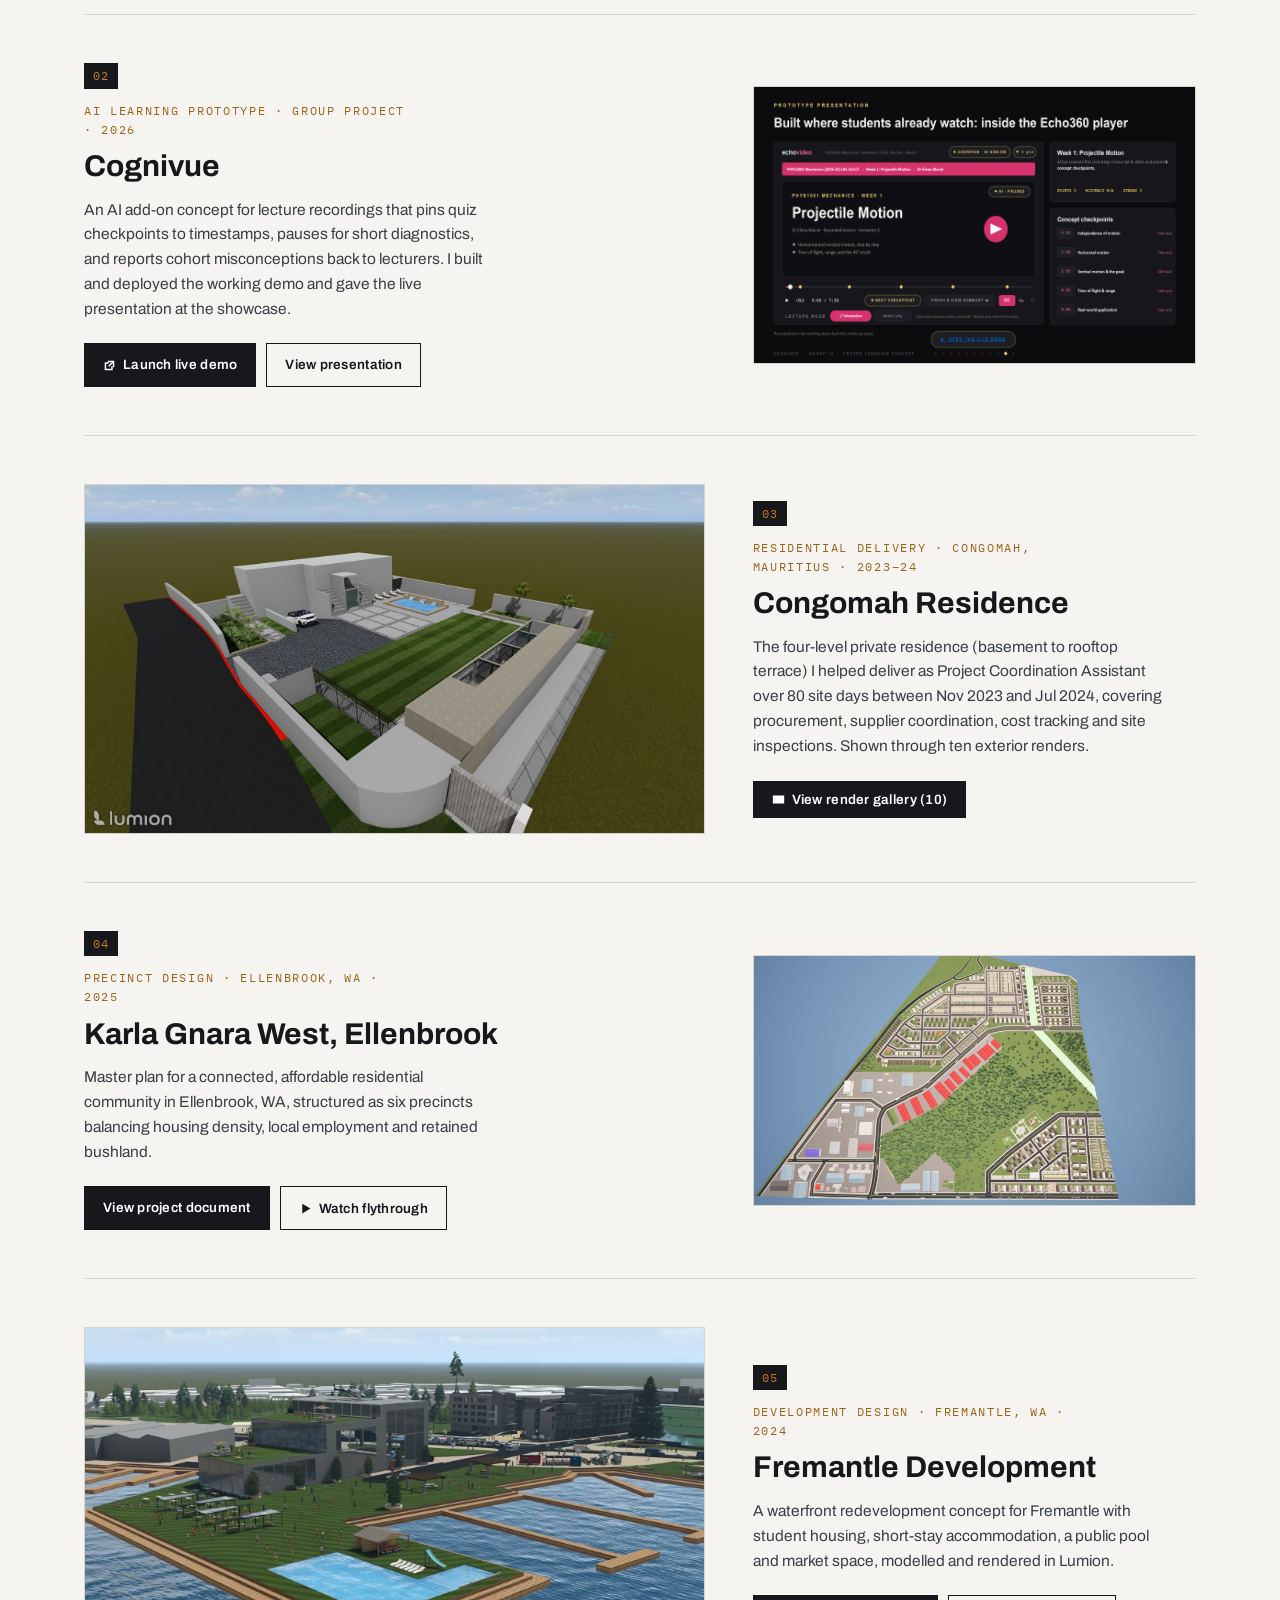
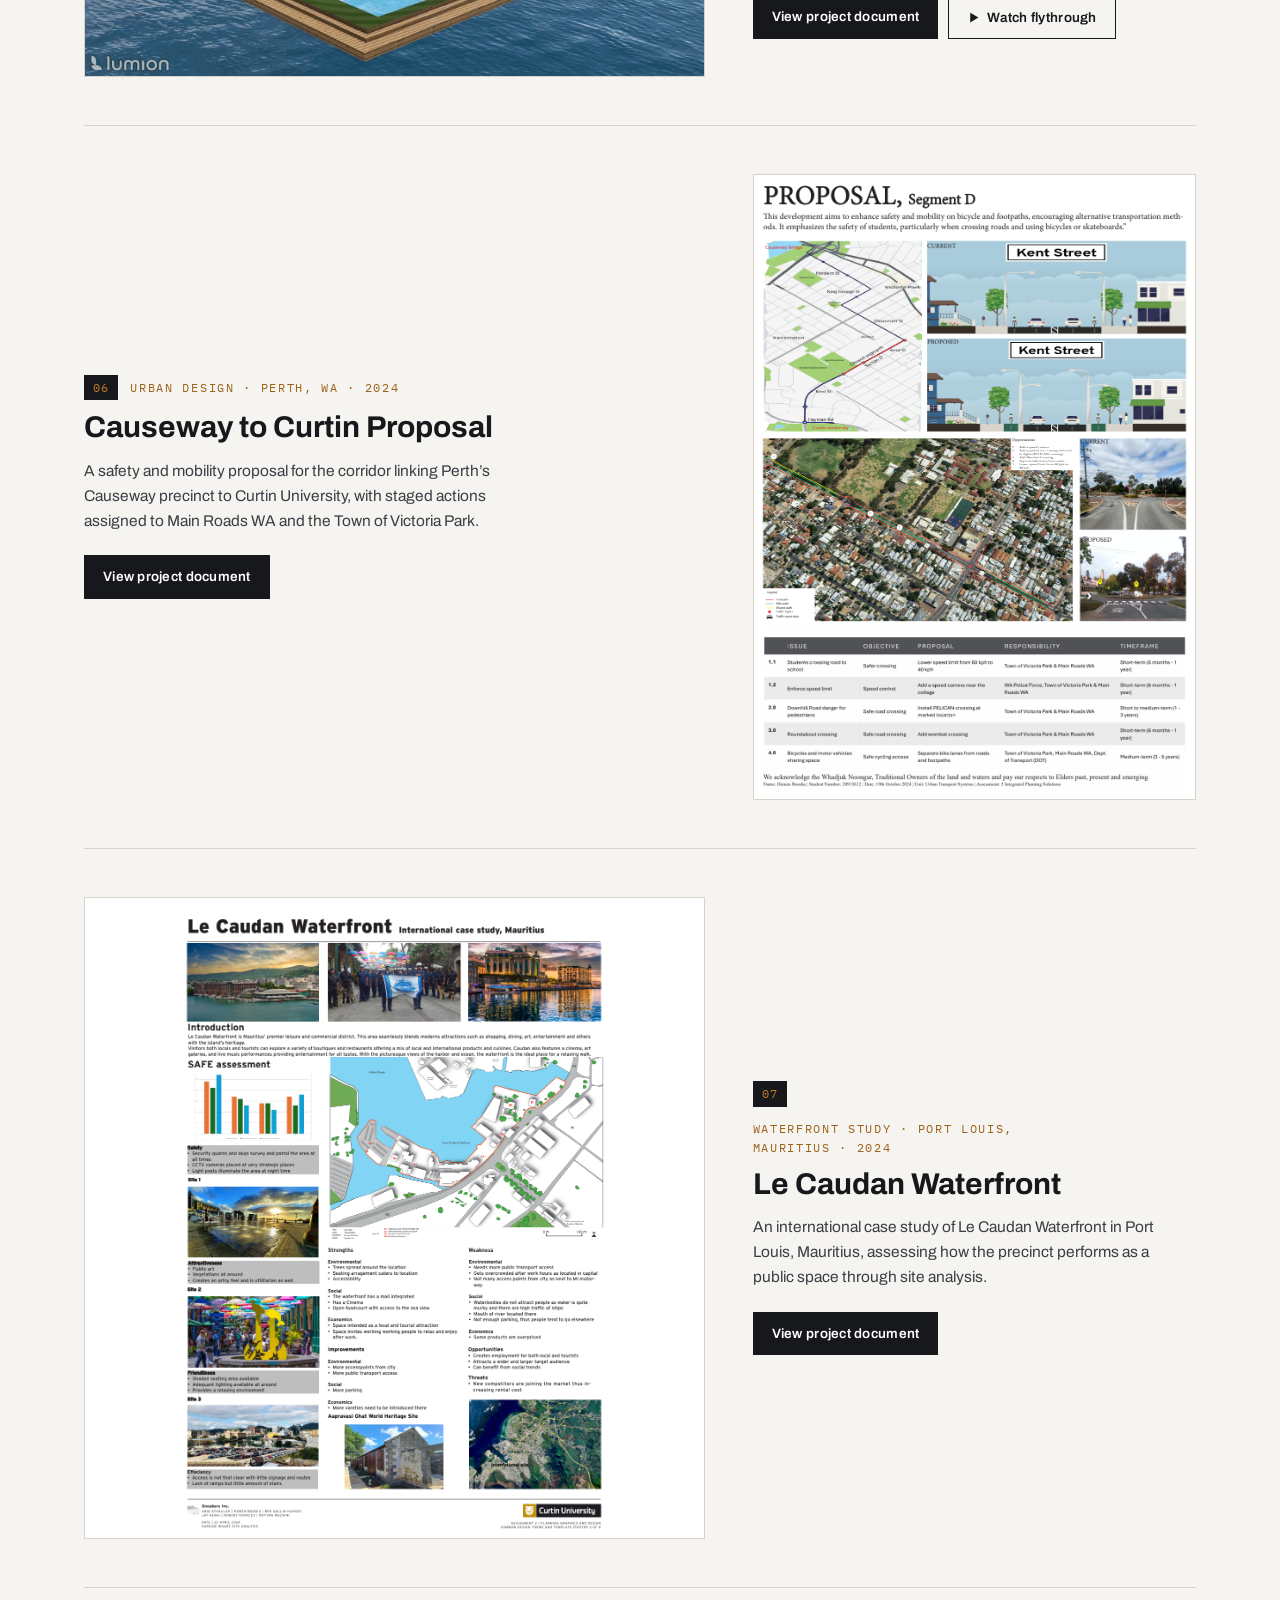
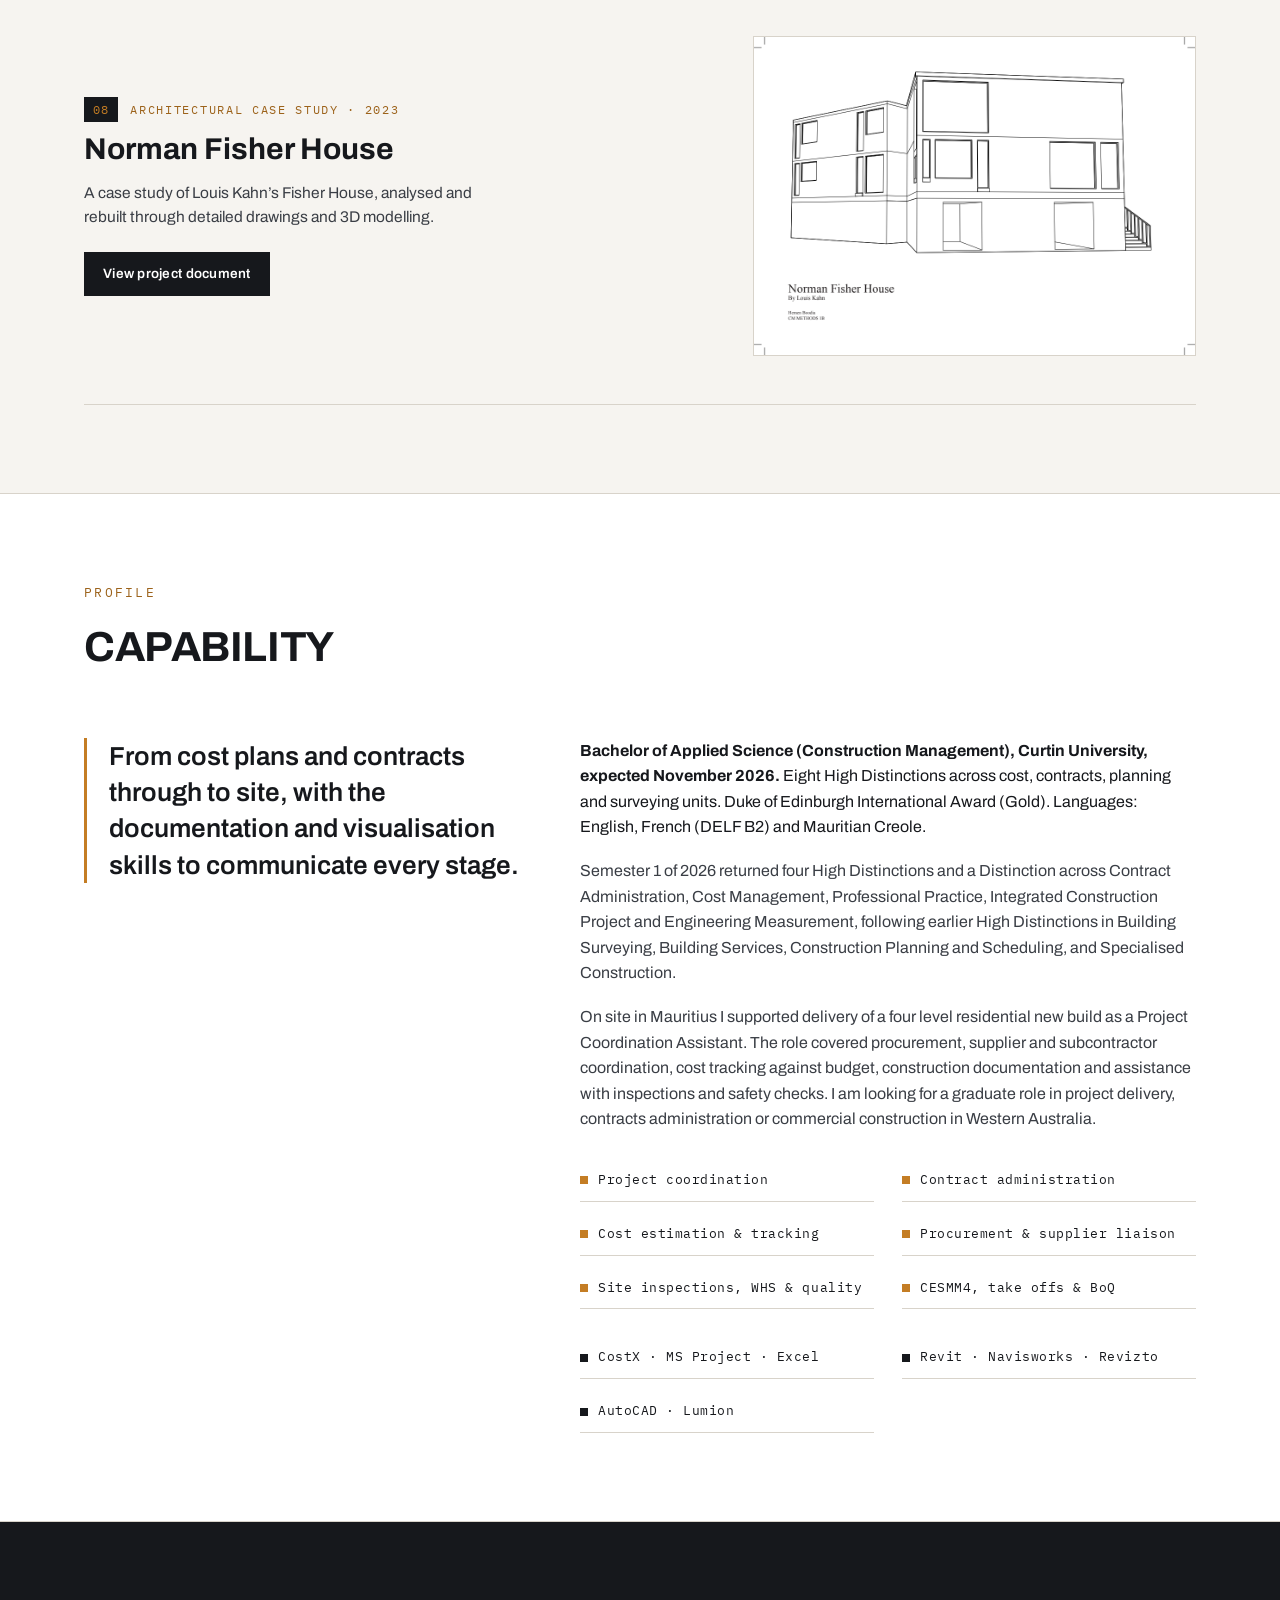
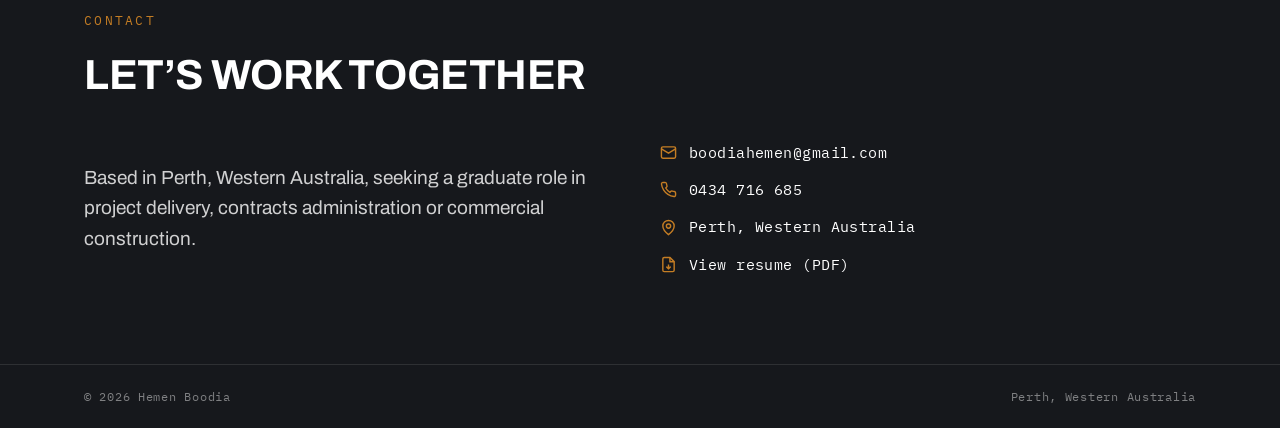
==== commit c98a4209: "Update resume PDF and Congomah Residence site dates Co-Authored-By: Claude Fable 5.1 <noreply@anthro" ====
--- a/index.html
+++ b/index.html
@@ -576,7 +576,7 @@
           <p class="p-tag"><span class="p-no">03</span> Residential Delivery &middot; Congomah, Mauritius &middot; 2023&ndash;24</p>
           <h3><a class="gallery-link" href="assets/renders/congomah-01.jpg">Congomah Residence</a></h3>
           <p>The four-level private residence (basement to rooftop terrace) I helped
-             deliver as Project Coordination Assistant from Nov 2023 to Jan 2024,
+             deliver as Project Coordination Assistant over 80 site days between Nov 2023 and Jul 2024,
              covering procurement, supplier coordination, cost tracking and site
              inspections. Shown through ten exterior renders.</p>
           <div class="p-actions">
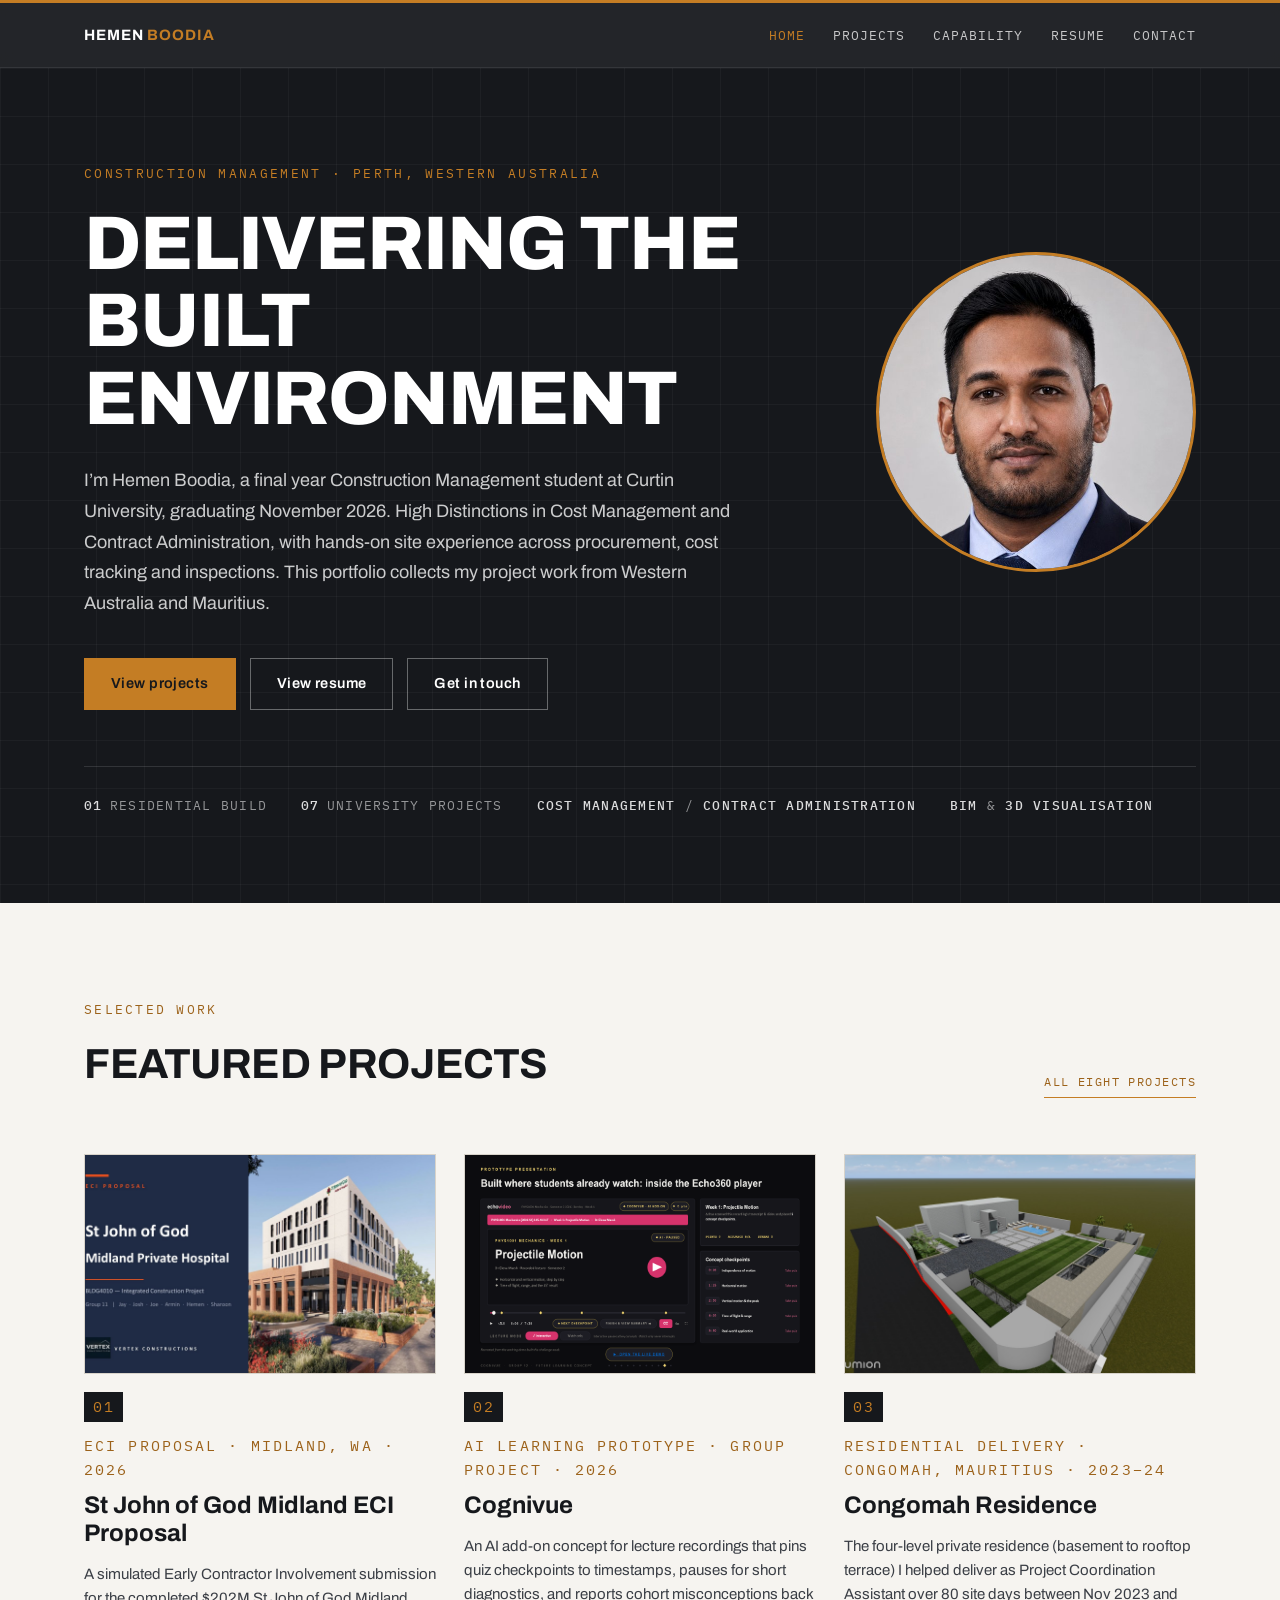
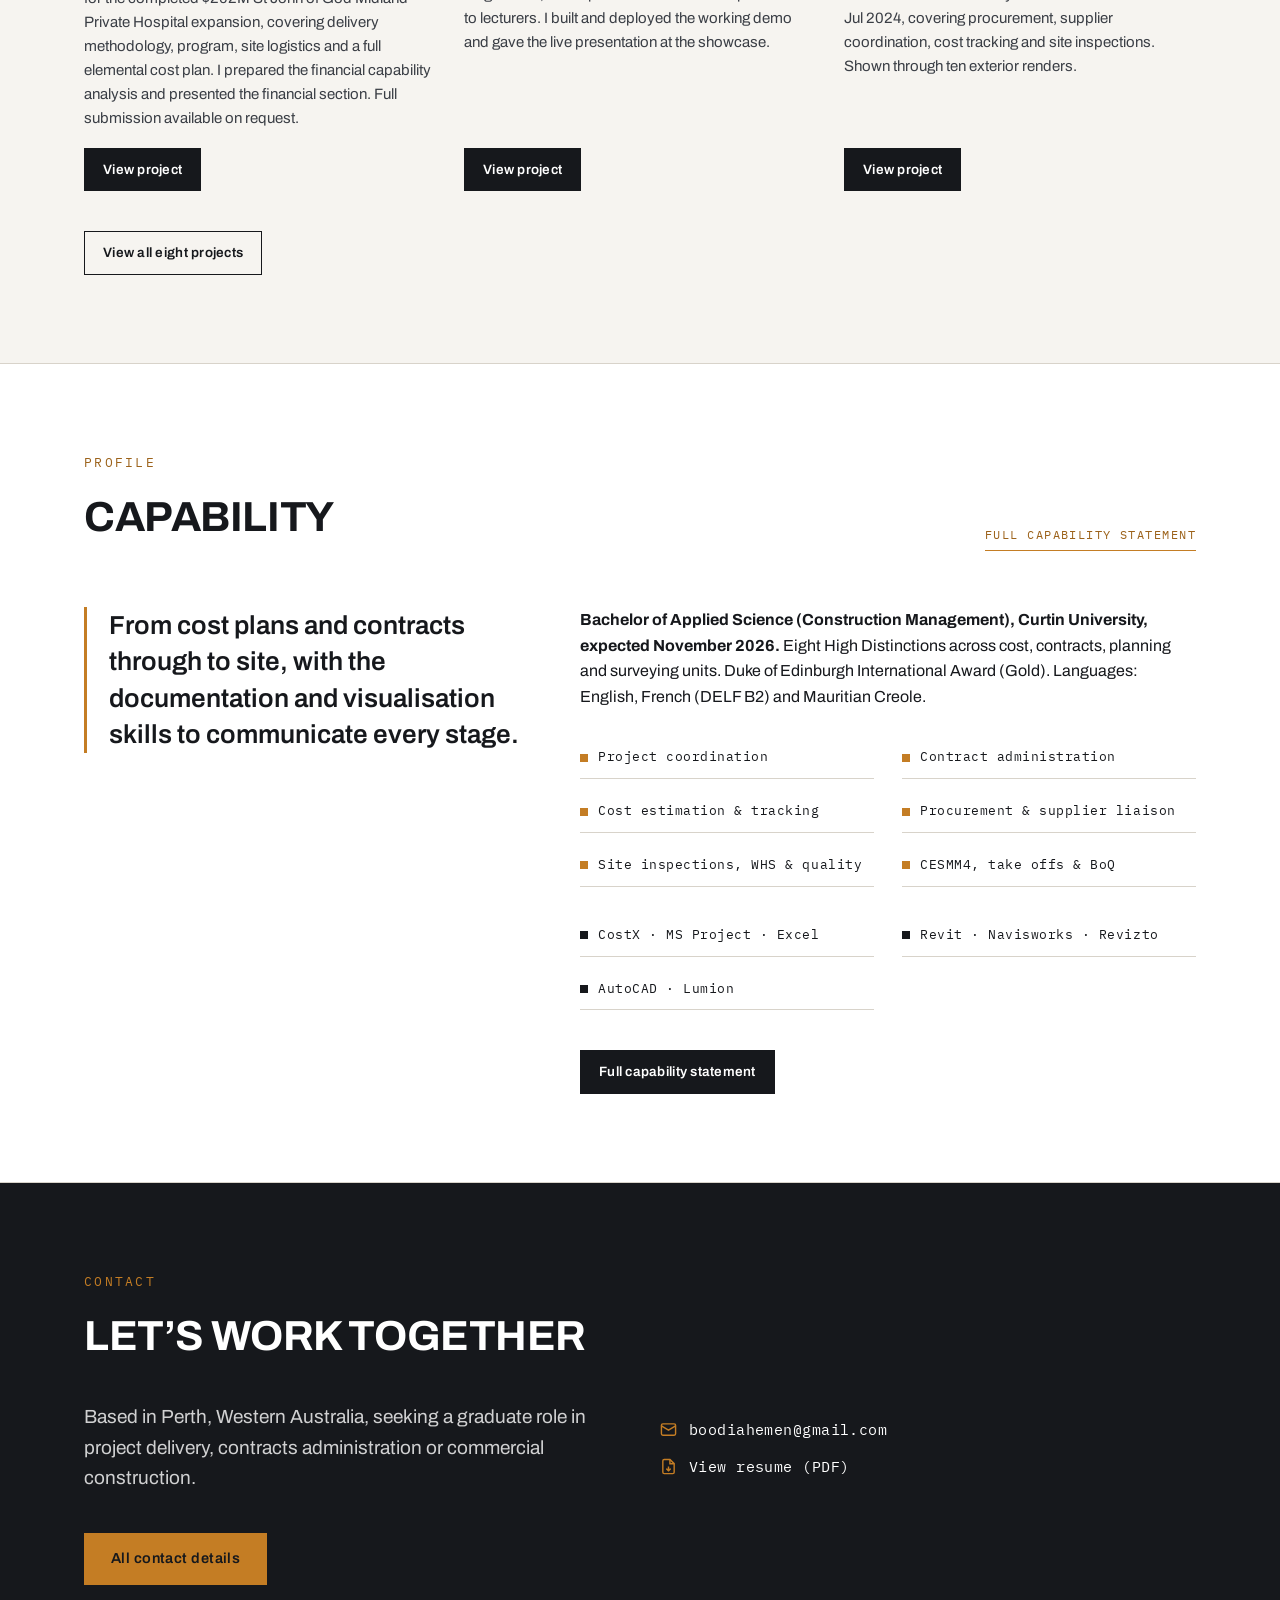
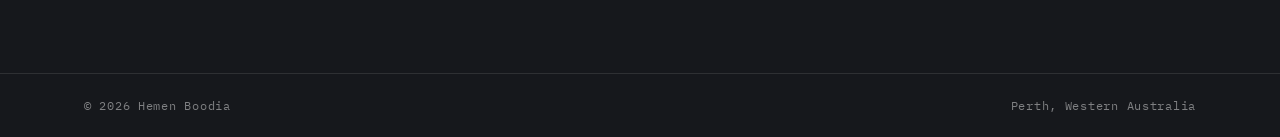
==== commit 2fbfe5c8: "Split the site into Home, Projects, Capability and Contact pages Home is now an overview: hero, thre" ====
--- a/index.html
+++ b/index.html
@@ -12,455 +12,25 @@
 <link rel="preconnect" href="https://fonts.googleapis.com">
 <link rel="preconnect" href="https://fonts.gstatic.com" crossorigin>
 <link href="https://fonts.googleapis.com/css2?family=Archivo:wght@400;500;600;700;800&family=IBM+Plex+Mono:wght@400;500&display=swap" rel="stylesheet">
-<style>
-  :root {
-    --ink: #16181c;
-    --ink-soft: #3a3e45;
-    --paper: #f6f4f0;
-    --card: #ffffff;
-    --line: #d8d3ca;
-    --accent: #c47d24;
-    --accent-dark: #9c621a;
-    --mono: "IBM Plex Mono", ui-monospace, monospace;
-    --sans: "Archivo", system-ui, -apple-system, "Segoe UI", sans-serif;
-  }
-  * { margin: 0; padding: 0; box-sizing: border-box; }
-  html { scroll-behavior: smooth; }
-  @media (prefers-reduced-motion: reduce) {
-    html { scroll-behavior: auto; }
-    *, *::before, *::after { transition: none !important; animation: none !important; }
-  }
-  body {
-    font-family: var(--sans);
-    background: var(--paper);
-    color: var(--ink);
-    line-height: 1.6;
-    -webkit-font-smoothing: antialiased;
-  }
-  img { max-width: 100%; display: block; }
-  a { color: inherit; }
-  section { scroll-margin-top: 70px; }
-
-  .wrap { max-width: 1160px; margin: 0 auto; padding: 0 24px; }
-
-  /* ---------- Nav ---------- */
-  header.nav {
-    position: sticky; top: 0; z-index: 50;
-    background: rgba(22, 24, 28, 0.94);
-    backdrop-filter: blur(8px);
-    border-bottom: 1px solid rgba(255,255,255,0.08);
-    border-top: 3px solid var(--accent);
-  }
-  .nav-inner {
-    display: flex; align-items: center; justify-content: space-between;
-    height: 64px;
-  }
-  .nav-name {
-    color: #fff; text-decoration: none;
-    font-weight: 700; letter-spacing: 0.06em; font-size: 15px;
-    text-transform: uppercase; white-space: nowrap;
-  }
-  .nav-name span { color: var(--accent); }
-  nav.links { display: flex; gap: 28px; }
-  nav.links a {
-    color: rgba(255,255,255,0.75); text-decoration: none;
-    font-family: var(--mono); font-size: 12.5px; letter-spacing: 0.08em;
-    text-transform: uppercase;
-    transition: color 0.15s;
-  }
-  nav.links a:hover, nav.links a:focus-visible { color: var(--accent); }
-  .nav-toggle {
-    display: none;
-    width: 44px; height: 44px; flex: none;
-    background: none; border: 1px solid rgba(255,255,255,0.35);
-    cursor: pointer; padding: 0;
-    align-items: center; justify-content: center; flex-direction: column; gap: 5px;
-  }
-  .nav-toggle span { display: block; width: 20px; height: 2px; background: #fff; transition: transform 0.2s, opacity 0.2s; }
-  .nav-toggle:hover, .nav-toggle:focus-visible { border-color: var(--accent); }
-  .nav-toggle[aria-expanded="true"] span:nth-child(1) { transform: translateY(7px) rotate(45deg); }
-  .nav-toggle[aria-expanded="true"] span:nth-child(2) { opacity: 0; }
-  .nav-toggle[aria-expanded="true"] span:nth-child(3) { transform: translateY(-7px) rotate(-45deg); }
-  @media (max-width: 680px) {
-    .wrap { padding: 0 18px; }
-    .nav-toggle { display: flex; }
-    nav.links {
-      display: none;
-      position: absolute; top: 100%; left: 0; right: 0;
-      flex-direction: column; gap: 0;
-      background: rgba(22, 24, 28, 0.98);
-      border-bottom: 1px solid rgba(255,255,255,0.15);
-      padding: 4px 0 10px;
-    }
-    nav.links.open { display: flex; }
-    nav.links a {
-      font-size: 14px; letter-spacing: 0.08em;
-      padding: 15px 24px;
-      border-top: 1px solid rgba(255,255,255,0.08);
-    }
-    nav.links a:first-child { border-top: none; }
-  }
-
-  /* ---------- Hero ---------- */
-  .hero {
-    background:
-      linear-gradient(rgba(255,255,255,0.035) 1px, transparent 1px),
-      linear-gradient(90deg, rgba(255,255,255,0.035) 1px, transparent 1px),
-      var(--ink);
-    background-size: 48px 48px, 48px 48px, auto;
-    color: #fff;
-    padding: 96px 0 88px;
-  }
-  .hero .kicker {
-    font-family: var(--mono); font-size: 13px; letter-spacing: 0.18em;
-    text-transform: uppercase; color: var(--accent); margin-bottom: 20px;
-  }
-  .hero h1 {
-    font-size: clamp(42px, 7vw, 76px);
-    font-weight: 800; line-height: 1.02; letter-spacing: -0.015em;
-    text-transform: uppercase;
-    max-width: 800px;
-  }
-  .hero p.lede {
-    margin-top: 28px; max-width: 660px;
-    font-size: 18px; color: rgba(255,255,255,0.78); line-height: 1.7;
-  }
-  .hero .cta-row { margin-top: 40px; display: flex; gap: 14px; flex-wrap: wrap; }
-  .btn {
-    display: inline-flex; align-items: center; gap: 8px;
-    padding: 13px 26px; text-decoration: none;
-    font-weight: 600; font-size: 14.5px; letter-spacing: 0.03em;
-    border: 1px solid transparent; cursor: pointer;
-    transition: background 0.15s, color 0.15s, border-color 0.15s;
-  }
-  .btn-solid { background: var(--accent); color: #16181c; }
-  .btn-solid:hover, .btn-solid:focus-visible { background: #d99334; }
-  .btn-ghost { border-color: rgba(255,255,255,0.35); color: #fff; }
-  .btn-ghost:hover, .btn-ghost:focus-visible { border-color: var(--accent); color: var(--accent); }
-
-  .hero .scope-row {
-    margin-top: 56px; padding-top: 28px;
-    border-top: 1px solid rgba(255,255,255,0.12);
-    display: flex; flex-wrap: wrap; gap: 10px 34px;
-    font-family: var(--mono); font-size: 12.5px; letter-spacing: 0.1em;
-    text-transform: uppercase; color: rgba(255,255,255,0.55);
-  }
-  .hero .scope-row b { color: rgba(255,255,255,0.85); font-weight: 500; }
-  .hero-photo {
-    width: 160px; height: 160px;
-    border-radius: 50%;
-    object-fit: cover;
-    border: 3px solid var(--accent);
-    margin-bottom: 26px;
-  }
-  @media (min-width: 1080px) {
-    .hero .wrap {
-      display: grid;
-      grid-template-columns: minmax(0, 1fr) auto;
-      grid-template-areas:
-        "kicker kicker"
-        "headline photo"
-        "lede photo"
-        "cta cta"
-        "scope scope";
-      column-gap: 40px;
-    }
-    .hero .kicker { grid-area: kicker; }
-    .hero h1 { grid-area: headline; }
-    .hero p.lede { grid-area: lede; }
-    .hero .cta-row { grid-area: cta; }
-    .hero .scope-row { grid-area: scope; }
-    .hero-photo {
-      grid-area: photo;
-      width: 320px; height: 320px;
-      align-self: center; justify-self: end;
-      margin-bottom: 0;
-    }
-  }
-  @media (max-width: 400px) {
-    .hero { padding: 72px 0 64px; }
-    .hero h1 { font-size: 36px; }
-  }
-
-  /* ---------- Section shells ---------- */
-  section.block { padding: 88px 0; }
-  .sec-head { margin-bottom: 56px; }
-  .sec-head .kicker {
-    font-family: var(--mono); font-size: 12.5px; letter-spacing: 0.18em;
-    text-transform: uppercase; color: var(--accent-dark); margin-bottom: 12px;
-  }
-  .sec-head h2 {
-    font-size: clamp(28px, 4vw, 42px); font-weight: 700;
-    letter-spacing: -0.01em; text-transform: uppercase;
-  }
-
-  /* ---------- Projects ---------- */
-  #projects { padding-top: 96px; }
-  .project {
-    display: grid; grid-template-columns: 7fr 5fr; gap: 48px;
-    align-items: center;
-    padding: 48px 0;
-    border-top: 1px solid var(--line);
-  }
-  .project:last-of-type { border-bottom: 1px solid var(--line); }
-  .project.flip .p-media { order: 2; }
-  .project.flip .p-body { order: 1; }
-  @media (max-width: 860px) {
-    .project { grid-template-columns: 1fr; gap: 24px; }
-    .project.flip .p-media { order: 0; }
-    .project.flip .p-body { order: 1; }
-  }
-  .p-media {
-    position: relative; overflow: hidden; background: #e8e4dc;
-    border: 1px solid var(--line);
-  }
-  .p-media a.media-link { display: block; }
-  .p-media a.media-link:focus-visible { outline: 3px solid var(--accent); outline-offset: -3px; }
-  .p-media img {
-    width: 100%; aspect-ratio: 16 / 10; object-fit: cover; object-position: top;
-    transition: transform 0.35s ease;
-  }
-  .p-media.wide img { aspect-ratio: 16 / 9; }
-  .p-media.doc { background: #fff; }
-  .p-media.doc img {
-    aspect-ratio: auto; height: auto; max-height: 640px;
-    object-fit: contain; object-position: center top;
-  }
-  .project:hover .p-media img { transform: scale(1.025); }
-  .project:hover .p-media.doc img { transform: none; }
-  .p-body .p-tag {
-    font-family: var(--mono); font-size: 12px; letter-spacing: 0.14em;
-    text-transform: uppercase; color: var(--accent-dark); margin-bottom: 10px;
-    display: flex; align-items: center; gap: 12px; flex-wrap: wrap;
-  }
-  .p-tag .p-no {
-    background: var(--ink); color: var(--accent);
-    padding: 3px 9px; letter-spacing: 0.1em; flex: none;
-  }
-  .p-body h3 {
-    font-size: clamp(22px, 2.6vw, 30px); font-weight: 700; line-height: 1.15;
-    margin-bottom: 14px;
-  }
-  .p-body h3 a { text-decoration: none; transition: color 0.15s; }
-  .p-body h3 a:hover, .p-body h3 a:focus-visible { color: var(--accent-dark); }
-  .p-body p { color: var(--ink-soft); font-size: 15.5px; max-width: 46ch; }
-  .p-actions { margin-top: 22px; display: flex; flex-wrap: wrap; gap: 10px; }
-  .p-btn {
-    display: inline-flex; align-items: center; gap: 7px;
-    font-size: 13.5px; font-weight: 600; letter-spacing: 0.02em;
-    padding: 10px 18px; text-decoration: none; cursor: pointer;
-    border: 1px solid var(--ink); color: var(--ink); background: transparent;
-    font-family: var(--sans);
-    transition: background 0.15s, color 0.15s;
-  }
-  .p-btn:hover, .p-btn:focus-visible { background: var(--ink); color: #fff; }
-  .p-btn.primary { background: var(--ink); color: #fff; }
-  .p-btn.primary:hover, .p-btn.primary:focus-visible { background: var(--accent-dark); border-color: var(--accent-dark); }
-  .p-btn svg { flex: none; }
-
-  /* ---------- About ---------- */
-  #about { background: #fff; border-top: 1px solid var(--line); border-bottom: 1px solid var(--line); }
-  .about-grid { display: grid; grid-template-columns: 5fr 7fr; gap: 56px; align-items: start; }
-  @media (max-width: 860px) { .about-grid { grid-template-columns: 1fr; gap: 28px; } }
-  .about-grid .lead {
-    font-size: clamp(20px, 2.4vw, 26px); font-weight: 600; line-height: 1.4;
-    border-left: 3px solid var(--accent); padding-left: 22px;
-  }
-  .about-copy p { color: var(--ink-soft); margin-bottom: 18px; font-size: 16px; }
-  .about-copy p.edu { color: var(--ink); }
-  .cap-list {
-    margin-top: 28px; display: grid; grid-template-columns: 1fr 1fr; gap: 12px 28px;
-    list-style: none;
-  }
-  @media (max-width: 560px) { .cap-list { grid-template-columns: 1fr; } }
-  .cap-list li {
-    font-family: var(--mono); font-size: 13px; letter-spacing: 0.04em;
-    padding: 10px 0; border-bottom: 1px solid var(--line);
-    display: flex; align-items: center; gap: 10px;
-  }
-  .cap-list li::before { content: ""; width: 8px; height: 8px; background: var(--accent); flex: none; }
-  .cap-list.soft li::before { background: var(--ink); }
-
-  /* ---------- Contact ---------- */
-  #contact { background: var(--ink); color: #fff; }
-  #contact .sec-head .kicker { color: var(--accent); }
-  #contact .sec-head { margin-bottom: 32px; }
-  .contact-grid { display: flex; flex-wrap: wrap; gap: 20px 56px; align-items: center; }
-  .contact-grid p.big { font-size: 19px; color: rgba(255,255,255,0.8); max-width: 520px; }
-  .contact-items { display: flex; flex-direction: column; gap: 14px; }
-  .contact-items a, .contact-items span {
-    font-family: var(--mono); font-size: 14.5px; letter-spacing: 0.03em;
-    color: #fff; text-decoration: none;
-    display: inline-flex; align-items: center; gap: 12px;
-  }
-  .contact-items a:hover, .contact-items a:focus-visible { color: var(--accent); }
-  .contact-items svg { color: var(--accent); flex: none; }
-
-  footer {
-    background: var(--ink); color: rgba(255,255,255,0.45);
-    border-top: 1px solid rgba(255,255,255,0.1);
-    padding: 22px 0; font-family: var(--mono); font-size: 12px; letter-spacing: 0.06em;
-  }
-  footer .wrap { display: flex; justify-content: space-between; flex-wrap: wrap; gap: 8px; }
-
-  /* ---------- Modals ---------- */
-  .modal {
-    position: fixed; inset: 0; z-index: 100;
-    background: rgba(10, 11, 13, 0.92);
-    display: none; align-items: center; justify-content: center;
-    padding: 4vh 4vw;
-    overflow-y: auto;
-    overscroll-behavior: contain;
-  }
-  .modal.open { display: flex; }
-  .modal-box { width: min(1100px, 100%); margin: auto; }
-  .gallery-main img { max-height: 72vh; }
-  .modal-top {
-    display: flex; justify-content: space-between; align-items: center;
-    margin-bottom: 12px; color: #fff;
-  }
-  .modal-top .m-title { font-family: var(--mono); font-size: 13px; letter-spacing: 0.1em; text-transform: uppercase; }
-  .m-close {
-    background: none; border: 1px solid rgba(255,255,255,0.4); color: #fff;
-    font-family: var(--mono); font-size: 12px; letter-spacing: 0.08em;
-    padding: 8px 16px; cursor: pointer; text-transform: uppercase;
-  }
-  .m-close:hover, .m-close:focus-visible { border-color: var(--accent); color: var(--accent); }
-  .video-frame { width: 100%; background: #000; }
-  .video-frame video {
-    display: block; width: 100%; height: auto;
-    max-height: calc(100vh - 150px);
-    max-height: calc(100dvh - 150px);
-    background: #000;
-  }
-
-  .gallery-main { position: relative; background: #000; }
-  .gallery-main img { width: 100%; aspect-ratio: 16 / 9; object-fit: contain; }
-  .g-nav {
-    position: absolute; top: 50%; transform: translateY(-50%);
-    background: rgba(22,24,28,0.8); color: #fff; border: none;
-    width: 46px; height: 46px; font-size: 20px; cursor: pointer;
-  }
-  .g-nav:hover, .g-nav:focus-visible { background: var(--accent); color: #16181c; }
-  .g-prev { left: 0; } .g-next { right: 0; }
-  .g-count {
-    position: absolute; bottom: 0; right: 0;
-    background: rgba(22,24,28,0.8); color: #fff;
-    font-family: var(--mono); font-size: 12px; padding: 6px 12px; letter-spacing: 0.08em;
-  }
-  .g-thumbs {
-    display: grid; grid-template-columns: repeat(10, 1fr); gap: 6px; margin-top: 8px;
-  }
-  @media (max-width: 700px) { .g-thumbs { grid-template-columns: repeat(5, 1fr); } }
-  .g-thumbs button {
-    padding: 0; border: 2px solid transparent; cursor: pointer; background: none;
-    opacity: 0.55; transition: opacity 0.15s;
-  }
-  .g-thumbs button img { aspect-ratio: 16 / 9; object-fit: cover; width: 100%; }
-  .g-thumbs button.active, .g-thumbs button:hover { opacity: 1; border-color: var(--accent); }
-
-  /* ---------- Document viewer ---------- */
-  .doc-viewer {
-    position: fixed; top: 0; left: 0; width: 100%;
-    height: 100vh; height: 100dvh;
-    z-index: 200;
-    background: #101114;
-    display: none; flex-direction: column;
-  }
-  .doc-viewer.open { display: flex; }
-  .dv-bar {
-    flex: none;
-    display: flex; justify-content: space-between; align-items: center; gap: 16px;
-    padding: 12px 18px;
-    background: rgba(22, 24, 28, 0.98);
-    border-bottom: 1px solid rgba(255,255,255,0.12);
-    color: #fff;
-  }
-  .dv-title {
-    font-family: var(--mono); font-size: 12.5px; letter-spacing: 0.1em;
-    text-transform: uppercase;
-    overflow-wrap: anywhere;
-  }
-  .dv-tools { display: flex; gap: 8px; flex: none; }
-  .dv-zoom, .dv-close {
-    flex: none;
-    background: none; border: 1px solid rgba(255,255,255,0.4); color: #fff;
-    width: 44px; height: 44px; font-size: 18px; line-height: 1;
-    cursor: pointer;
-  }
-  .dv-zoom:hover, .dv-zoom:focus-visible,
-  .dv-close:hover, .dv-close:focus-visible { border-color: var(--accent); color: var(--accent); }
-  .dv-scroll {
-    flex: 1; overflow: auto; -webkit-overflow-scrolling: touch;
-    overscroll-behavior: contain;
-    padding: 24px 12px 100px;
-  }
-  .dv-dl {
-    position: absolute; left: 50%; transform: translateX(-50%);
-    bottom: calc(16px + env(safe-area-inset-bottom, 0px));
-    background: rgba(22, 24, 28, 0.95); color: #fff;
-    border: 1px solid rgba(255,255,255,0.4);
-    font-family: var(--mono); font-size: 11.5px; letter-spacing: 0.08em;
-    text-transform: uppercase; white-space: nowrap;
-    padding: 9px 16px; text-decoration: none;
-    display: inline-flex; align-items: center; gap: 8px;
-  }
-  .dv-dl:hover, .dv-dl:focus-visible { border-color: var(--accent); color: var(--accent); }
-  .dv-dl[hidden] { display: none; }
-  .dv-pages { width: max-content; max-width: none; margin: 0 auto; }
-  .dv-pages canvas {
-    display: block; margin: 0 auto 18px; max-width: none; height: auto;
-    background: #fff; box-shadow: 0 4px 28px rgba(0,0,0,0.55);
-  }
-  .dv-status {
-    color: rgba(255,255,255,0.75); text-align: center;
-    font-family: var(--mono); font-size: 13px; letter-spacing: 0.06em;
-    padding: 48px 16px;
-  }
-  .dv-status a { color: var(--accent); }
-
-  /* ---------- Touch targets ---------- */
-  @media (pointer: coarse) {
-    .p-btn { padding: 13px 20px; }
-    .m-close { padding: 12px 18px; }
-    .dv-dl { padding: 12px 18px; }
-    .g-nav { width: 52px; height: 52px; }
-    .contact-items { gap: 18px; }
-  }
-
-  /* ---------- Print ---------- */
-  @media print {
-    header.nav, .modal, .doc-viewer, .hero .cta-row, button.p-btn { display: none !important; }
-    .hero { background: #fff !important; color: #000; padding: 24px 0; }
-    .hero p.lede { color: #333; }
-    .hero .scope-row { color: #555; border-color: #ccc; }
-    .hero .scope-row b { color: #000; }
-    #contact, footer { background: #fff !important; color: #000; }
-    #contact .contact-grid p.big { color: #333; }
-    .contact-items a, .contact-items span { color: #000; }
-    #contact .sec-head .kicker, .hero .kicker { color: var(--accent-dark); }
-    a.p-btn { border-color: #000; color: #000; background: none !important; }
-    .project { break-inside: avoid; }
-    footer { color: #555; border-top: 1px solid #ccc; }
-  }
-</style>
+<link rel="stylesheet" href="assets/site.css">
 </head>
 <body>
 
 <header class="nav">
   <div class="wrap nav-inner">
-    <a class="nav-name" href="#top">Hemen<span>&nbsp;Boodia</span></a>
+    <a class="nav-name" href="index.html">Hemen<span>&nbsp;Boodia</span></a>
     <button class="nav-toggle" id="nav-toggle" aria-expanded="false" aria-controls="site-menu" aria-label="Menu">
       <span></span><span></span><span></span>
     </button>
     <nav class="links" id="site-menu" aria-label="Site">
-      <a href="#projects">Projects</a>
-      <a href="#about">Capability</a>
+      <a href="index.html" aria-current="page">Home</a>
+      <a href="projects/">Projects</a>
+      <a href="capability/">Capability</a>
       <a class="doc-link" href="assets/Hemen_Boodia_Resume.pdf"
          data-doc-title="Resume, Hemen Boodia"
          data-download="assets/Hemen_Boodia_Resume.pdf"
          data-download-label="Download resume">Resume</a>
-      <a href="#contact">Contact</a>
+      <a href="contact/">Contact</a>
     </nav>
   </div>
 </header>
@@ -481,7 +51,7 @@
         Australia and Mauritius.
       </p>
       <div class="cta-row">
-        <a class="btn btn-solid" href="#projects">View projects</a>
+        <a class="btn btn-solid" href="projects/">View projects</a>
         <a class="btn btn-ghost doc-link" href="assets/Hemen_Boodia_Resume.pdf"
            data-doc-title="Resume, Hemen Boodia"
            data-download="assets/Hemen_Boodia_Resume.pdf"
@@ -497,234 +67,92 @@
     </div>
   </section>
 
-  <!-- ============ PROJECTS ============ -->
-  <section id="projects" class="block" aria-label="Projects">
-    <div class="wrap">
-      <div class="sec-head">
-        <p class="kicker">Selected work</p>
-        <h2>Projects</h2>
-      </div>
-
-      <!-- Fixed order set by Hemen: do not reorder or sort automatically -->
-      <!-- 01 — St John of God Midland ECI Proposal (2026) -->
-      <article class="project">
-        <div class="p-media wide">
-          <a class="media-link doc-link" href="assets/docs/sjog-midland-eci-presentation.pdf"
-             data-doc-title="St John of God Midland ECI Proposal"
-             aria-label="Open the St John of God Midland ECI Proposal presentation">
-            <img src="assets/covers/sjog-midland.jpg"
-                 alt="St John of God Midland ECI proposal title slide with hospital render" loading="lazy">
-          </a>
-        </div>
-        <div class="p-body">
-          <p class="p-tag"><span class="p-no">01</span> ECI Proposal &middot; Midland, WA &middot; 2026</p>
-          <h3><a class="doc-link" href="assets/docs/sjog-midland-eci-presentation.pdf"
-                 data-doc-title="St John of God Midland ECI Proposal">St John of God Midland ECI Proposal</a></h3>
-          <p>A simulated Early Contractor Involvement submission for the completed $202M
-             St John of God Midland Private Hospital expansion, covering delivery
-             methodology, program, site logistics and a full elemental cost plan. I
-             prepared the financial capability analysis and presented the financial
-             section. Full submission available on request.</p>
-          <div class="p-actions">
-            <a class="p-btn primary doc-link" href="assets/docs/sjog-midland-eci-presentation.pdf"
-               data-doc-title="St John of God Midland ECI Proposal">View presentation</a>
-          </div>
-        </div>
-      </article>
-
-      <!-- 02 — Cognivue (2026) -->
-      <article class="project flip">
-        <div class="p-media">
-          <a class="media-link" href="https://hboodia-png.github.io/ai-ilecture-checkpoints-demo"
-             target="_blank" rel="noopener"
-             aria-label="Open the Cognivue live demo in a new tab">
-            <img src="assets/cognivue-cover.png"
-                 alt="Cognivue prototype interface with AI checkpoint markers on a lecture timeline" loading="lazy">
-          </a>
-        </div>
-        <div class="p-body">
-          <p class="p-tag"><span class="p-no">02</span> AI Learning Prototype &middot; Group Project &middot; 2026</p>
-          <h3><a href="https://hboodia-png.github.io/ai-ilecture-checkpoints-demo"
-                 target="_blank" rel="noopener">Cognivue</a></h3>
-          <p>An AI add-on concept for lecture recordings that pins quiz checkpoints to
-             timestamps, pauses for short diagnostics, and reports cohort misconceptions
-             back to lecturers. I built and deployed the working demo and gave the live
-             presentation at the showcase.</p>
-          <div class="p-actions">
-            <a class="p-btn primary" target="_blank" rel="noopener"
-               href="https://hboodia-png.github.io/ai-ilecture-checkpoints-demo">
-              <svg width="13" height="13" viewBox="0 0 16 16" fill="none" stroke="currentColor" stroke-width="1.8" aria-hidden="true"><path d="M6 3h7v7M13 3 7 9"/><path d="M11 9v4H3V5h4"/></svg>
-              Launch live demo</a>
-            <a class="p-btn doc-link" href="assets/docs/cognivue-presentation.pdf"
-               data-doc-title="Cognivue Presentation"
-               data-download="assets/Cognivue_Presentation.pptx"
-               data-download-label="Download PowerPoint">View presentation</a>
-          </div>
-        </div>
-      </article>
-
-      <!-- 03 — Congomah Residence (2023-24) -->
-      <article class="project">
-        <div class="p-media wide">
-          <a class="media-link gallery-link" href="assets/renders/congomah-01.jpg"
-             aria-label="Open the Congomah Residence render gallery">
-            <img src="assets/renders/congomah-01.jpg"
-                 alt="Congomah Residence exterior render" loading="lazy">
-          </a>
-        </div>
-        <div class="p-body">
-          <p class="p-tag"><span class="p-no">03</span> Residential Delivery &middot; Congomah, Mauritius &middot; 2023&ndash;24</p>
-          <h3><a class="gallery-link" href="assets/renders/congomah-01.jpg">Congomah Residence</a></h3>
-          <p>The four-level private residence (basement to rooftop terrace) I helped
-             deliver as Project Coordination Assistant over 80 site days between Nov 2023 and Jul 2024,
-             covering procurement, supplier coordination, cost tracking and site
-             inspections. Shown through ten exterior renders.</p>
-          <div class="p-actions">
-            <button class="p-btn primary" id="open-gallery">
-              <svg width="13" height="13" viewBox="0 0 16 16" fill="currentColor" aria-hidden="true"><path d="M1 3h14v10H1zM3 11l3-4 2.5 3L11 6l2 5z"/></svg>
-              View render gallery (10)</button>
-          </div>
-        </div>
-      </article>
-
-      <!-- 04 — Karla Gnara West, Ellenbrook (2025) -->
-      <article class="project flip">
-        <div class="p-media wide">
-          <a class="media-link doc-link" href="assets/docs/karla-gnara-west.pdf"
-             data-doc-title="Karla Gnara West, Ellenbrook"
-             aria-label="Open the Karla Gnara West document">
-            <img src="assets/covers/karla-gnara.jpg"
-                 alt="Karla Gnara West Ellenbrook flythrough still" loading="lazy">
-          </a>
-        </div>
-        <div class="p-body">
-          <p class="p-tag"><span class="p-no">04</span> Precinct Design &middot; Ellenbrook, WA &middot; 2025</p>
-          <h3><a class="doc-link" href="assets/docs/karla-gnara-west.pdf"
-                 data-doc-title="Karla Gnara West, Ellenbrook">Karla Gnara West, Ellenbrook</a></h3>
-          <p>Master plan for a connected, affordable residential community in Ellenbrook,
-             WA, structured as six precincts balancing housing density, local employment
-             and retained bushland.</p>
-          <div class="p-actions">
-            <a class="p-btn primary doc-link" href="assets/docs/karla-gnara-west.pdf"
-               data-doc-title="Karla Gnara West, Ellenbrook">View project document</a>
-            <button class="p-btn" data-video="assets/videos/karla-gnara-flythrough.mp4"
-                    data-poster="assets/covers/karla-poster.jpg"
-                    data-title="Karla Gnara West Flythrough">
-              <svg width="13" height="13" viewBox="0 0 16 16" fill="currentColor" aria-hidden="true"><path d="M4 2l10 6-10 6z"/></svg>
-              Watch flythrough</button>
-          </div>
-        </div>
-      </article>
-
-      <!-- 05 — Fremantle Development (2024) -->
-      <article class="project">
-        <div class="p-media wide">
-          <a class="media-link doc-link" href="assets/docs/fremantle-development.pdf"
-             data-doc-title="Fremantle Development"
-             aria-label="Open the Fremantle Development document">
-            <img src="assets/covers/fremantle.jpg"
-                 alt="Fremantle Development flythrough still" loading="lazy">
-          </a>
-        </div>
-        <div class="p-body">
-          <p class="p-tag"><span class="p-no">05</span> Development Design &middot; Fremantle, WA &middot; 2024</p>
-          <h3><a class="doc-link" href="assets/docs/fremantle-development.pdf"
-                 data-doc-title="Fremantle Development">Fremantle Development</a></h3>
-          <p>A waterfront redevelopment concept for Fremantle with student housing,
-             short-stay accommodation, a public pool and market space, modelled and
-             rendered in Lumion.</p>
-          <div class="p-actions">
-            <a class="p-btn primary doc-link" href="assets/docs/fremantle-development.pdf"
-               data-doc-title="Fremantle Development">View project document</a>
-            <button class="p-btn" data-video="assets/videos/fremantle-flythrough.mp4"
-                    data-poster="assets/covers/fremantle-poster.jpg"
-                    data-title="Fremantle Development Flythrough">
-              <svg width="13" height="13" viewBox="0 0 16 16" fill="currentColor" aria-hidden="true"><path d="M4 2l10 6-10 6z"/></svg>
-              Watch flythrough</button>
-          </div>
-        </div>
-      </article>
-
-      <!-- 06 — Causeway to Curtin Proposal (2024) -->
-      <article class="project flip">
-        <div class="p-media doc">
-          <a class="media-link doc-link" href="assets/docs/causeway-to-curtin.pdf"
-             data-doc-title="Causeway to Curtin Proposal"
-             aria-label="Open the Causeway to Curtin Proposal document">
-            <img src="assets/covers/causeway.png"
-                 alt="Causeway to Curtin proposal document cover" loading="lazy">
-          </a>
-        </div>
-        <div class="p-body">
-          <p class="p-tag"><span class="p-no">06</span> Urban Design &middot; Perth, WA &middot; 2024</p>
-          <h3><a class="doc-link" href="assets/docs/causeway-to-curtin.pdf"
-                 data-doc-title="Causeway to Curtin Proposal">Causeway to Curtin Proposal</a></h3>
-          <p>A safety and mobility proposal for the corridor linking Perth&rsquo;s Causeway
-             precinct to Curtin University, with staged actions assigned to Main Roads WA
-             and the Town of Victoria Park.</p>
-          <div class="p-actions">
-            <a class="p-btn primary doc-link" href="assets/docs/causeway-to-curtin.pdf"
-               data-doc-title="Causeway to Curtin Proposal">View project document</a>
-          </div>
-        </div>
-      </article>
-
-      <!-- 07 — Le Caudan Waterfront (2024) -->
-      <article class="project">
-        <div class="p-media doc">
-          <a class="media-link doc-link" href="assets/docs/le-caudan-waterfront.pdf"
-             data-doc-title="Le Caudan Waterfront"
-             aria-label="Open the Le Caudan Waterfront document">
-            <img src="assets/covers/le-caudan.png"
-                 alt="Le Caudan Waterfront study document cover" loading="lazy">
-          </a>
-        </div>
-        <div class="p-body">
-          <p class="p-tag"><span class="p-no">07</span> Waterfront Study &middot; Port Louis, Mauritius &middot; 2024</p>
-          <h3><a class="doc-link" href="assets/docs/le-caudan-waterfront.pdf"
-                 data-doc-title="Le Caudan Waterfront">Le Caudan Waterfront</a></h3>
-          <p>An international case study of Le Caudan Waterfront in Port Louis, Mauritius,
-             assessing how the precinct performs as a public space through site
-             analysis.</p>
-          <div class="p-actions">
-            <a class="p-btn primary doc-link" href="assets/docs/le-caudan-waterfront.pdf"
-               data-doc-title="Le Caudan Waterfront">View project document</a>
-          </div>
-        </div>
-      </article>
-
-      <!-- 08 — Norman Fisher House (2023) -->
-      <article class="project flip">
-        <div class="p-media doc">
-          <a class="media-link doc-link" href="assets/docs/norman-fisher-house.pdf"
-             data-doc-title="Norman Fisher House"
-             aria-label="Open the Norman Fisher House document">
-            <img src="assets/covers/fisher-house.png"
-                 alt="Norman Fisher House case study document cover" loading="lazy">
-          </a>
-        </div>
-        <div class="p-body">
-          <p class="p-tag"><span class="p-no">08</span> Architectural Case Study &middot; 2023</p>
-          <h3><a class="doc-link" href="assets/docs/norman-fisher-house.pdf"
-                 data-doc-title="Norman Fisher House">Norman Fisher House</a></h3>
-          <p>A case study of Louis Kahn&rsquo;s Fisher House, analysed and rebuilt through
-             detailed drawings and 3D modelling.</p>
-          <div class="p-actions">
-            <a class="p-btn primary doc-link" href="assets/docs/norman-fisher-house.pdf"
-               data-doc-title="Norman Fisher House">View project document</a>
-          </div>
-        </div>
-      </article>
-
-    </div>
-  </section>
-
-  <!-- ============ CAPABILITY ============ -->
+  <!-- ============ FEATURED PROJECTS ============ -->
+  <section id="projects" class="block" aria-label="Featured projects">
+    <div class="wrap">
+      <div class="sec-head split">
+        <div>
+          <p class="kicker">Selected work</p>
+          <h2>Featured projects</h2>
+        </div>
+        <a class="sec-link" href="projects/">All eight projects</a>
+      </div>
+
+      <div class="feat-grid">
+        <article class="feat">
+          <div class="p-media">
+            <a href="projects/st-john-of-god-midland-eci-proposal/" aria-label="Open the St John of God Midland ECI Proposal project page">
+              <img src="assets/covers/sjog-midland.jpg" alt="St John of God Midland ECI proposal title slide with hospital render" loading="lazy">
+            </a>
+          </div>
+          <div class="p-body">
+            <p class="p-tag"><span class="p-no">01</span> ECI Proposal &middot; Midland, WA &middot; 2026</p>
+            <h3><a href="projects/st-john-of-god-midland-eci-proposal/">St John of God Midland ECI Proposal</a></h3>
+            <p>A simulated Early Contractor Involvement submission for the completed $202M
+               St John of God Midland Private Hospital expansion, covering delivery
+               methodology, program, site logistics and a full elemental cost plan. I
+               prepared the financial capability analysis and presented the financial
+               section. Full submission available on request.</p>
+            <div class="p-actions">
+              <a class="p-btn primary" href="projects/st-john-of-god-midland-eci-proposal/">View project</a>
+            </div>
+          </div>
+        </article>
+
+        <article class="feat">
+          <div class="p-media">
+            <a href="projects/cognivue/" aria-label="Open the Cognivue project page">
+              <img src="assets/cognivue-cover.png" alt="Cognivue prototype interface with AI checkpoint markers on a lecture timeline" loading="lazy">
+            </a>
+          </div>
+          <div class="p-body">
+            <p class="p-tag"><span class="p-no">02</span> AI Learning Prototype &middot; Group Project &middot; 2026</p>
+            <h3><a href="projects/cognivue/">Cognivue</a></h3>
+            <p>An AI add-on concept for lecture recordings that pins quiz checkpoints to
+               timestamps, pauses for short diagnostics, and reports cohort misconceptions
+               back to lecturers. I built and deployed the working demo and gave the live
+               presentation at the showcase.</p>
+            <div class="p-actions">
+              <a class="p-btn primary" href="projects/cognivue/">View project</a>
+            </div>
+          </div>
+        </article>
+
+        <article class="feat">
+          <div class="p-media">
+            <a href="projects/congomah-residence/" aria-label="Open the Congomah Residence project page">
+              <img src="assets/renders/congomah-01.jpg" alt="Congomah Residence exterior render" loading="lazy">
+            </a>
+          </div>
+          <div class="p-body">
+            <p class="p-tag"><span class="p-no">03</span> Residential Delivery &middot; Congomah, Mauritius &middot; 2023&ndash;24</p>
+            <h3><a href="projects/congomah-residence/">Congomah Residence</a></h3>
+            <p>The four-level private residence (basement to rooftop terrace) I helped
+               deliver as Project Coordination Assistant over 80 site days between Nov 2023 and Jul 2024,
+               covering procurement, supplier coordination, cost tracking and site
+               inspections. Shown through ten exterior renders.</p>
+            <div class="p-actions">
+              <a class="p-btn primary" href="projects/congomah-residence/">View project</a>
+            </div>
+          </div>
+        </article>
+      </div>
+
+      <div class="more-row">
+        <a class="p-btn" href="projects/">View all eight projects</a>
+      </div>
+    </div>
+  </section>
+
+  <!-- ============ CAPABILITY (summary) ============ -->
   <section id="about" class="block" aria-label="Capability">
     <div class="wrap">
-      <div class="sec-head">
-        <p class="kicker">Profile</p>
-        <h2>Capability</h2>
+      <div class="sec-head split">
+        <div>
+          <p class="kicker">Profile</p>
+          <h2>Capability</h2>
+        </div>
+        <a class="sec-link" href="capability/">Full capability statement</a>
       </div>
       <div class="about-grid">
         <p class="lead">
@@ -736,17 +164,6 @@
              University, expected November 2026.</b> Eight High Distinctions across cost,
              contracts, planning and surveying units. Duke of Edinburgh International
              Award (Gold). Languages: English, French (DELF B2) and Mauritian Creole.</p>
-          <p>Semester 1 of 2026 returned four High Distinctions and a Distinction across
-             Contract Administration, Cost Management, Professional Practice, Integrated
-             Construction Project and Engineering Measurement, following earlier High
-             Distinctions in Building Surveying, Building Services, Construction
-             Planning and Scheduling, and Specialised Construction.</p>
-          <p>On site in Mauritius I supported delivery of a four level residential new
-             build as a Project Coordination Assistant. The role covered procurement,
-             supplier and subcontractor coordination, cost tracking against budget,
-             construction documentation and assistance with inspections and safety
-             checks. I am looking for a graduate role in project delivery, contracts
-             administration or commercial construction in Western Australia.</p>
           <ul class="cap-list" aria-label="Capabilities">
             <li>Project coordination</li>
             <li>Contract administration</li>
@@ -760,12 +177,15 @@
             <li>Revit &middot; Navisworks &middot; Revizto</li>
             <li>AutoCAD &middot; Lumion</li>
           </ul>
-        </div>
-      </div>
-    </div>
-  </section>
-
-  <!-- ============ CONTACT ============ -->
+          <div class="more-row">
+            <a class="p-btn primary" href="capability/">Full capability statement</a>
+          </div>
+        </div>
+      </div>
+    </div>
+  </section>
+
+  <!-- ============ CONTACT (summary) ============ -->
   <section id="contact" class="block" aria-label="Contact">
     <div class="wrap">
       <div class="sec-head">
@@ -779,12 +199,6 @@
           <a href="mailto:boodiahemen@gmail.com">
             <svg width="17" height="17" viewBox="0 0 24 24" fill="none" stroke="currentColor" stroke-width="2" aria-hidden="true"><rect x="2" y="4" width="20" height="16" rx="2"/><path d="m2 7 10 6 10-6"/></svg>
             boodiahemen@gmail.com</a>
-          <a href="tel:+61434716685">
-            <svg width="17" height="17" viewBox="0 0 24 24" fill="none" stroke="currentColor" stroke-width="2" aria-hidden="true"><path d="M22 16.92v3a2 2 0 0 1-2.18 2 19.79 19.79 0 0 1-8.63-3.07 19.5 19.5 0 0 1-6-6 19.79 19.79 0 0 1-3.07-8.67A2 2 0 0 1 4.11 2h3a2 2 0 0 1 2 1.72c.13.96.36 1.9.7 2.81a2 2 0 0 1-.45 2.11L8.09 9.91a16 16 0 0 0 6 6l1.27-1.27a2 2 0 0 1 2.11-.45c.91.34 1.85.57 2.81.7A2 2 0 0 1 22 16.92z"/></svg>
-            0434 716 685</a>
-          <span>
-            <svg width="17" height="17" viewBox="0 0 24 24" fill="none" stroke="currentColor" stroke-width="2" aria-hidden="true"><path d="M20 10c0 6-8 12-8 12s-8-6-8-12a8 8 0 0 1 16 0Z"/><circle cx="12" cy="10" r="3"/></svg>
-            Perth, Western Australia</span>
           <a class="doc-link" href="assets/Hemen_Boodia_Resume.pdf"
              data-doc-title="Resume, Hemen Boodia"
              data-download="assets/Hemen_Boodia_Resume.pdf"
@@ -793,6 +207,9 @@
             View resume (PDF)</a>
         </div>
       </div>
+      <div class="more-row">
+        <a class="btn btn-solid" href="contact/">All contact details</a>
+      </div>
     </div>
   </section>
 
@@ -805,37 +222,7 @@
   </div>
 </footer>
 
-<!-- ============ VIDEO MODAL ============ -->
-<div class="modal" id="video-modal" role="dialog" aria-modal="true" aria-label="Flythrough video">
-  <div class="modal-box">
-    <div class="modal-top">
-      <span class="m-title" id="video-title">Flythrough</span>
-      <button class="m-close" data-close>Close ✕</button>
-    </div>
-    <div class="video-frame" id="video-frame">
-      <video id="video-el" controls playsinline preload="metadata"></video>
-    </div>
-  </div>
-</div>
-
-<!-- ============ GALLERY MODAL ============ -->
-<div class="modal" id="gallery-modal" role="dialog" aria-modal="true" aria-label="Congomah Residence render gallery">
-  <div class="modal-box">
-    <div class="modal-top">
-      <span class="m-title">Congomah Residence Renders</span>
-      <button class="m-close" data-close>Close ✕</button>
-    </div>
-    <div class="gallery-main">
-      <img id="gallery-img" src="" alt="Congomah Residence render">
-      <button class="g-nav g-prev" id="g-prev" aria-label="Previous render">&#8249;</button>
-      <button class="g-nav g-next" id="g-next" aria-label="Next render">&#8250;</button>
-      <span class="g-count" id="g-count">1 / 10</span>
-    </div>
-    <div class="g-thumbs" id="g-thumbs"></div>
-  </div>
-</div>
-
-<!-- ============ DOCUMENT VIEWER ============ -->
+<!-- ============ DOCUMENT VIEWER (resume) ============ -->
 <div class="doc-viewer" id="doc-viewer" role="dialog" aria-modal="true" aria-label="Document viewer">
   <div class="dv-bar">
     <span class="dv-title" id="dv-title">Document</span>
@@ -855,262 +242,6 @@
   </a>
 </div>
 
-<script>
-  // Congomah render gallery (self hosted)
-  var GALLERY_SRCS = [
-    "assets/renders/congomah-01.jpg",
-    "assets/renders/congomah-02.jpg",
-    "assets/renders/congomah-03.jpg",
-    "assets/renders/congomah-04.jpg",
-    "assets/renders/congomah-05.jpg",
-    "assets/renders/congomah-06.jpg",
-    "assets/renders/congomah-07.jpg",
-    "assets/renders/congomah-08.jpg",
-    "assets/renders/congomah-09.jpg",
-    "assets/renders/congomah-10.jpg"
-  ];
-
-  var videoModal = document.getElementById("video-modal");
-  var videoEl = document.getElementById("video-el");
-  var videoTitle = document.getElementById("video-title");
-  var galleryModal = document.getElementById("gallery-modal");
-  var galleryImg = document.getElementById("gallery-img");
-  var gCount = document.getElementById("g-count");
-  var gThumbs = document.getElementById("g-thumbs");
-  var gIndex = 0;
-  var lastFocus = null;
-
-  // iOS Safari ignores body overflow:hidden, so lock scroll by fixing the body
-  var scrollLockY = 0, scrollLocked = false;
-  function lockScroll() {
-    if (scrollLocked) return;
-    scrollLocked = true;
-    scrollLockY = window.scrollY || window.pageYOffset || 0;
-    document.body.style.position = "fixed";
-    document.body.style.top = (-scrollLockY) + "px";
-    document.body.style.left = "0";
-    document.body.style.right = "0";
-    document.body.style.width = "100%";
-  }
-  function unlockScroll() {
-    if (!scrollLocked) return;
-    scrollLocked = false;
-    document.body.style.position = "";
-    document.body.style.top = "";
-    document.body.style.left = "";
-    document.body.style.right = "";
-    document.body.style.width = "";
-    window.scrollTo(0, scrollLockY);
-  }
-  window.__lockScroll = lockScroll;
-  window.__unlockScroll = unlockScroll;
-
-  // Mobile menu
-  var navToggle = document.getElementById("nav-toggle");
-  var navMenu = document.getElementById("site-menu");
-  function closeMenu() {
-    navMenu.classList.remove("open");
-    navToggle.setAttribute("aria-expanded", "false");
-  }
-  navToggle.addEventListener("click", function () {
-    var open = navMenu.classList.toggle("open");
-    navToggle.setAttribute("aria-expanded", open ? "true" : "false");
-  });
-  navMenu.querySelectorAll("a").forEach(function (a) { a.addEventListener("click", closeMenu); });
-  document.addEventListener("click", function (e) {
-    if (navMenu.classList.contains("open") && !navMenu.contains(e.target) && !navToggle.contains(e.target)) closeMenu();
-  });
-
-  function openModal(m) {
-    lastFocus = document.activeElement;
-    m.classList.add("open");
-    lockScroll();
-    var c = m.querySelector(".m-close");
-    if (c) c.focus();
-  }
-  function closeModals() {
-    if (!videoModal.classList.contains("open") && !galleryModal.classList.contains("open")) return;
-    videoModal.classList.remove("open");
-    galleryModal.classList.remove("open");
-    videoEl.pause();
-    videoEl.removeAttribute("src");
-    videoEl.load(); // stop playback and free the stream
-    unlockScroll();
-    if (lastFocus && lastFocus.focus) lastFocus.focus();
-  }
-
-  document.querySelectorAll("[data-video]").forEach(function (btn) {
-    btn.addEventListener("click", function () {
-      videoTitle.textContent = btn.getAttribute("data-title") || "Flythrough";
-      videoEl.poster = btn.getAttribute("data-poster") || "";
-      videoEl.src = btn.getAttribute("data-video");
-      openModal(videoModal);
-      var p = videoEl.play();
-      if (p && p.catch) { p.catch(function () {}); }
-    });
-  });
-
-  function showRender(i) {
-    gIndex = (i + GALLERY_SRCS.length) % GALLERY_SRCS.length;
-    galleryImg.src = GALLERY_SRCS[gIndex];
-    galleryImg.alt = "Congomah Residence render " + (gIndex + 1) + " of " + GALLERY_SRCS.length;
-    gCount.textContent = (gIndex + 1) + " / " + GALLERY_SRCS.length;
-    gThumbs.querySelectorAll("button").forEach(function (b, j) {
-      b.classList.toggle("active", j === gIndex);
-    });
-  }
-  GALLERY_SRCS.forEach(function (src, i) {
-    var b = document.createElement("button");
-    b.setAttribute("aria-label", "Render " + (i + 1));
-    b.innerHTML = '<img src="' + src + '" alt="" loading="lazy">';
-    b.addEventListener("click", function () { showRender(i); });
-    gThumbs.appendChild(b);
-  });
-  function openGallery(i) { showRender(i); openModal(galleryModal); }
-  document.getElementById("open-gallery").addEventListener("click", function () { openGallery(0); });
-  document.querySelectorAll("a.gallery-link").forEach(function (a) {
-    a.addEventListener("click", function (e) { e.preventDefault(); openGallery(0); });
-  });
-  document.getElementById("g-prev").addEventListener("click", function () { showRender(gIndex - 1); });
-  document.getElementById("g-next").addEventListener("click", function () { showRender(gIndex + 1); });
-
-  // Swipe between renders on touch screens
-  var touchX = null;
-  var galleryMain = document.querySelector(".gallery-main");
-  galleryMain.addEventListener("touchstart", function (e) { touchX = e.touches[0].clientX; }, { passive: true });
-  galleryMain.addEventListener("touchend", function (e) {
-    if (touchX === null) return;
-    var dx = e.changedTouches[0].clientX - touchX;
-    touchX = null;
-    if (Math.abs(dx) > 40) { showRender(dx < 0 ? gIndex + 1 : gIndex - 1); }
-  }, { passive: true });
-
-  document.querySelectorAll("[data-close]").forEach(function (b) { b.addEventListener("click", closeModals); });
-  [videoModal, galleryModal].forEach(function (m) {
-    m.addEventListener("click", function (e) { if (e.target === m) closeModals(); });
-  });
-  document.addEventListener("keydown", function (e) {
-    if (e.key === "Escape") { closeModals(); closeMenu(); }
-    if (galleryModal.classList.contains("open")) {
-      if (e.key === "ArrowLeft") showRender(gIndex - 1);
-      if (e.key === "ArrowRight") showRender(gIndex + 1);
-    }
-  });
-</script>
-
-<script type="module">
-  // Built in PDF viewer (PDF.js, self hosted). No Google, no new tabs, no downloads.
-  import * as pdfjsLib from "./assets/pdfjs/pdf.min.mjs";
-  pdfjsLib.GlobalWorkerOptions.workerSrc = "./assets/pdfjs/pdf.worker.min.mjs";
-
-  var viewer = document.getElementById("doc-viewer");
-  var pagesEl = document.getElementById("dv-pages");
-  var statusEl = document.getElementById("dv-status");
-  var titleEl = document.getElementById("dv-title");
-  var closeBtn = document.getElementById("dv-close");
-  var scrollEl = document.getElementById("dv-scroll");
-  var dlBtn = document.getElementById("dv-dl");
-  var dlLabelEl = document.getElementById("dv-dl-label");
-  var zoomInBtn = document.getElementById("dv-zoom-in");
-  var zoomOutBtn = document.getElementById("dv-zoom-out");
-  var session = 0;
-  var currentTask = null;
-  var docLastFocus = null;
-  var zoom = 1;
-
-  function applyZoom() {
-    pagesEl.querySelectorAll("canvas").forEach(function (c) {
-      var base = parseFloat(c.dataset.basew || "0");
-      if (base) c.style.width = Math.round(base * zoom) + "px";
-    });
-  }
-  zoomInBtn.addEventListener("click", function () { zoom = Math.min(3, zoom + 0.25); applyZoom(); });
-  zoomOutBtn.addEventListener("click", function () { zoom = Math.max(0.5, zoom - 0.25); applyZoom(); });
-
-  async function openDoc(url, title, dlHref, dlLabel) {
-    session += 1;
-    var mySession = session;
-    zoom = 1;
-    docLastFocus = document.activeElement;
-    titleEl.textContent = title || "Document";
-    pagesEl.innerHTML = "";
-    statusEl.innerHTML = "Loading document&hellip;";
-    statusEl.style.display = "block";
-    scrollEl.scrollTop = 0;
-    if (dlHref) {
-      dlBtn.setAttribute("href", dlHref);
-      dlLabelEl.textContent = dlLabel || "Download";
-      dlBtn.hidden = false;
-    } else {
-      dlBtn.hidden = true;
-      dlBtn.removeAttribute("href");
-    }
-    viewer.classList.add("open");
-    window.__lockScroll();
-    closeBtn.focus();
-    try {
-      var task = pdfjsLib.getDocument(url);
-      currentTask = task;
-      var pdf = await task.promise;
-      if (mySession !== session) return;
-      statusEl.style.display = "none";
-      for (var n = 1; n <= pdf.numPages; n += 1) {
-        if (mySession !== session) return;
-        var page = await pdf.getPage(n);
-        if (mySession !== session) return;
-        var containerW = Math.min(Math.max((scrollEl.clientWidth || 824) - 24, 260), 1100);
-        var base = page.getViewport({ scale: 1 });
-        var dpr = Math.min(window.devicePixelRatio || 1, 2);
-        var scale = containerW / base.width;
-        var vp = page.getViewport({ scale: scale * dpr });
-        var maxPx = 4096; // keep canvases within iOS memory limits
-        if (vp.width > maxPx) {
-          vp = page.getViewport({ scale: (scale * dpr) * (maxPx / vp.width) });
-        }
-        var canvas = document.createElement("canvas");
-        canvas.width = Math.floor(vp.width);
-        canvas.height = Math.floor(vp.height);
-        var cssW = Math.min(containerW, Math.floor(vp.width / dpr));
-        canvas.dataset.basew = cssW;
-        canvas.style.width = Math.round(cssW * zoom) + "px";
-        pagesEl.appendChild(canvas);
-        // "print" intent renders without requestAnimationFrame pacing, so pages
-        // keep rendering even if the tab is backgrounded mid-load
-        await page.render({ canvasContext: canvas.getContext("2d"), viewport: vp, intent: "print" }).promise;
-      }
-    } catch (err) {
-      if (mySession !== session) return;
-      statusEl.style.display = "block";
-      statusEl.innerHTML = 'The document could not be displayed here. <a href="' + url + '">Open the PDF directly</a>.';
-    }
-  }
-
-  function closeDoc() {
-    if (!viewer.classList.contains("open")) return;
-    session += 1;
-    if (currentTask) { try { currentTask.destroy(); } catch (e) {} currentTask = null; }
-    viewer.classList.remove("open");
-    pagesEl.innerHTML = "";
-    window.__unlockScroll();
-    if (docLastFocus && docLastFocus.focus) docLastFocus.focus();
-  }
-
-  document.querySelectorAll("a.doc-link").forEach(function (a) {
-    a.addEventListener("click", function (e) {
-      e.preventDefault();
-      openDoc(
-        a.getAttribute("href"),
-        a.getAttribute("data-doc-title"),
-        a.getAttribute("data-download"),
-        a.getAttribute("data-download-label")
-      );
-    });
-  });
-  closeBtn.addEventListener("click", closeDoc);
-  document.addEventListener("keydown", function (e) {
-    if (e.key === "Escape" && viewer.classList.contains("open")) closeDoc();
-  });
-</script>
-
+<script type="module" src="assets/site.js"></script>
 </body>
 </html>
--- a/assets/site.css
+++ b/assets/site.css
@@ -0,0 +1,567 @@
+  :root {
+    --ink: #16181c;
+    --ink-soft: #3a3e45;
+    --paper: #f6f4f0;
+    --card: #ffffff;
+    --line: #d8d3ca;
+    --accent: #c47d24;
+    --accent-dark: #9c621a;
+    --mono: "IBM Plex Mono", ui-monospace, monospace;
+    --sans: "Archivo", system-ui, -apple-system, "Segoe UI", sans-serif;
+  }
+  * { margin: 0; padding: 0; box-sizing: border-box; }
+  html { scroll-behavior: smooth; }
+  @media (prefers-reduced-motion: reduce) {
+    html { scroll-behavior: auto; }
+    *, *::before, *::after { transition: none !important; animation: none !important; }
+  }
+  body {
+    font-family: var(--sans);
+    background: var(--paper);
+    color: var(--ink);
+    line-height: 1.6;
+    -webkit-font-smoothing: antialiased;
+  }
+  img { max-width: 100%; display: block; }
+  a { color: inherit; }
+  section { scroll-margin-top: 70px; }
+
+  .wrap { max-width: 1160px; margin: 0 auto; padding: 0 24px; }
+
+  /* ---------- Nav ---------- */
+  header.nav {
+    position: sticky; top: 0; z-index: 50;
+    background: rgba(22, 24, 28, 0.94);
+    backdrop-filter: blur(8px);
+    border-bottom: 1px solid rgba(255,255,255,0.08);
+    border-top: 3px solid var(--accent);
+  }
+  .nav-inner {
+    display: flex; align-items: center; justify-content: space-between;
+    height: 64px;
+  }
+  .nav-name {
+    color: #fff; text-decoration: none;
+    font-weight: 700; letter-spacing: 0.06em; font-size: 15px;
+    text-transform: uppercase; white-space: nowrap;
+  }
+  .nav-name span { color: var(--accent); }
+  nav.links { display: flex; gap: 28px; }
+  nav.links a {
+    color: rgba(255,255,255,0.75); text-decoration: none;
+    font-family: var(--mono); font-size: 12.5px; letter-spacing: 0.08em;
+    text-transform: uppercase;
+    transition: color 0.15s;
+  }
+  nav.links a:hover, nav.links a:focus-visible { color: var(--accent); }
+  .nav-toggle {
+    display: none;
+    width: 44px; height: 44px; flex: none;
+    background: none; border: 1px solid rgba(255,255,255,0.35);
+    cursor: pointer; padding: 0;
+    align-items: center; justify-content: center; flex-direction: column; gap: 5px;
+  }
+  .nav-toggle span { display: block; width: 20px; height: 2px; background: #fff; transition: transform 0.2s, opacity 0.2s; }
+  .nav-toggle:hover, .nav-toggle:focus-visible { border-color: var(--accent); }
+  .nav-toggle[aria-expanded="true"] span:nth-child(1) { transform: translateY(7px) rotate(45deg); }
+  .nav-toggle[aria-expanded="true"] span:nth-child(2) { opacity: 0; }
+  .nav-toggle[aria-expanded="true"] span:nth-child(3) { transform: translateY(-7px) rotate(-45deg); }
+  @media (max-width: 680px) {
+    .wrap { padding: 0 18px; }
+    .nav-toggle { display: flex; }
+    nav.links {
+      display: none;
+      position: absolute; top: 100%; left: 0; right: 0;
+      flex-direction: column; gap: 0;
+      background: rgba(22, 24, 28, 0.98);
+      border-bottom: 1px solid rgba(255,255,255,0.15);
+      padding: 4px 0 10px;
+    }
+    nav.links.open { display: flex; }
+    nav.links a {
+      font-size: 14px; letter-spacing: 0.08em;
+      padding: 15px 24px;
+      border-top: 1px solid rgba(255,255,255,0.08);
+    }
+    nav.links a:first-child { border-top: none; }
+  }
+
+  /* ---------- Hero ---------- */
+  .hero {
+    background:
+      linear-gradient(rgba(255,255,255,0.035) 1px, transparent 1px),
+      linear-gradient(90deg, rgba(255,255,255,0.035) 1px, transparent 1px),
+      var(--ink);
+    background-size: 48px 48px, 48px 48px, auto;
+    color: #fff;
+    padding: 96px 0 88px;
+  }
+  .hero .kicker {
+    font-family: var(--mono); font-size: 13px; letter-spacing: 0.18em;
+    text-transform: uppercase; color: var(--accent); margin-bottom: 20px;
+  }
+  .hero h1 {
+    font-size: clamp(42px, 7vw, 76px);
+    font-weight: 800; line-height: 1.02; letter-spacing: -0.015em;
+    text-transform: uppercase;
+    max-width: 800px;
+  }
+  .hero p.lede {
+    margin-top: 28px; max-width: 660px;
+    font-size: 18px; color: rgba(255,255,255,0.78); line-height: 1.7;
+  }
+  .hero .cta-row { margin-top: 40px; display: flex; gap: 14px; flex-wrap: wrap; }
+  .btn {
+    display: inline-flex; align-items: center; gap: 8px;
+    padding: 13px 26px; text-decoration: none;
+    font-weight: 600; font-size: 14.5px; letter-spacing: 0.03em;
+    border: 1px solid transparent; cursor: pointer;
+    transition: background 0.15s, color 0.15s, border-color 0.15s;
+  }
+  .btn-solid { background: var(--accent); color: #16181c; }
+  .btn-solid:hover, .btn-solid:focus-visible { background: #d99334; }
+  .btn-ghost { border-color: rgba(255,255,255,0.35); color: #fff; }
+  .btn-ghost:hover, .btn-ghost:focus-visible { border-color: var(--accent); color: var(--accent); }
+
+  .hero .scope-row {
+    margin-top: 56px; padding-top: 28px;
+    border-top: 1px solid rgba(255,255,255,0.12);
+    display: flex; flex-wrap: wrap; gap: 10px 34px;
+    font-family: var(--mono); font-size: 12.5px; letter-spacing: 0.1em;
+    text-transform: uppercase; color: rgba(255,255,255,0.55);
+  }
+  .hero .scope-row b { color: rgba(255,255,255,0.85); font-weight: 500; }
+  .hero-photo {
+    width: 160px; height: 160px;
+    border-radius: 50%;
+    object-fit: cover;
+    border: 3px solid var(--accent);
+    margin-bottom: 26px;
+  }
+  @media (min-width: 1080px) {
+    .hero .wrap {
+      display: grid;
+      grid-template-columns: minmax(0, 1fr) auto;
+      grid-template-areas:
+        "kicker kicker"
+        "headline photo"
+        "lede photo"
+        "cta cta"
+        "scope scope";
+      column-gap: 40px;
+    }
+    .hero .kicker { grid-area: kicker; }
+    .hero h1 { grid-area: headline; }
+    .hero p.lede { grid-area: lede; }
+    .hero .cta-row { grid-area: cta; }
+    .hero .scope-row { grid-area: scope; }
+    .hero-photo {
+      grid-area: photo;
+      width: 320px; height: 320px;
+      align-self: center; justify-self: end;
+      margin-bottom: 0;
+    }
+  }
+  @media (max-width: 400px) {
+    .hero { padding: 72px 0 64px; }
+    .hero h1 { font-size: 36px; }
+  }
+
+  /* ---------- Section shells ---------- */
+  section.block { padding: 88px 0; }
+  .sec-head { margin-bottom: 56px; }
+  .sec-head .kicker {
+    font-family: var(--mono); font-size: 12.5px; letter-spacing: 0.18em;
+    text-transform: uppercase; color: var(--accent-dark); margin-bottom: 12px;
+  }
+  .sec-head h2 {
+    font-size: clamp(28px, 4vw, 42px); font-weight: 700;
+    letter-spacing: -0.01em; text-transform: uppercase;
+  }
+
+  /* ---------- Projects ---------- */
+  #projects { padding-top: 96px; }
+  .project {
+    display: grid; grid-template-columns: 7fr 5fr; gap: 48px;
+    align-items: center;
+    padding: 48px 0;
+    border-top: 1px solid var(--line);
+  }
+  .project:last-of-type { border-bottom: 1px solid var(--line); }
+  .project.flip .p-media { order: 2; }
+  .project.flip .p-body { order: 1; }
+  @media (max-width: 860px) {
+    .project { grid-template-columns: 1fr; gap: 24px; }
+    .project.flip .p-media { order: 0; }
+    .project.flip .p-body { order: 1; }
+  }
+  .p-media {
+    position: relative; overflow: hidden; background: #e8e4dc;
+    border: 1px solid var(--line);
+  }
+  .p-media a.media-link { display: block; }
+  .p-media a.media-link:focus-visible { outline: 3px solid var(--accent); outline-offset: -3px; }
+  .p-media img {
+    width: 100%; aspect-ratio: 16 / 10; object-fit: cover; object-position: top;
+    transition: transform 0.35s ease;
+  }
+  .p-media.wide img { aspect-ratio: 16 / 9; }
+  .p-media.doc { background: #fff; }
+  .p-media.doc img {
+    aspect-ratio: auto; height: auto; max-height: 640px;
+    object-fit: contain; object-position: center top;
+  }
+  .project:hover .p-media img { transform: scale(1.025); }
+  .project:hover .p-media.doc img { transform: none; }
+  .p-body .p-tag {
+    font-family: var(--mono); font-size: 12px; letter-spacing: 0.14em;
+    text-transform: uppercase; color: var(--accent-dark); margin-bottom: 10px;
+    display: flex; align-items: center; gap: 12px; flex-wrap: wrap;
+  }
+  .p-tag .p-no {
+    background: var(--ink); color: var(--accent);
+    padding: 3px 9px; letter-spacing: 0.1em; flex: none;
+  }
+  .p-body h3 {
+    font-size: clamp(22px, 2.6vw, 30px); font-weight: 700; line-height: 1.15;
+    margin-bottom: 14px;
+  }
+  .p-body h3 a { text-decoration: none; transition: color 0.15s; }
+  .p-body h3 a:hover, .p-body h3 a:focus-visible { color: var(--accent-dark); }
+  .p-body p { color: var(--ink-soft); font-size: 15.5px; max-width: 46ch; }
+  .p-actions { margin-top: 22px; display: flex; flex-wrap: wrap; gap: 10px; }
+  .p-btn {
+    display: inline-flex; align-items: center; gap: 7px;
+    font-size: 13.5px; font-weight: 600; letter-spacing: 0.02em;
+    padding: 10px 18px; text-decoration: none; cursor: pointer;
+    border: 1px solid var(--ink); color: var(--ink); background: transparent;
+    font-family: var(--sans);
+    transition: background 0.15s, color 0.15s;
+  }
+  .p-btn:hover, .p-btn:focus-visible { background: var(--ink); color: #fff; }
+  .p-btn.primary { background: var(--ink); color: #fff; }
+  .p-btn.primary:hover, .p-btn.primary:focus-visible { background: var(--accent-dark); border-color: var(--accent-dark); }
+  .p-btn svg { flex: none; }
+
+  /* ---------- About ---------- */
+  #about { background: #fff; border-top: 1px solid var(--line); border-bottom: 1px solid var(--line); }
+  .about-grid { display: grid; grid-template-columns: 5fr 7fr; gap: 56px; align-items: start; }
+  @media (max-width: 860px) { .about-grid { grid-template-columns: 1fr; gap: 28px; } }
+  .about-grid .lead {
+    font-size: clamp(20px, 2.4vw, 26px); font-weight: 600; line-height: 1.4;
+    border-left: 3px solid var(--accent); padding-left: 22px;
+  }
+  .about-copy p { color: var(--ink-soft); margin-bottom: 18px; font-size: 16px; }
+  .about-copy p.edu { color: var(--ink); }
+  .cap-list {
+    margin-top: 28px; display: grid; grid-template-columns: 1fr 1fr; gap: 12px 28px;
+    list-style: none;
+  }
+  @media (max-width: 560px) { .cap-list { grid-template-columns: 1fr; } }
+  .cap-list li {
+    font-family: var(--mono); font-size: 13px; letter-spacing: 0.04em;
+    padding: 10px 0; border-bottom: 1px solid var(--line);
+    display: flex; align-items: center; gap: 10px;
+  }
+  .cap-list li::before { content: ""; width: 8px; height: 8px; background: var(--accent); flex: none; }
+  .cap-list.soft li::before { background: var(--ink); }
+
+  /* ---------- Contact ---------- */
+  #contact { background: var(--ink); color: #fff; }
+  #contact .sec-head .kicker { color: var(--accent); }
+  #contact .sec-head { margin-bottom: 32px; }
+  .contact-grid { display: flex; flex-wrap: wrap; gap: 20px 56px; align-items: center; }
+  .contact-grid p.big { font-size: 19px; color: rgba(255,255,255,0.8); max-width: 520px; }
+  .contact-items { display: flex; flex-direction: column; gap: 14px; }
+  .contact-items a, .contact-items span {
+    font-family: var(--mono); font-size: 14.5px; letter-spacing: 0.03em;
+    color: #fff; text-decoration: none;
+    display: inline-flex; align-items: center; gap: 12px;
+  }
+  .contact-items a:hover, .contact-items a:focus-visible { color: var(--accent); }
+  .contact-items svg { color: var(--accent); flex: none; }
+
+  footer {
+    background: var(--ink); color: rgba(255,255,255,0.45);
+    border-top: 1px solid rgba(255,255,255,0.1);
+    padding: 22px 0; font-family: var(--mono); font-size: 12px; letter-spacing: 0.06em;
+  }
+  footer .wrap { display: flex; justify-content: space-between; flex-wrap: wrap; gap: 8px; }
+
+  /* ---------- Modals ---------- */
+  .modal {
+    position: fixed; inset: 0; z-index: 100;
+    background: rgba(10, 11, 13, 0.92);
+    display: none; align-items: center; justify-content: center;
+    padding: 4vh 4vw;
+    overflow-y: auto;
+    overscroll-behavior: contain;
+  }
+  .modal.open { display: flex; }
+  .modal-box { width: min(1100px, 100%); margin: auto; }
+  .gallery-main img { max-height: 72vh; }
+  .modal-top {
+    display: flex; justify-content: space-between; align-items: center;
+    margin-bottom: 12px; color: #fff;
+  }
+  .modal-top .m-title { font-family: var(--mono); font-size: 13px; letter-spacing: 0.1em; text-transform: uppercase; }
+  .m-close {
+    background: none; border: 1px solid rgba(255,255,255,0.4); color: #fff;
+    font-family: var(--mono); font-size: 12px; letter-spacing: 0.08em;
+    padding: 8px 16px; cursor: pointer; text-transform: uppercase;
+  }
+  .m-close:hover, .m-close:focus-visible { border-color: var(--accent); color: var(--accent); }
+  .video-frame { width: 100%; background: #000; }
+  .video-frame video {
+    display: block; width: 100%; height: auto;
+    max-height: calc(100vh - 150px);
+    max-height: calc(100dvh - 150px);
+    background: #000;
+  }
+
+  .gallery-main { position: relative; background: #000; }
+  .gallery-main img { width: 100%; aspect-ratio: 16 / 9; object-fit: contain; }
+  .g-nav {
+    position: absolute; top: 50%; transform: translateY(-50%);
+    background: rgba(22,24,28,0.8); color: #fff; border: none;
+    width: 46px; height: 46px; font-size: 20px; cursor: pointer;
+  }
+  .g-nav:hover, .g-nav:focus-visible { background: var(--accent); color: #16181c; }
+  .g-prev { left: 0; } .g-next { right: 0; }
+  .g-count {
+    position: absolute; bottom: 0; right: 0;
+    background: rgba(22,24,28,0.8); color: #fff;
+    font-family: var(--mono); font-size: 12px; padding: 6px 12px; letter-spacing: 0.08em;
+  }
+  .g-thumbs {
+    display: grid; grid-template-columns: repeat(10, 1fr); gap: 6px; margin-top: 8px;
+  }
+  @media (max-width: 700px) { .g-thumbs { grid-template-columns: repeat(5, 1fr); } }
+  .g-thumbs button {
+    padding: 0; border: 2px solid transparent; cursor: pointer; background: none;
+    opacity: 0.55; transition: opacity 0.15s;
+  }
+  .g-thumbs button img { aspect-ratio: 16 / 9; object-fit: cover; width: 100%; }
+  .g-thumbs button.active, .g-thumbs button:hover { opacity: 1; border-color: var(--accent); }
+
+  /* ---------- Document viewer ---------- */
+  .doc-viewer {
+    position: fixed; top: 0; left: 0; width: 100%;
+    height: 100vh; height: 100dvh;
+    z-index: 200;
+    background: #101114;
+    display: none; flex-direction: column;
+  }
+  .doc-viewer.open { display: flex; }
+  .dv-bar {
+    flex: none;
+    display: flex; justify-content: space-between; align-items: center; gap: 16px;
+    padding: 12px 18px;
+    background: rgba(22, 24, 28, 0.98);
+    border-bottom: 1px solid rgba(255,255,255,0.12);
+    color: #fff;
+  }
+  .dv-title {
+    font-family: var(--mono); font-size: 12.5px; letter-spacing: 0.1em;
+    text-transform: uppercase;
+    overflow-wrap: anywhere;
+  }
+  .dv-tools { display: flex; gap: 8px; flex: none; }
+  .dv-zoom, .dv-close {
+    flex: none;
+    background: none; border: 1px solid rgba(255,255,255,0.4); color: #fff;
+    width: 44px; height: 44px; font-size: 18px; line-height: 1;
+    cursor: pointer;
+  }
+  .dv-zoom:hover, .dv-zoom:focus-visible,
+  .dv-close:hover, .dv-close:focus-visible { border-color: var(--accent); color: var(--accent); }
+  .dv-scroll {
+    flex: 1; overflow: auto; -webkit-overflow-scrolling: touch;
+    overscroll-behavior: contain;
+    padding: 24px 12px 100px;
+  }
+  .dv-dl {
+    position: absolute; left: 50%; transform: translateX(-50%);
+    bottom: calc(16px + env(safe-area-inset-bottom, 0px));
+    background: rgba(22, 24, 28, 0.95); color: #fff;
+    border: 1px solid rgba(255,255,255,0.4);
+    font-family: var(--mono); font-size: 11.5px; letter-spacing: 0.08em;
+    text-transform: uppercase; white-space: nowrap;
+    padding: 9px 16px; text-decoration: none;
+    display: inline-flex; align-items: center; gap: 8px;
+  }
+  .dv-dl:hover, .dv-dl:focus-visible { border-color: var(--accent); color: var(--accent); }
+  .dv-dl[hidden] { display: none; }
+  .dv-pages { width: max-content; max-width: none; margin: 0 auto; }
+  .dv-pages canvas {
+    display: block; margin: 0 auto 18px; max-width: none; height: auto;
+    background: #fff; box-shadow: 0 4px 28px rgba(0,0,0,0.55);
+  }
+  .dv-status {
+    color: rgba(255,255,255,0.75); text-align: center;
+    font-family: var(--mono); font-size: 13px; letter-spacing: 0.06em;
+    padding: 48px 16px;
+  }
+  .dv-status a { color: var(--accent); }
+
+  /* ---------- Touch targets ---------- */
+  @media (pointer: coarse) {
+    .p-btn { padding: 13px 20px; }
+    .m-close { padding: 12px 18px; }
+    .dv-dl { padding: 12px 18px; }
+    .g-nav { width: 52px; height: 52px; }
+    .contact-items { gap: 18px; }
+  }
+
+  /* ---------- Print ---------- */
+  @media print {
+    header.nav, .modal, .doc-viewer, .hero .cta-row, button.p-btn { display: none !important; }
+    .hero { background: #fff !important; color: #000; padding: 24px 0; }
+    .hero p.lede { color: #333; }
+    .hero .scope-row { color: #555; border-color: #ccc; }
+    .hero .scope-row b { color: #000; }
+    #contact, footer { background: #fff !important; color: #000; }
+    #contact .contact-grid p.big { color: #333; }
+    .contact-items a, .contact-items span { color: #000; }
+    #contact .sec-head .kicker, .hero .kicker { color: var(--accent-dark); }
+    a.p-btn { border-color: #000; color: #000; background: none !important; }
+    .project { break-inside: avoid; }
+    footer { color: #555; border-top: 1px solid #ccc; }
+  }
+
+  /* ---------- Multi-page additions ---------- */
+  nav.links a[aria-current="page"] { color: var(--accent); }
+  .sec-head.split {
+    display: flex; align-items: flex-end; justify-content: space-between; gap: 16px; flex-wrap: wrap;
+  }
+  .sec-head.split .sec-link {
+    font-family: var(--mono); font-size: 12px; letter-spacing: 0.12em; text-transform: uppercase;
+    color: var(--accent-dark); text-decoration: none; padding-bottom: 6px;
+    border-bottom: 1px solid var(--accent); transition: color 0.15s, border-color 0.15s;
+  }
+  .sec-head.split .sec-link:hover, .sec-head.split .sec-link:focus-visible { color: var(--ink); border-color: var(--ink); }
+  .more-row { margin-top: 40px; display: flex; gap: 12px; flex-wrap: wrap; }
+
+  /* Featured project cards (home) */
+  .feat-grid { display: grid; grid-template-columns: repeat(3, 1fr); gap: 28px; }
+  @media (max-width: 900px) { .feat-grid { grid-template-columns: 1fr; gap: 36px; } }
+  .feat { display: flex; flex-direction: column; }
+  .feat .p-media { position: relative; overflow: hidden; background: #e8e4dc; border: 1px solid var(--line); }
+  .feat .p-media a { display: block; }
+  .feat .p-media a:focus-visible { outline: 3px solid var(--accent); outline-offset: -3px; }
+  .feat .p-media img {
+    width: 100%; aspect-ratio: 16 / 10; object-fit: cover; object-position: top;
+    transition: transform 0.35s ease;
+  }
+  .feat:hover .p-media img { transform: scale(1.025); }
+  .feat .p-body { padding-top: 18px; display: flex; flex-direction: column; flex: 1; }
+  .feat .p-body h3 { font-size: clamp(20px, 2vw, 24px); }
+  .feat .p-body p { font-size: 15px; max-width: none; }
+  .feat .p-actions { margin-top: auto; padding-top: 18px; }
+
+  /* ---------- Project pages ---------- */
+  .p-hero {
+    background:
+      linear-gradient(rgba(255,255,255,0.035) 1px, transparent 1px),
+      linear-gradient(90deg, rgba(255,255,255,0.035) 1px, transparent 1px),
+      var(--ink);
+    background-size: 48px 48px, 48px 48px, auto;
+    color: #fff;
+    padding: 52px 0 56px;
+  }
+  .p-hero .back {
+    display: inline-flex; align-items: center; gap: 8px;
+    font-family: var(--mono); font-size: 12px; letter-spacing: 0.12em; text-transform: uppercase;
+    color: rgba(255,255,255,0.6); text-decoration: none; margin-bottom: 30px;
+    transition: color 0.15s;
+  }
+  .p-hero .back:hover, .p-hero .back:focus-visible { color: var(--accent); }
+  .p-hero .back svg { flex: none; }
+  .p-hero .p-tag {
+    font-family: var(--mono); font-size: 12px; letter-spacing: 0.14em;
+    text-transform: uppercase; color: var(--accent); margin-bottom: 16px;
+    display: flex; align-items: center; gap: 12px; flex-wrap: wrap;
+  }
+  .p-hero .p-tag .p-no { background: var(--accent); color: var(--ink); padding: 3px 9px; letter-spacing: 0.1em; flex: none; }
+  .p-hero h1 {
+    font-size: clamp(30px, 4.6vw, 54px); font-weight: 800; line-height: 1.08;
+    letter-spacing: -0.01em; max-width: 900px; text-transform: none;
+  }
+  .p-hero .lede { margin-top: 20px; max-width: 720px; font-size: 17px; color: rgba(255,255,255,0.8); line-height: 1.7; }
+  .p-hero .actions { margin-top: 30px; display: flex; gap: 12px; flex-wrap: wrap; }
+  .p-hero .btn-ghost { background: none; }
+  .p-main { padding: 56px 0 72px; }
+  .p-main > .wrap > * + * { margin-top: 48px; }
+  .block-title {
+    font-family: var(--mono); font-size: 12.5px; letter-spacing: 0.18em;
+    text-transform: uppercase; color: var(--accent-dark); margin-bottom: 14px;
+  }
+  .doc-panel { background: var(--card); border: 1px solid var(--line); }
+  .doc-toolbar {
+    display: flex; align-items: center; justify-content: space-between; gap: 12px;
+    padding: 10px 14px; background: var(--ink); color: #fff;
+  }
+  .dt-title { font-family: var(--mono); font-size: 12px; letter-spacing: 0.1em; text-transform: uppercase; overflow-wrap: anywhere; }
+  .dt-title .dt-count { color: rgba(255,255,255,0.55); margin-left: 10px; }
+  .dt-tools { display: flex; gap: 8px; flex: none; }
+  .dt-btn {
+    width: 40px; height: 40px; flex: none;
+    background: none; border: 1px solid rgba(255,255,255,0.4); color: #fff;
+    font-size: 17px; line-height: 1; cursor: pointer; font-family: var(--sans);
+  }
+  .dt-btn.wide { width: auto; padding: 0 14px; font-family: var(--mono); font-size: 11.5px; letter-spacing: 0.08em; text-transform: uppercase; }
+  .dt-btn:hover, .dt-btn:focus-visible { border-color: var(--accent); color: var(--accent); }
+  .doc-status {
+    font-family: var(--mono); font-size: 13px; letter-spacing: 0.06em;
+    text-align: center; color: var(--ink-soft); padding: 40px 16px;
+  }
+  .doc-status[hidden] { display: none; }
+  .doc-status a { color: var(--accent-dark); }
+  .doc-pages {
+    background: #e8e4dc; padding: 20px 12px 28px;
+    overflow-x: auto; -webkit-overflow-scrolling: touch;
+  }
+  .doc-pages .pages-inner { width: max-content; max-width: none; margin: 0 auto; }
+  .doc-pages canvas {
+    display: block; margin: 0 auto 16px; max-width: none; height: auto;
+    background: #fff; box-shadow: 0 3px 18px rgba(0,0,0,0.22);
+  }
+  @media (min-width: 861px) {
+    .doc-pages { max-height: 82vh; overflow: auto; overscroll-behavior: contain; }
+  }
+  .doc-panel.fullscreen {
+    position: fixed; top: 0; left: 0; width: 100%;
+    height: 100vh; height: 100dvh;
+    z-index: 200; border: 0; margin: 0;
+    display: flex; flex-direction: column;
+    background: #101114;
+  }
+  .doc-panel.fullscreen .doc-pages {
+    flex: 1; max-height: none; overflow: auto; -webkit-overflow-scrolling: touch;
+    overscroll-behavior: contain; background: #101114;
+  }
+  .doc-panel.fullscreen .doc-pages canvas { box-shadow: 0 4px 28px rgba(0,0,0,0.55); }
+  .video-block { background: #000; border: 1px solid var(--line); }
+  .video-block video { display: block; width: 100%; height: auto; }
+  .render-grid { display: grid; grid-template-columns: repeat(3, 1fr); gap: 12px; }
+  @media (max-width: 700px) { .render-grid { grid-template-columns: repeat(2, 1fr); gap: 8px; } }
+  .render-grid button { padding: 0; border: 1px solid var(--line); background: #e8e4dc; cursor: zoom-in; overflow: hidden; }
+  .render-grid button img { width: 100%; aspect-ratio: 16 / 9; object-fit: cover; transition: transform 0.35s ease; }
+  .render-grid button:hover img { transform: scale(1.03); }
+  .render-grid button:focus-visible { outline: 3px solid var(--accent); outline-offset: 2px; }
+  .p-nav { border-top: 1px solid var(--line); padding-top: 28px; display: flex; justify-content: space-between; gap: 16px; }
+  .p-nav a { text-decoration: none; display: flex; flex-direction: column; gap: 4px; max-width: 48%; }
+  .p-nav a.next { margin-left: auto; text-align: right; }
+  .p-nav .lbl { font-family: var(--mono); font-size: 11px; letter-spacing: 0.14em; text-transform: uppercase; color: var(--accent-dark); }
+  .p-nav .ttl { font-weight: 700; font-size: 17px; line-height: 1.25; transition: color 0.15s; }
+  .p-nav a:hover .ttl, .p-nav a:focus-visible .ttl { color: var(--accent-dark); }
+  @media (pointer: coarse) {
+    .dt-btn { width: 44px; height: 44px; }
+    .dt-btn.wide { width: auto; }
+  }
+  @media print {
+    .doc-toolbar, .p-nav, .p-hero .actions { display: none !important; }
+    .p-hero { background: #fff !important; color: #000; }
+    .p-hero .lede { color: #333; }
+    .doc-pages { max-height: none; overflow: visible; background: #fff; }
+  }
